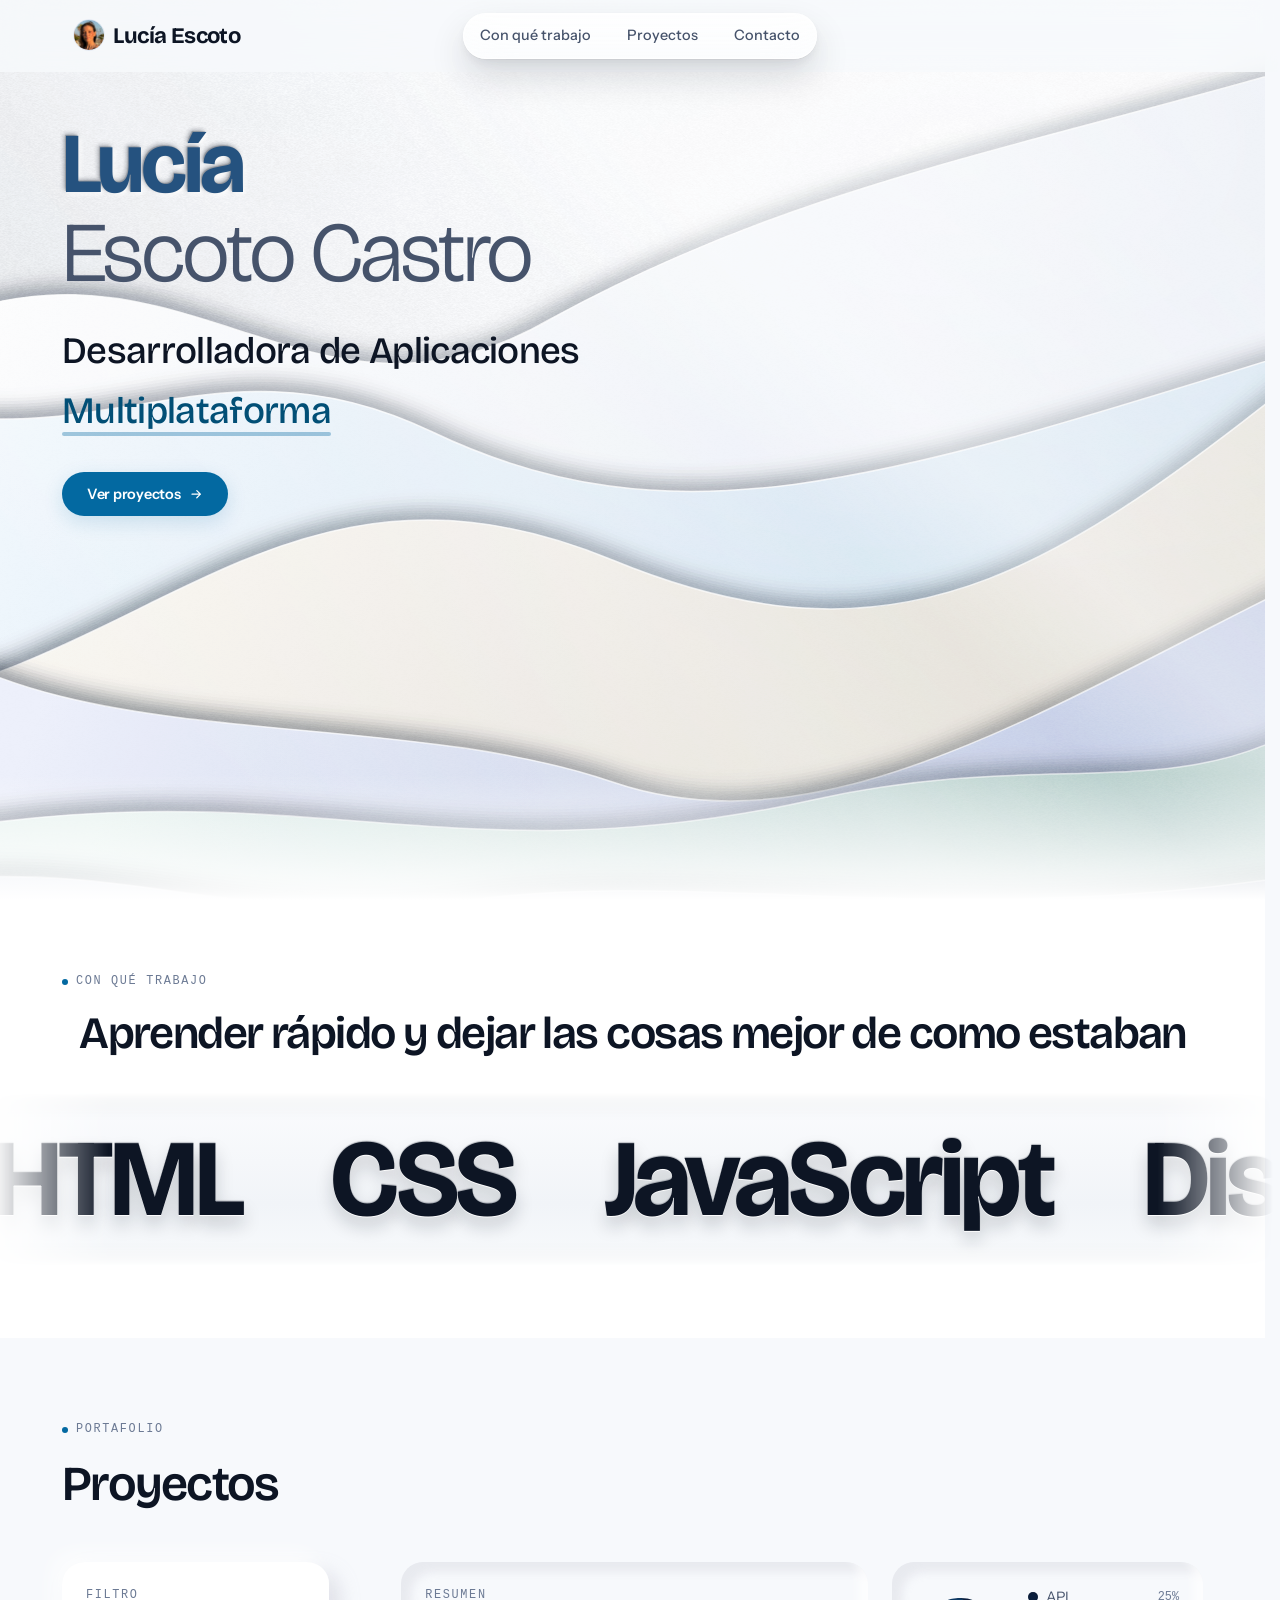
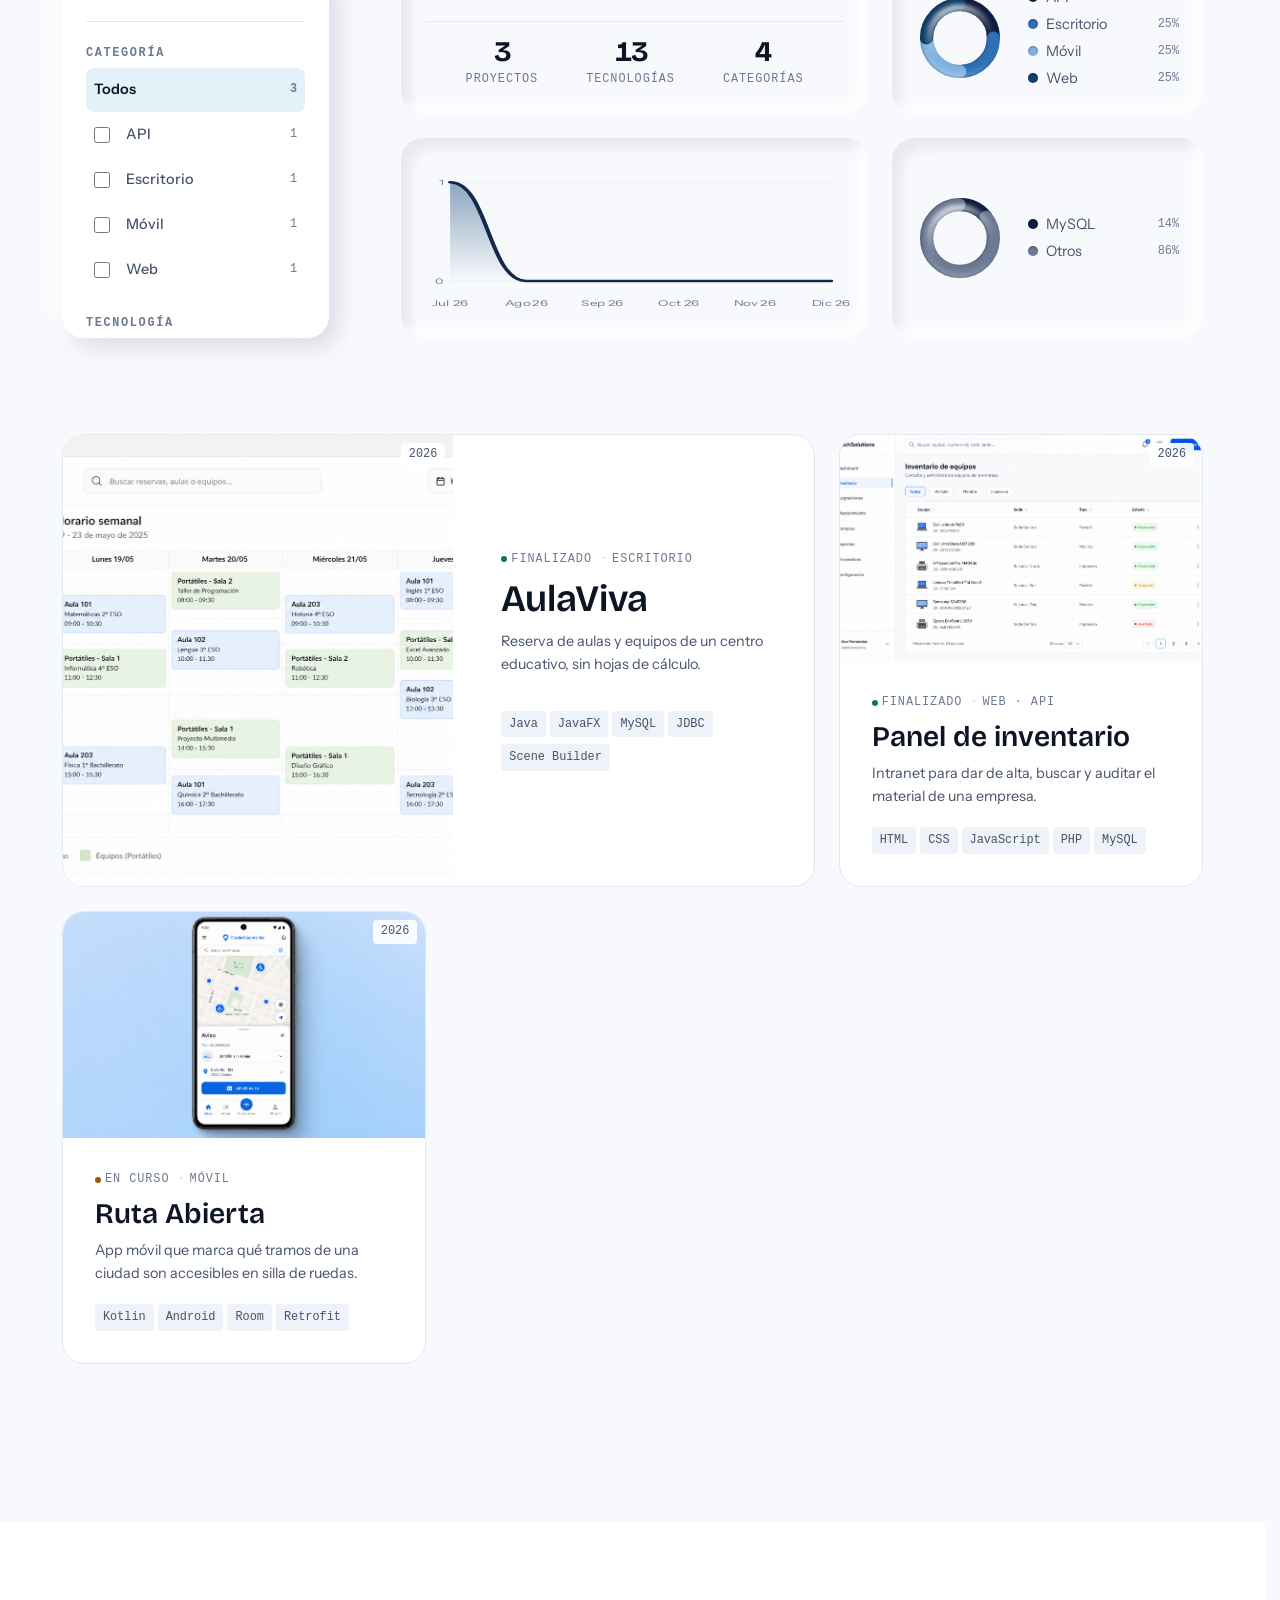
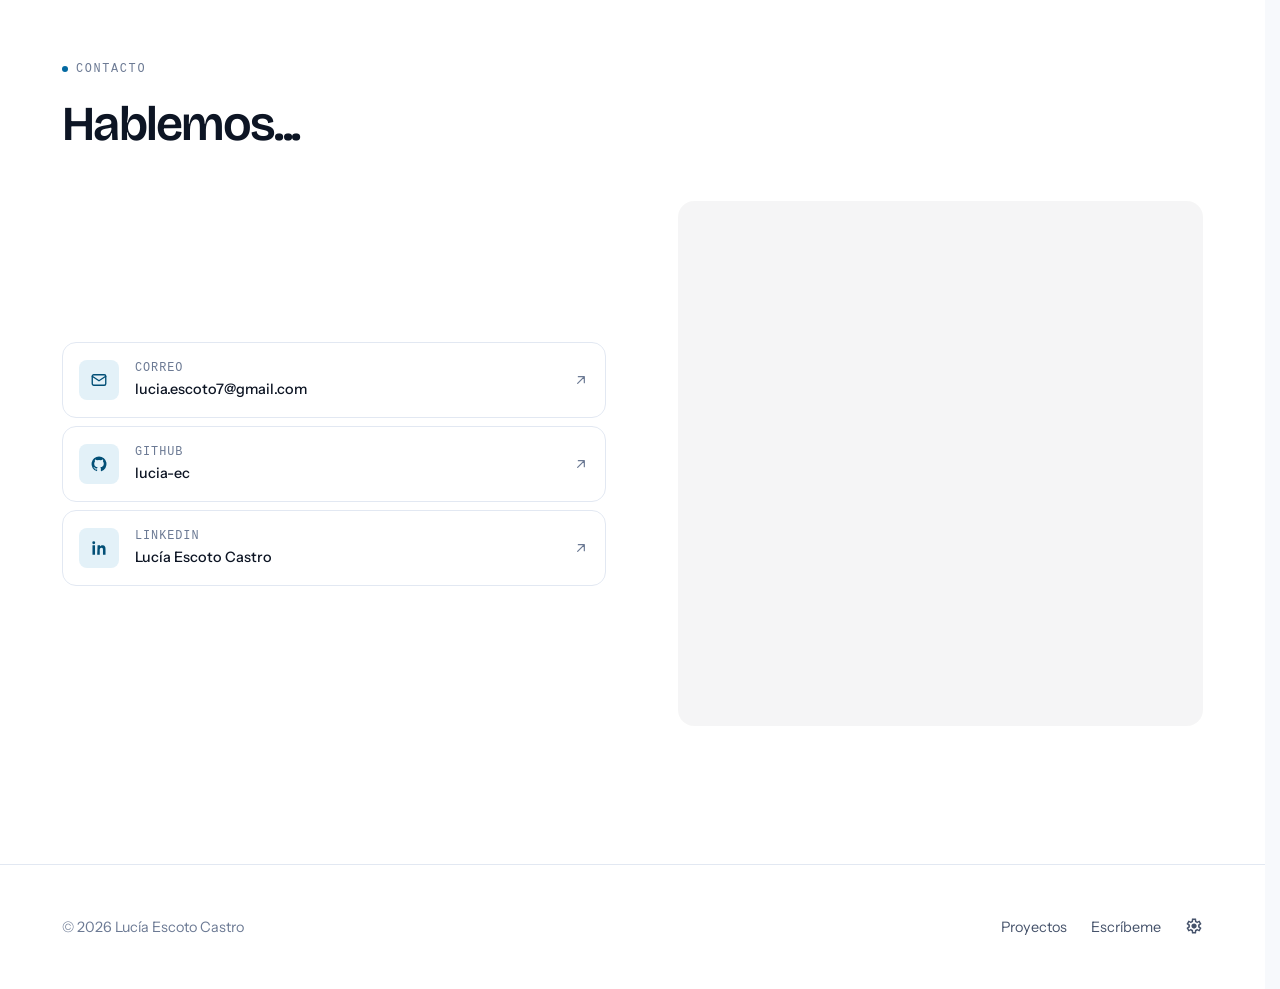
==== index.html @ 34456057 "Initial commit: estado actual del proyecto antes del gestor de proyectos" ====
<!doctype html>
<html lang="es"><head>
    <meta charset="UTF-8">
    <meta name="viewport" content="width=device-width, initial-scale=1">

    <!-- ==================================================================
         SEO y metadatos sociales
         REEMPLAZAR: cambia https://tu-dominio.com por tu URL real cuando
         publiques (canonical, og:url, og:image, twitter:image y el JSON-LD).
         ================================================================== -->
    <title>Lucía Escoto Castro · Desarrolladora de Aplicaciones Multiplataforma</title>
    <meta name="description" content="Portafolio de Lucía Escoto Castro, desarrolladora de aplicaciones multiplataforma. Proyectos de escritorio, web y móvil, formación en DAM y experiencia en prácticas.">
    <link rel="canonical" href="https://tu-dominio.com/">
    <meta name="author" content="Lucía Escoto Castro">
    <meta name="theme-color" content="#f7f9fc">

    <meta property="og:type" content="website">
    <meta property="og:locale" content="es_ES">
    <meta property="og:site_name" content="Lucía Escoto Castro">
    <meta property="og:title" content="Lucía Escoto Castro · Desarrolladora de Aplicaciones Multiplataforma">
    <meta property="og:description" content="Portafolio de proyectos de desarrollo de aplicaciones: escritorio, web y móvil.">
    <meta property="og:url" content="https://tu-dominio.com/">
    <meta property="og:image" content="https://tu-dominio.com/assets/img/og-image.png">
    <meta property="og:image:width" content="1200">
    <meta property="og:image:height" content="630">
    <meta property="og:image:alt" content="Lucía Escoto Castro, desarrolladora de aplicaciones multiplataforma">

    <meta name="twitter:card" content="summary_large_image">
    <meta name="twitter:title" content="Lucía Escoto Castro · Desarrolladora de Aplicaciones Multiplataforma">
    <meta name="twitter:description" content="Portafolio de proyectos de desarrollo de aplicaciones: escritorio, web y móvil.">
    <meta name="twitter:image" content="https://tu-dominio.com/assets/img/og-image.png">

    <!-- Favicon -->
    <link rel="icon" href="assets/icons/favicon.svg" type="image/svg+xml">
    <link rel="apple-touch-icon" href="assets/icons/favicon.svg">


    <!-- ==================================================================
         Tipografías: dos familias, con preconnect y display=swap.
         Bricolage Grotesque (titulares) + Instrument Sans (texto).
         La tercera "familia" es la mono del sistema: no descarga nada.
         ================================================================== -->
    <link rel="preconnect" href="https://fonts.googleapis.com">
    <link rel="preconnect" href="https://fonts.gstatic.com" crossorigin="">
    <link rel="stylesheet" href="https://fonts.googleapis.com/css2?family=Bricolage+Grotesque:opsz,wght@12..96,300..800&amp;family=Instrument+Sans:wght@400..700&amp;display=swap">

    <!-- ==================================================================
         Hojas de estilo. El orden importa: cada una depende de la anterior.
         ================================================================== -->
    <link rel="stylesheet" href="css/reset.css?v=64">
    <link rel="stylesheet" href="css/tokens.css?v=64">
    <link rel="stylesheet" href="css/base.css?v=64">
    <link rel="stylesheet" href="css/layout.css?v=64">
    <link rel="stylesheet" href="css/components.css?v=64">
    <link rel="stylesheet" href="css/sections.css?v=64">
    <link rel="stylesheet" href="css/animations.css?v=64">

    <!-- Datos estructurados para buscadores.
         REEMPLAZAR: url, sameAs y email con tus datos definitivos. -->
    <script type="application/ld+json">
      {
        "@context": "https://schema.org",
        "@type": "Person",
        "name": "Lucía Escoto Castro",
        "jobTitle": "Desarrolladora de Aplicaciones Multiplataforma",
        "description": "Desarrolladora de aplicaciones multiplataforma. Estudiante de DAM con experiencia en prácticas de desarrollo.",
        "url": "https://tu-dominio.com/",
        "email": "mailto:lucia.escoto7@gmail.com",
        "image": "https://tu-dominio.com/assets/img/perfil.webp",
        "knowsLanguage": ["es", "en"],
        "knowsAbout": [
          "HTML",
          "CSS",
          "JavaScript",
          "Java",
          "Kotlin",
          "SQL",
          "Desarrollo de aplicaciones multiplataforma"
        ],
        "sameAs": [
          "https://github.com/lucia-ec",
          "https://www.linkedin.com/in/USUARIO-LINKEDIN/"
        ]
      }
    </script>
  </head>

  <body>
    <!-- Salto al contenido: solo visible al tabular -->
    <a class="skip-link" href="#main">Saltar al contenido principal</a>

    <!-- ====================================================================
         HEADER FIJO
         ==================================================================== -->
    <header class="header" id="header">
      <div class="container header__inner">
        <a class="logo" href="#inicio" aria-label="Lucía Escoto Castro, inicio">
          <img class="logo__mark" src="assets/img/logo-avatar.jpg" alt="" width="32" height="32" aria-hidden="true">
          <span class="logo__text">Lucía Escoto</span>
        </a>

        <nav class="nav" id="primary-nav" aria-label="Navegación principal">
          <ul class="nav__list" role="list">
            <li><a class="nav__link" href="#sobre-mi">Con qué trabajo</a></li>
            <li><a class="nav__link" href="#proyectos">Proyectos</a></li>
            <li><a class="nav__link" href="#contacto">Contacto</a></li>
          </ul>
        </nav>

        <div class="header__actions">
          <!-- Menú hamburguesa (solo móvil y tablet) -->
          <button class="nav-toggle" id="nav-toggle" type="button" aria-expanded="false" aria-controls="primary-nav" aria-label="Abrir menú de navegación">
            <span class="nav-toggle__box" aria-hidden="true">
              <span class="nav-toggle__bar"></span>
              <span class="nav-toggle__bar"></span>
              <span class="nav-toggle__bar"></span>
            </span>
          </button>
        </div>
      </div>

      <!-- Barra de progreso de lectura -->
      <div class="progress" aria-hidden="true">
        <div class="progress__bar" id="progress-bar"></div>
      </div>
    </header>

    <!-- Velo del menú móvil -->
    <div class="nav-overlay" id="nav-overlay" aria-hidden="true"></div>

    <main id="main">
      <!-- ==================================================================
           1. HERO
           ================================================================== -->
      <section class="hero" id="inicio" aria-labelledby="hero-title">
        <!-- Ondas de fondo: la imagen original, a sangre por el lado derecho.
             Puro adorno (aria-hidden). Un velo semitransparente encima la
             atenúa hacia la izquierda para que el texto se lea bien. -->
        <div class="hero__video-bg" aria-hidden="true">
          <svg class="hero__waves" viewBox="0 0 1440 900" preserveAspectRatio="xMidYMax slice">
            <defs>
              <linearGradient id="w1" gradientUnits="userSpaceOnUse" x1="80" y1="180" x2="1000" y2="720">
                <stop offset="0" stop-color="#ffffff"></stop>
                <stop offset="1" stop-color="#e6ebf4"></stop>
              </linearGradient>
              <linearGradient id="w2" gradientUnits="userSpaceOnUse" x1="0" y1="300" x2="1080" y2="780">
                <stop offset="0" stop-color="#f7fbff"></stop>
                <stop offset="1" stop-color="#cadeee"></stop>
              </linearGradient>
              <linearGradient id="w3" gradientUnits="userSpaceOnUse" x1="160" y1="300" x2="1120" y2="860">
                <stop offset="0" stop-color="#fdfbf7"></stop>
                <stop offset="1" stop-color="#ded9cf"></stop>
              </linearGradient>
              <linearGradient id="w4" gradientUnits="userSpaceOnUse" x1="200" y1="520" x2="1180" y2="900">
                <stop offset="0" stop-color="#eef1fb"></stop>
                <stop offset="1" stop-color="#b4c0e0"></stop>
              </linearGradient>
              <linearGradient id="w5" gradientUnits="userSpaceOnUse" x1="240" y1="640" x2="1220" y2="940">
                <stop offset="0" stop-color="#e8f4f1"></stop>
                <stop offset="1" stop-color="#a3c1bd"></stop>
              </linearGradient>
              <linearGradient id="w6" gradientUnits="userSpaceOnUse" x1="280" y1="820" x2="1260" y2="980">
                <stop offset="0" stop-color="#dde3ef"></stop>
                <stop offset="1" stop-color="#8592ae"></stop>
              </linearGradient>
              <linearGradient id="ambient" gradientUnits="userSpaceOnUse" x1="1440" y1="120" x2="220" y2="940">
                <stop offset="0" stop-color="#ffffff" stop-opacity="0.6"></stop>
                <stop offset="0.55" stop-color="#ffffff" stop-opacity="0.12"></stop>
                <stop offset="1" stop-color="#0d1524" stop-opacity="0.07"></stop>
              </linearGradient>
              <linearGradient id="gloss" gradientUnits="userSpaceOnUse" x1="1180" y1="60" x2="420" y2="900">
                <stop offset="0" stop-color="#ffffff" stop-opacity="0"></stop>
                <stop offset="0.34" stop-color="#ffffff" stop-opacity="0.62"></stop>
                <stop offset="0.46" stop-color="#ffffff" stop-opacity="0.1"></stop>
                <stop offset="0.62" stop-color="#ffffff" stop-opacity="0.34"></stop>
                <stop offset="1" stop-color="#ffffff" stop-opacity="0"></stop>
              </linearGradient>
              <radialGradient id="specular" cx="0.72" cy="0.16" r="0.5">
                <stop offset="0" stop-color="#ffffff" stop-opacity="0.75"></stop>
                <stop offset="1" stop-color="#ffffff" stop-opacity="0"></stop>
              </radialGradient>
              <pattern id="grain-tile" width="128" height="128" patternUnits="userSpaceOnUse">
                <image href="assets/img/grain.png" width="128" height="128" preserveAspectRatio="none"></image>
              </pattern>
            </defs>

            <g class="hero__wave hero__wave--1">
              <g class="hero__wave-glow">
                <path class="hero__wave-edge" d="M-40,352 C260,178 380,470 640,318 C900,176 1130,146 1480,40" fill="none" stroke="#ff8c0a" stroke-opacity="0.0023" stroke-width="128" stroke-linecap="round" stroke-linejoin="round"></path>
                <path class="hero__wave-edge" d="M-40,352 C260,178 380,470 640,318 C900,176 1130,146 1480,40" fill="none" stroke="#ff8c0a" stroke-opacity="0.0041" stroke-width="115.8" stroke-linecap="round" stroke-linejoin="round"></path>
                <path class="hero__wave-edge" d="M-40,352 C260,178 380,470 640,318 C900,176 1130,146 1480,40" fill="none" stroke="#ff8c0a" stroke-opacity="0.0092" stroke-width="104.1" stroke-linecap="round" stroke-linejoin="round"></path>
                <path class="hero__wave-edge" d="M-40,352 C260,178 380,470 640,318 C900,176 1130,146 1480,40" fill="none" stroke="#ff8c0a" stroke-opacity="0.0183" stroke-width="92.8" stroke-linecap="round" stroke-linejoin="round"></path>
                <path class="hero__wave-edge" d="M-40,352 C260,178 380,470 640,318 C900,176 1130,146 1480,40" fill="none" stroke="#ff8c0a" stroke-opacity="0.032" stroke-width="82" stroke-linecap="round" stroke-linejoin="round"></path>
                <path class="hero__wave-edge" d="M-40,352 C260,178 380,470 640,318 C900,176 1130,146 1480,40" fill="none" stroke="#ff9814" stroke-opacity="0.0505" stroke-width="71.6" stroke-linecap="round" stroke-linejoin="round"></path>
                <path class="hero__wave-edge" d="M-40,352 C260,178 380,470 640,318 C900,176 1130,146 1480,40" fill="none" stroke="#ff9814" stroke-opacity="0.0724" stroke-width="61.8" stroke-linecap="round" stroke-linejoin="round"></path>
                <path class="hero__wave-edge" d="M-40,352 C260,178 380,470 640,318 C900,176 1130,146 1480,40" fill="none" stroke="#ff9814" stroke-opacity="0.0952" stroke-width="52.5" stroke-linecap="round" stroke-linejoin="round"></path>
                <path class="hero__wave-edge" d="M-40,352 C260,178 380,470 640,318 C900,176 1130,146 1480,40" fill="none" stroke="#ff9814" stroke-opacity="0.1153" stroke-width="43.7" stroke-linecap="round" stroke-linejoin="round"></path>
                <path class="hero__wave-edge" d="M-40,352 C260,178 380,470 640,318 C900,176 1130,146 1480,40" fill="none" stroke="#ff9814" stroke-opacity="0.1299" stroke-width="35.5" stroke-linecap="round" stroke-linejoin="round"></path>
                <path class="hero__wave-edge" d="M-40,352 C260,178 380,470 640,318 C900,176 1130,146 1480,40" fill="none" stroke="#ffb02c" stroke-opacity="0.1344" stroke-width="28" stroke-linecap="round" stroke-linejoin="round"></path>
                <path class="hero__wave-edge" d="M-40,352 C260,178 380,470 640,318 C900,176 1130,146 1480,40" fill="none" stroke="#ffb02c" stroke-opacity="0.1257" stroke-width="21.1" stroke-linecap="round" stroke-linejoin="round"></path>
                <path class="hero__wave-edge" d="M-40,352 C260,178 380,470 640,318 C900,176 1130,146 1480,40" fill="none" stroke="#ffb02c" stroke-opacity="0.1044" stroke-width="14.9" stroke-linecap="round" stroke-linejoin="round"></path>
                <path class="hero__wave-edge" d="M-40,352 C260,178 380,470 640,318 C900,176 1130,146 1480,40" fill="none" stroke="#ffb02c" stroke-opacity="0.073" stroke-width="9.6" stroke-linecap="round" stroke-linejoin="round"></path>
                <path class="hero__wave-edge" d="M-40,352 C260,178 380,470 640,318 C900,176 1130,146 1480,40" fill="none" stroke="#ffb02c" stroke-opacity="0.0406" stroke-width="5.1" stroke-linecap="round" stroke-linejoin="round"></path>
                <path class="hero__wave-edge" d="M-40,352 C260,178 380,470 640,318 C900,176 1130,146 1480,40" fill="none" stroke="#ffb02c" stroke-opacity="0.0151" stroke-width="1.7" stroke-linecap="round" stroke-linejoin="round"></path>
              </g>
              <g class="hero__wave-shade">
                <path class="hero__wave-edge" d="M-40,352 C260,178 380,470 640,318 C900,176 1130,146 1480,40" fill="none" stroke="#0d1524" stroke-opacity="0.0034" stroke-width="63.8" stroke-linecap="round" stroke-linejoin="round"></path>
                <path class="hero__wave-edge" d="M-40,352 C260,178 380,470 640,318 C900,176 1130,146 1480,40" fill="none" stroke="#0d1524" stroke-opacity="0.0078" stroke-width="56.3" stroke-linecap="round" stroke-linejoin="round"></path>
                <path class="hero__wave-edge" d="M-40,352 C260,178 380,470 640,318 C900,176 1130,146 1480,40" fill="none" stroke="#0d1524" stroke-opacity="0.0152" stroke-width="49.2" stroke-linecap="round" stroke-linejoin="round"></path>
                <path class="hero__wave-edge" d="M-40,352 C260,178 380,470 640,318 C900,176 1130,146 1480,40" fill="none" stroke="#0d1524" stroke-opacity="0.0256" stroke-width="42.5" stroke-linecap="round" stroke-linejoin="round"></path>
                <path class="hero__wave-edge" d="M-40,352 C260,178 380,470 640,318 C900,176 1130,146 1480,40" fill="none" stroke="#0d1524" stroke-opacity="0.0379" stroke-width="36.1" stroke-linecap="round" stroke-linejoin="round"></path>
                <path class="hero__wave-edge" d="M-40,352 C260,178 380,470 640,318 C900,176 1130,146 1480,40" fill="none" stroke="#0d1524" stroke-opacity="0.0495" stroke-width="30.1" stroke-linecap="round" stroke-linejoin="round"></path>
                <path class="hero__wave-edge" d="M-40,352 C260,178 380,470 640,318 C900,176 1130,146 1480,40" fill="none" stroke="#0d1524" stroke-opacity="0.0574" stroke-width="24.4" stroke-linecap="round" stroke-linejoin="round"></path>
                <path class="hero__wave-edge" d="M-40,352 C260,178 380,470 640,318 C900,176 1130,146 1480,40" fill="none" stroke="#0d1524" stroke-opacity="0.0594" stroke-width="19.2" stroke-linecap="round" stroke-linejoin="round"></path>
                <path class="hero__wave-edge" d="M-40,352 C260,178 380,470 640,318 C900,176 1130,146 1480,40" fill="none" stroke="#0d1524" stroke-opacity="0.0543" stroke-width="14.5" stroke-linecap="round" stroke-linejoin="round"></path>
                <path class="hero__wave-edge" d="M-40,352 C260,178 380,470 640,318 C900,176 1130,146 1480,40" fill="none" stroke="#0d1524" stroke-opacity="0.0432" stroke-width="10.3" stroke-linecap="round" stroke-linejoin="round"></path>
                <path class="hero__wave-edge" d="M-40,352 C260,178 380,470 640,318 C900,176 1130,146 1480,40" fill="none" stroke="#0d1524" stroke-opacity="0.029" stroke-width="6.6" stroke-linecap="round" stroke-linejoin="round"></path>
                <path class="hero__wave-edge" d="M-40,352 C260,178 380,470 640,318 C900,176 1130,146 1480,40" fill="none" stroke="#0d1524" stroke-opacity="0.0157" stroke-width="3.5" stroke-linecap="round" stroke-linejoin="round"></path>
                <path class="hero__wave-edge" d="M-40,352 C260,178 380,470 640,318 C900,176 1130,146 1480,40" fill="none" stroke="#0d1524" stroke-opacity="0.0057" stroke-width="1.2" stroke-linecap="round" stroke-linejoin="round"></path>
              </g>
              <path class="hero__wave-shape" fill="url(#w1)" stroke="rgb(255 255 255 / 0.8)" stroke-width="1.5" d="M-40,352 C260,178 380,470 640,318 C900,176 1130,146 1480,40 L1480,940 L-40,940 Z"></path>
            </g>
            <g class="hero__wave hero__wave--2">
              <g class="hero__wave-glow">
                <path class="hero__wave-edge" d="M-40,398 C180,470 300,326 520,432 C780,556 1000,470 1480,322" fill="none" stroke="#ff8c0a" stroke-opacity="0.0023" stroke-width="128" stroke-linecap="round" stroke-linejoin="round"></path>
                <path class="hero__wave-edge" d="M-40,398 C180,470 300,326 520,432 C780,556 1000,470 1480,322" fill="none" stroke="#ff8c0a" stroke-opacity="0.0041" stroke-width="115.8" stroke-linecap="round" stroke-linejoin="round"></path>
                <path class="hero__wave-edge" d="M-40,398 C180,470 300,326 520,432 C780,556 1000,470 1480,322" fill="none" stroke="#ff8c0a" stroke-opacity="0.0092" stroke-width="104.1" stroke-linecap="round" stroke-linejoin="round"></path>
                <path class="hero__wave-edge" d="M-40,398 C180,470 300,326 520,432 C780,556 1000,470 1480,322" fill="none" stroke="#ff8c0a" stroke-opacity="0.0183" stroke-width="92.8" stroke-linecap="round" stroke-linejoin="round"></path>
                <path class="hero__wave-edge" d="M-40,398 C180,470 300,326 520,432 C780,556 1000,470 1480,322" fill="none" stroke="#ff8c0a" stroke-opacity="0.032" stroke-width="82" stroke-linecap="round" stroke-linejoin="round"></path>
                <path class="hero__wave-edge" d="M-40,398 C180,470 300,326 520,432 C780,556 1000,470 1480,322" fill="none" stroke="#ff9814" stroke-opacity="0.0505" stroke-width="71.6" stroke-linecap="round" stroke-linejoin="round"></path>
                <path class="hero__wave-edge" d="M-40,398 C180,470 300,326 520,432 C780,556 1000,470 1480,322" fill="none" stroke="#ff9814" stroke-opacity="0.0724" stroke-width="61.8" stroke-linecap="round" stroke-linejoin="round"></path>
                <path class="hero__wave-edge" d="M-40,398 C180,470 300,326 520,432 C780,556 1000,470 1480,322" fill="none" stroke="#ff9814" stroke-opacity="0.0952" stroke-width="52.5" stroke-linecap="round" stroke-linejoin="round"></path>
                <path class="hero__wave-edge" d="M-40,398 C180,470 300,326 520,432 C780,556 1000,470 1480,322" fill="none" stroke="#ff9814" stroke-opacity="0.1153" stroke-width="43.7" stroke-linecap="round" stroke-linejoin="round"></path>
                <path class="hero__wave-edge" d="M-40,398 C180,470 300,326 520,432 C780,556 1000,470 1480,322" fill="none" stroke="#ff9814" stroke-opacity="0.1299" stroke-width="35.5" stroke-linecap="round" stroke-linejoin="round"></path>
                <path class="hero__wave-edge" d="M-40,398 C180,470 300,326 520,432 C780,556 1000,470 1480,322" fill="none" stroke="#ffb02c" stroke-opacity="0.1344" stroke-width="28" stroke-linecap="round" stroke-linejoin="round"></path>
                <path class="hero__wave-edge" d="M-40,398 C180,470 300,326 520,432 C780,556 1000,470 1480,322" fill="none" stroke="#ffb02c" stroke-opacity="0.1257" stroke-width="21.1" stroke-linecap="round" stroke-linejoin="round"></path>
                <path class="hero__wave-edge" d="M-40,398 C180,470 300,326 520,432 C780,556 1000,470 1480,322" fill="none" stroke="#ffb02c" stroke-opacity="0.1044" stroke-width="14.9" stroke-linecap="round" stroke-linejoin="round"></path>
                <path class="hero__wave-edge" d="M-40,398 C180,470 300,326 520,432 C780,556 1000,470 1480,322" fill="none" stroke="#ffb02c" stroke-opacity="0.073" stroke-width="9.6" stroke-linecap="round" stroke-linejoin="round"></path>
                <path class="hero__wave-edge" d="M-40,398 C180,470 300,326 520,432 C780,556 1000,470 1480,322" fill="none" stroke="#ffb02c" stroke-opacity="0.0406" stroke-width="5.1" stroke-linecap="round" stroke-linejoin="round"></path>
                <path class="hero__wave-edge" d="M-40,398 C180,470 300,326 520,432 C780,556 1000,470 1480,322" fill="none" stroke="#ffb02c" stroke-opacity="0.0151" stroke-width="1.7" stroke-linecap="round" stroke-linejoin="round"></path>
              </g>
              <g class="hero__wave-shade">
                <path class="hero__wave-edge" d="M-40,398 C180,470 300,326 520,432 C780,556 1000,470 1480,322" fill="none" stroke="#0d1524" stroke-opacity="0.0034" stroke-width="63.8" stroke-linecap="round" stroke-linejoin="round"></path>
                <path class="hero__wave-edge" d="M-40,398 C180,470 300,326 520,432 C780,556 1000,470 1480,322" fill="none" stroke="#0d1524" stroke-opacity="0.0078" stroke-width="56.3" stroke-linecap="round" stroke-linejoin="round"></path>
                <path class="hero__wave-edge" d="M-40,398 C180,470 300,326 520,432 C780,556 1000,470 1480,322" fill="none" stroke="#0d1524" stroke-opacity="0.0152" stroke-width="49.2" stroke-linecap="round" stroke-linejoin="round"></path>
                <path class="hero__wave-edge" d="M-40,398 C180,470 300,326 520,432 C780,556 1000,470 1480,322" fill="none" stroke="#0d1524" stroke-opacity="0.0256" stroke-width="42.5" stroke-linecap="round" stroke-linejoin="round"></path>
                <path class="hero__wave-edge" d="M-40,398 C180,470 300,326 520,432 C780,556 1000,470 1480,322" fill="none" stroke="#0d1524" stroke-opacity="0.0379" stroke-width="36.1" stroke-linecap="round" stroke-linejoin="round"></path>
                <path class="hero__wave-edge" d="M-40,398 C180,470 300,326 520,432 C780,556 1000,470 1480,322" fill="none" stroke="#0d1524" stroke-opacity="0.0495" stroke-width="30.1" stroke-linecap="round" stroke-linejoin="round"></path>
                <path class="hero__wave-edge" d="M-40,398 C180,470 300,326 520,432 C780,556 1000,470 1480,322" fill="none" stroke="#0d1524" stroke-opacity="0.0574" stroke-width="24.4" stroke-linecap="round" stroke-linejoin="round"></path>
                <path class="hero__wave-edge" d="M-40,398 C180,470 300,326 520,432 C780,556 1000,470 1480,322" fill="none" stroke="#0d1524" stroke-opacity="0.0594" stroke-width="19.2" stroke-linecap="round" stroke-linejoin="round"></path>
                <path class="hero__wave-edge" d="M-40,398 C180,470 300,326 520,432 C780,556 1000,470 1480,322" fill="none" stroke="#0d1524" stroke-opacity="0.0543" stroke-width="14.5" stroke-linecap="round" stroke-linejoin="round"></path>
                <path class="hero__wave-edge" d="M-40,398 C180,470 300,326 520,432 C780,556 1000,470 1480,322" fill="none" stroke="#0d1524" stroke-opacity="0.0432" stroke-width="10.3" stroke-linecap="round" stroke-linejoin="round"></path>
                <path class="hero__wave-edge" d="M-40,398 C180,470 300,326 520,432 C780,556 1000,470 1480,322" fill="none" stroke="#0d1524" stroke-opacity="0.029" stroke-width="6.6" stroke-linecap="round" stroke-linejoin="round"></path>
                <path class="hero__wave-edge" d="M-40,398 C180,470 300,326 520,432 C780,556 1000,470 1480,322" fill="none" stroke="#0d1524" stroke-opacity="0.0157" stroke-width="3.5" stroke-linecap="round" stroke-linejoin="round"></path>
                <path class="hero__wave-edge" d="M-40,398 C180,470 300,326 520,432 C780,556 1000,470 1480,322" fill="none" stroke="#0d1524" stroke-opacity="0.0057" stroke-width="1.2" stroke-linecap="round" stroke-linejoin="round"></path>
              </g>
              <path class="hero__wave-shape" fill="url(#w2)" stroke="rgb(255 255 255 / 0.8)" stroke-width="1.5" d="M-40,398 C180,470 300,326 520,432 C780,556 1000,470 1480,322 L1480,940 L-40,940 Z"></path>
            </g>
            <g class="hero__wave hero__wave--3">
              <g class="hero__wave-glow">
                <path class="hero__wave-edge" d="M-40,706 C240,662 380,428 700,560 C1020,692 1180,540 1480,304" fill="none" stroke="#ff8c0a" stroke-opacity="0.0023" stroke-width="128" stroke-linecap="round" stroke-linejoin="round"></path>
                <path class="hero__wave-edge" d="M-40,706 C240,662 380,428 700,560 C1020,692 1180,540 1480,304" fill="none" stroke="#ff8c0a" stroke-opacity="0.0041" stroke-width="115.8" stroke-linecap="round" stroke-linejoin="round"></path>
                <path class="hero__wave-edge" d="M-40,706 C240,662 380,428 700,560 C1020,692 1180,540 1480,304" fill="none" stroke="#ff8c0a" stroke-opacity="0.0092" stroke-width="104.1" stroke-linecap="round" stroke-linejoin="round"></path>
                <path class="hero__wave-edge" d="M-40,706 C240,662 380,428 700,560 C1020,692 1180,540 1480,304" fill="none" stroke="#ff8c0a" stroke-opacity="0.0183" stroke-width="92.8" stroke-linecap="round" stroke-linejoin="round"></path>
                <path class="hero__wave-edge" d="M-40,706 C240,662 380,428 700,560 C1020,692 1180,540 1480,304" fill="none" stroke="#ff8c0a" stroke-opacity="0.032" stroke-width="82" stroke-linecap="round" stroke-linejoin="round"></path>
                <path class="hero__wave-edge" d="M-40,706 C240,662 380,428 700,560 C1020,692 1180,540 1480,304" fill="none" stroke="#ff9814" stroke-opacity="0.0505" stroke-width="71.6" stroke-linecap="round" stroke-linejoin="round"></path>
                <path class="hero__wave-edge" d="M-40,706 C240,662 380,428 700,560 C1020,692 1180,540 1480,304" fill="none" stroke="#ff9814" stroke-opacity="0.0724" stroke-width="61.8" stroke-linecap="round" stroke-linejoin="round"></path>
                <path class="hero__wave-edge" d="M-40,706 C240,662 380,428 700,560 C1020,692 1180,540 1480,304" fill="none" stroke="#ff9814" stroke-opacity="0.0952" stroke-width="52.5" stroke-linecap="round" stroke-linejoin="round"></path>
                <path class="hero__wave-edge" d="M-40,706 C240,662 380,428 700,560 C1020,692 1180,540 1480,304" fill="none" stroke="#ff9814" stroke-opacity="0.1153" stroke-width="43.7" stroke-linecap="round" stroke-linejoin="round"></path>
                <path class="hero__wave-edge" d="M-40,706 C240,662 380,428 700,560 C1020,692 1180,540 1480,304" fill="none" stroke="#ff9814" stroke-opacity="0.1299" stroke-width="35.5" stroke-linecap="round" stroke-linejoin="round"></path>
                <path class="hero__wave-edge" d="M-40,706 C240,662 380,428 700,560 C1020,692 1180,540 1480,304" fill="none" stroke="#ffb02c" stroke-opacity="0.1344" stroke-width="28" stroke-linecap="round" stroke-linejoin="round"></path>
                <path class="hero__wave-edge" d="M-40,706 C240,662 380,428 700,560 C1020,692 1180,540 1480,304" fill="none" stroke="#ffb02c" stroke-opacity="0.1257" stroke-width="21.1" stroke-linecap="round" stroke-linejoin="round"></path>
                <path class="hero__wave-edge" d="M-40,706 C240,662 380,428 700,560 C1020,692 1180,540 1480,304" fill="none" stroke="#ffb02c" stroke-opacity="0.1044" stroke-width="14.9" stroke-linecap="round" stroke-linejoin="round"></path>
                <path class="hero__wave-edge" d="M-40,706 C240,662 380,428 700,560 C1020,692 1180,540 1480,304" fill="none" stroke="#ffb02c" stroke-opacity="0.073" stroke-width="9.6" stroke-linecap="round" stroke-linejoin="round"></path>
                <path class="hero__wave-edge" d="M-40,706 C240,662 380,428 700,560 C1020,692 1180,540 1480,304" fill="none" stroke="#ffb02c" stroke-opacity="0.0406" stroke-width="5.1" stroke-linecap="round" stroke-linejoin="round"></path>
                <path class="hero__wave-edge" d="M-40,706 C240,662 380,428 700,560 C1020,692 1180,540 1480,304" fill="none" stroke="#ffb02c" stroke-opacity="0.0151" stroke-width="1.7" stroke-linecap="round" stroke-linejoin="round"></path>
              </g>
              <g class="hero__wave-shade">
                <path class="hero__wave-edge" d="M-40,706 C240,662 380,428 700,560 C1020,692 1180,540 1480,304" fill="none" stroke="#0d1524" stroke-opacity="0.0034" stroke-width="63.8" stroke-linecap="round" stroke-linejoin="round"></path>
                <path class="hero__wave-edge" d="M-40,706 C240,662 380,428 700,560 C1020,692 1180,540 1480,304" fill="none" stroke="#0d1524" stroke-opacity="0.0078" stroke-width="56.3" stroke-linecap="round" stroke-linejoin="round"></path>
                <path class="hero__wave-edge" d="M-40,706 C240,662 380,428 700,560 C1020,692 1180,540 1480,304" fill="none" stroke="#0d1524" stroke-opacity="0.0152" stroke-width="49.2" stroke-linecap="round" stroke-linejoin="round"></path>
                <path class="hero__wave-edge" d="M-40,706 C240,662 380,428 700,560 C1020,692 1180,540 1480,304" fill="none" stroke="#0d1524" stroke-opacity="0.0256" stroke-width="42.5" stroke-linecap="round" stroke-linejoin="round"></path>
                <path class="hero__wave-edge" d="M-40,706 C240,662 380,428 700,560 C1020,692 1180,540 1480,304" fill="none" stroke="#0d1524" stroke-opacity="0.0379" stroke-width="36.1" stroke-linecap="round" stroke-linejoin="round"></path>
                <path class="hero__wave-edge" d="M-40,706 C240,662 380,428 700,560 C1020,692 1180,540 1480,304" fill="none" stroke="#0d1524" stroke-opacity="0.0495" stroke-width="30.1" stroke-linecap="round" stroke-linejoin="round"></path>
                <path class="hero__wave-edge" d="M-40,706 C240,662 380,428 700,560 C1020,692 1180,540 1480,304" fill="none" stroke="#0d1524" stroke-opacity="0.0574" stroke-width="24.4" stroke-linecap="round" stroke-linejoin="round"></path>
                <path class="hero__wave-edge" d="M-40,706 C240,662 380,428 700,560 C1020,692 1180,540 1480,304" fill="none" stroke="#0d1524" stroke-opacity="0.0594" stroke-width="19.2" stroke-linecap="round" stroke-linejoin="round"></path>
                <path class="hero__wave-edge" d="M-40,706 C240,662 380,428 700,560 C1020,692 1180,540 1480,304" fill="none" stroke="#0d1524" stroke-opacity="0.0543" stroke-width="14.5" stroke-linecap="round" stroke-linejoin="round"></path>
                <path class="hero__wave-edge" d="M-40,706 C240,662 380,428 700,560 C1020,692 1180,540 1480,304" fill="none" stroke="#0d1524" stroke-opacity="0.0432" stroke-width="10.3" stroke-linecap="round" stroke-linejoin="round"></path>
                <path class="hero__wave-edge" d="M-40,706 C240,662 380,428 700,560 C1020,692 1180,540 1480,304" fill="none" stroke="#0d1524" stroke-opacity="0.029" stroke-width="6.6" stroke-linecap="round" stroke-linejoin="round"></path>
                <path class="hero__wave-edge" d="M-40,706 C240,662 380,428 700,560 C1020,692 1180,540 1480,304" fill="none" stroke="#0d1524" stroke-opacity="0.0157" stroke-width="3.5" stroke-linecap="round" stroke-linejoin="round"></path>
                <path class="hero__wave-edge" d="M-40,706 C240,662 380,428 700,560 C1020,692 1180,540 1480,304" fill="none" stroke="#0d1524" stroke-opacity="0.0057" stroke-width="1.2" stroke-linecap="round" stroke-linejoin="round"></path>
              </g>
              <path class="hero__wave-shape" fill="url(#w3)" stroke="rgb(255 255 255 / 0.75)" stroke-width="1.5" d="M-40,706 C240,662 380,428 700,560 C1020,692 1180,540 1480,304 L1480,940 L-40,940 Z"></path>
            </g>
            <g class="hero__wave hero__wave--4">
              <g class="hero__wave-glow">
                <path class="hero__wave-edge" d="M-40,598 C120,764 460,700 700,782 C940,864 1200,660 1480,540" fill="none" stroke="#ff8c0a" stroke-opacity="0.0023" stroke-width="128" stroke-linecap="round" stroke-linejoin="round"></path>
                <path class="hero__wave-edge" d="M-40,598 C120,764 460,700 700,782 C940,864 1200,660 1480,540" fill="none" stroke="#ff8c0a" stroke-opacity="0.0041" stroke-width="115.8" stroke-linecap="round" stroke-linejoin="round"></path>
                <path class="hero__wave-edge" d="M-40,598 C120,764 460,700 700,782 C940,864 1200,660 1480,540" fill="none" stroke="#ff8c0a" stroke-opacity="0.0092" stroke-width="104.1" stroke-linecap="round" stroke-linejoin="round"></path>
                <path class="hero__wave-edge" d="M-40,598 C120,764 460,700 700,782 C940,864 1200,660 1480,540" fill="none" stroke="#ff8c0a" stroke-opacity="0.0183" stroke-width="92.8" stroke-linecap="round" stroke-linejoin="round"></path>
                <path class="hero__wave-edge" d="M-40,598 C120,764 460,700 700,782 C940,864 1200,660 1480,540" fill="none" stroke="#ff8c0a" stroke-opacity="0.032" stroke-width="82" stroke-linecap="round" stroke-linejoin="round"></path>
                <path class="hero__wave-edge" d="M-40,598 C120,764 460,700 700,782 C940,864 1200,660 1480,540" fill="none" stroke="#ff9814" stroke-opacity="0.0505" stroke-width="71.6" stroke-linecap="round" stroke-linejoin="round"></path>
                <path class="hero__wave-edge" d="M-40,598 C120,764 460,700 700,782 C940,864 1200,660 1480,540" fill="none" stroke="#ff9814" stroke-opacity="0.0724" stroke-width="61.8" stroke-linecap="round" stroke-linejoin="round"></path>
                <path class="hero__wave-edge" d="M-40,598 C120,764 460,700 700,782 C940,864 1200,660 1480,540" fill="none" stroke="#ff9814" stroke-opacity="0.0952" stroke-width="52.5" stroke-linecap="round" stroke-linejoin="round"></path>
                <path class="hero__wave-edge" d="M-40,598 C120,764 460,700 700,782 C940,864 1200,660 1480,540" fill="none" stroke="#ff9814" stroke-opacity="0.1153" stroke-width="43.7" stroke-linecap="round" stroke-linejoin="round"></path>
                <path class="hero__wave-edge" d="M-40,598 C120,764 460,700 700,782 C940,864 1200,660 1480,540" fill="none" stroke="#ff9814" stroke-opacity="0.1299" stroke-width="35.5" stroke-linecap="round" stroke-linejoin="round"></path>
                <path class="hero__wave-edge" d="M-40,598 C120,764 460,700 700,782 C940,864 1200,660 1480,540" fill="none" stroke="#ffb02c" stroke-opacity="0.1344" stroke-width="28" stroke-linecap="round" stroke-linejoin="round"></path>
                <path class="hero__wave-edge" d="M-40,598 C120,764 460,700 700,782 C940,864 1200,660 1480,540" fill="none" stroke="#ffb02c" stroke-opacity="0.1257" stroke-width="21.1" stroke-linecap="round" stroke-linejoin="round"></path>
                <path class="hero__wave-edge" d="M-40,598 C120,764 460,700 700,782 C940,864 1200,660 1480,540" fill="none" stroke="#ffb02c" stroke-opacity="0.1044" stroke-width="14.9" stroke-linecap="round" stroke-linejoin="round"></path>
                <path class="hero__wave-edge" d="M-40,598 C120,764 460,700 700,782 C940,864 1200,660 1480,540" fill="none" stroke="#ffb02c" stroke-opacity="0.073" stroke-width="9.6" stroke-linecap="round" stroke-linejoin="round"></path>
                <path class="hero__wave-edge" d="M-40,598 C120,764 460,700 700,782 C940,864 1200,660 1480,540" fill="none" stroke="#ffb02c" stroke-opacity="0.0406" stroke-width="5.1" stroke-linecap="round" stroke-linejoin="round"></path>
                <path class="hero__wave-edge" d="M-40,598 C120,764 460,700 700,782 C940,864 1200,660 1480,540" fill="none" stroke="#ffb02c" stroke-opacity="0.0151" stroke-width="1.7" stroke-linecap="round" stroke-linejoin="round"></path>
              </g>
              <g class="hero__wave-shade">
                <path class="hero__wave-edge" d="M-40,598 C120,764 460,700 700,782 C940,864 1200,660 1480,540" fill="none" stroke="#0d1524" stroke-opacity="0.0034" stroke-width="63.8" stroke-linecap="round" stroke-linejoin="round"></path>
                <path class="hero__wave-edge" d="M-40,598 C120,764 460,700 700,782 C940,864 1200,660 1480,540" fill="none" stroke="#0d1524" stroke-opacity="0.0078" stroke-width="56.3" stroke-linecap="round" stroke-linejoin="round"></path>
                <path class="hero__wave-edge" d="M-40,598 C120,764 460,700 700,782 C940,864 1200,660 1480,540" fill="none" stroke="#0d1524" stroke-opacity="0.0152" stroke-width="49.2" stroke-linecap="round" stroke-linejoin="round"></path>
                <path class="hero__wave-edge" d="M-40,598 C120,764 460,700 700,782 C940,864 1200,660 1480,540" fill="none" stroke="#0d1524" stroke-opacity="0.0256" stroke-width="42.5" stroke-linecap="round" stroke-linejoin="round"></path>
                <path class="hero__wave-edge" d="M-40,598 C120,764 460,700 700,782 C940,864 1200,660 1480,540" fill="none" stroke="#0d1524" stroke-opacity="0.0379" stroke-width="36.1" stroke-linecap="round" stroke-linejoin="round"></path>
                <path class="hero__wave-edge" d="M-40,598 C120,764 460,700 700,782 C940,864 1200,660 1480,540" fill="none" stroke="#0d1524" stroke-opacity="0.0495" stroke-width="30.1" stroke-linecap="round" stroke-linejoin="round"></path>
                <path class="hero__wave-edge" d="M-40,598 C120,764 460,700 700,782 C940,864 1200,660 1480,540" fill="none" stroke="#0d1524" stroke-opacity="0.0574" stroke-width="24.4" stroke-linecap="round" stroke-linejoin="round"></path>
                <path class="hero__wave-edge" d="M-40,598 C120,764 460,700 700,782 C940,864 1200,660 1480,540" fill="none" stroke="#0d1524" stroke-opacity="0.0594" stroke-width="19.2" stroke-linecap="round" stroke-linejoin="round"></path>
                <path class="hero__wave-edge" d="M-40,598 C120,764 460,700 700,782 C940,864 1200,660 1480,540" fill="none" stroke="#0d1524" stroke-opacity="0.0543" stroke-width="14.5" stroke-linecap="round" stroke-linejoin="round"></path>
                <path class="hero__wave-edge" d="M-40,598 C120,764 460,700 700,782 C940,864 1200,660 1480,540" fill="none" stroke="#0d1524" stroke-opacity="0.0432" stroke-width="10.3" stroke-linecap="round" stroke-linejoin="round"></path>
                <path class="hero__wave-edge" d="M-40,598 C120,764 460,700 700,782 C940,864 1200,660 1480,540" fill="none" stroke="#0d1524" stroke-opacity="0.029" stroke-width="6.6" stroke-linecap="round" stroke-linejoin="round"></path>
                <path class="hero__wave-edge" d="M-40,598 C120,764 460,700 700,782 C940,864 1200,660 1480,540" fill="none" stroke="#0d1524" stroke-opacity="0.0157" stroke-width="3.5" stroke-linecap="round" stroke-linejoin="round"></path>
                <path class="hero__wave-edge" d="M-40,598 C120,764 460,700 700,782 C940,864 1200,660 1480,540" fill="none" stroke="#0d1524" stroke-opacity="0.0057" stroke-width="1.2" stroke-linecap="round" stroke-linejoin="round"></path>
              </g>
              <path class="hero__wave-shape" fill="url(#w4)" stroke="rgb(255 255 255 / 0.7)" stroke-width="1.5" d="M-40,598 C120,764 460,700 700,782 C940,864 1200,660 1480,540 L1480,940 L-40,940 Z"></path>
            </g>
            <g class="hero__wave hero__wave--5">
              <g class="hero__wave-glow">
                <path class="hero__wave-edge" d="M-40,842 C380,758 520,884 900,800 C1180,738 1300,832 1480,658" fill="none" stroke="#ff8c0a" stroke-opacity="0.0023" stroke-width="128" stroke-linecap="round" stroke-linejoin="round"></path>
                <path class="hero__wave-edge" d="M-40,842 C380,758 520,884 900,800 C1180,738 1300,832 1480,658" fill="none" stroke="#ff8c0a" stroke-opacity="0.0041" stroke-width="115.8" stroke-linecap="round" stroke-linejoin="round"></path>
                <path class="hero__wave-edge" d="M-40,842 C380,758 520,884 900,800 C1180,738 1300,832 1480,658" fill="none" stroke="#ff8c0a" stroke-opacity="0.0092" stroke-width="104.1" stroke-linecap="round" stroke-linejoin="round"></path>
                <path class="hero__wave-edge" d="M-40,842 C380,758 520,884 900,800 C1180,738 1300,832 1480,658" fill="none" stroke="#ff8c0a" stroke-opacity="0.0183" stroke-width="92.8" stroke-linecap="round" stroke-linejoin="round"></path>
                <path class="hero__wave-edge" d="M-40,842 C380,758 520,884 900,800 C1180,738 1300,832 1480,658" fill="none" stroke="#ff8c0a" stroke-opacity="0.032" stroke-width="82" stroke-linecap="round" stroke-linejoin="round"></path>
                <path class="hero__wave-edge" d="M-40,842 C380,758 520,884 900,800 C1180,738 1300,832 1480,658" fill="none" stroke="#ff9814" stroke-opacity="0.0505" stroke-width="71.6" stroke-linecap="round" stroke-linejoin="round"></path>
                <path class="hero__wave-edge" d="M-40,842 C380,758 520,884 900,800 C1180,738 1300,832 1480,658" fill="none" stroke="#ff9814" stroke-opacity="0.0724" stroke-width="61.8" stroke-linecap="round" stroke-linejoin="round"></path>
                <path class="hero__wave-edge" d="M-40,842 C380,758 520,884 900,800 C1180,738 1300,832 1480,658" fill="none" stroke="#ff9814" stroke-opacity="0.0952" stroke-width="52.5" stroke-linecap="round" stroke-linejoin="round"></path>
                <path class="hero__wave-edge" d="M-40,842 C380,758 520,884 900,800 C1180,738 1300,832 1480,658" fill="none" stroke="#ff9814" stroke-opacity="0.1153" stroke-width="43.7" stroke-linecap="round" stroke-linejoin="round"></path>
                <path class="hero__wave-edge" d="M-40,842 C380,758 520,884 900,800 C1180,738 1300,832 1480,658" fill="none" stroke="#ff9814" stroke-opacity="0.1299" stroke-width="35.5" stroke-linecap="round" stroke-linejoin="round"></path>
                <path class="hero__wave-edge" d="M-40,842 C380,758 520,884 900,800 C1180,738 1300,832 1480,658" fill="none" stroke="#ffb02c" stroke-opacity="0.1344" stroke-width="28" stroke-linecap="round" stroke-linejoin="round"></path>
                <path class="hero__wave-edge" d="M-40,842 C380,758 520,884 900,800 C1180,738 1300,832 1480,658" fill="none" stroke="#ffb02c" stroke-opacity="0.1257" stroke-width="21.1" stroke-linecap="round" stroke-linejoin="round"></path>
                <path class="hero__wave-edge" d="M-40,842 C380,758 520,884 900,800 C1180,738 1300,832 1480,658" fill="none" stroke="#ffb02c" stroke-opacity="0.1044" stroke-width="14.9" stroke-linecap="round" stroke-linejoin="round"></path>
                <path class="hero__wave-edge" d="M-40,842 C380,758 520,884 900,800 C1180,738 1300,832 1480,658" fill="none" stroke="#ffb02c" stroke-opacity="0.073" stroke-width="9.6" stroke-linecap="round" stroke-linejoin="round"></path>
                <path class="hero__wave-edge" d="M-40,842 C380,758 520,884 900,800 C1180,738 1300,832 1480,658" fill="none" stroke="#ffb02c" stroke-opacity="0.0406" stroke-width="5.1" stroke-linecap="round" stroke-linejoin="round"></path>
                <path class="hero__wave-edge" d="M-40,842 C380,758 520,884 900,800 C1180,738 1300,832 1480,658" fill="none" stroke="#ffb02c" stroke-opacity="0.0151" stroke-width="1.7" stroke-linecap="round" stroke-linejoin="round"></path>
              </g>
              <g class="hero__wave-shade">
                <path class="hero__wave-edge" d="M-40,842 C380,758 520,884 900,800 C1180,738 1300,832 1480,658" fill="none" stroke="#0d1524" stroke-opacity="0.0034" stroke-width="63.8" stroke-linecap="round" stroke-linejoin="round"></path>
                <path class="hero__wave-edge" d="M-40,842 C380,758 520,884 900,800 C1180,738 1300,832 1480,658" fill="none" stroke="#0d1524" stroke-opacity="0.0078" stroke-width="56.3" stroke-linecap="round" stroke-linejoin="round"></path>
                <path class="hero__wave-edge" d="M-40,842 C380,758 520,884 900,800 C1180,738 1300,832 1480,658" fill="none" stroke="#0d1524" stroke-opacity="0.0152" stroke-width="49.2" stroke-linecap="round" stroke-linejoin="round"></path>
                <path class="hero__wave-edge" d="M-40,842 C380,758 520,884 900,800 C1180,738 1300,832 1480,658" fill="none" stroke="#0d1524" stroke-opacity="0.0256" stroke-width="42.5" stroke-linecap="round" stroke-linejoin="round"></path>
                <path class="hero__wave-edge" d="M-40,842 C380,758 520,884 900,800 C1180,738 1300,832 1480,658" fill="none" stroke="#0d1524" stroke-opacity="0.0379" stroke-width="36.1" stroke-linecap="round" stroke-linejoin="round"></path>
                <path class="hero__wave-edge" d="M-40,842 C380,758 520,884 900,800 C1180,738 1300,832 1480,658" fill="none" stroke="#0d1524" stroke-opacity="0.0495" stroke-width="30.1" stroke-linecap="round" stroke-linejoin="round"></path>
                <path class="hero__wave-edge" d="M-40,842 C380,758 520,884 900,800 C1180,738 1300,832 1480,658" fill="none" stroke="#0d1524" stroke-opacity="0.0574" stroke-width="24.4" stroke-linecap="round" stroke-linejoin="round"></path>
                <path class="hero__wave-edge" d="M-40,842 C380,758 520,884 900,800 C1180,738 1300,832 1480,658" fill="none" stroke="#0d1524" stroke-opacity="0.0594" stroke-width="19.2" stroke-linecap="round" stroke-linejoin="round"></path>
                <path class="hero__wave-edge" d="M-40,842 C380,758 520,884 900,800 C1180,738 1300,832 1480,658" fill="none" stroke="#0d1524" stroke-opacity="0.0543" stroke-width="14.5" stroke-linecap="round" stroke-linejoin="round"></path>
                <path class="hero__wave-edge" d="M-40,842 C380,758 520,884 900,800 C1180,738 1300,832 1480,658" fill="none" stroke="#0d1524" stroke-opacity="0.0432" stroke-width="10.3" stroke-linecap="round" stroke-linejoin="round"></path>
                <path class="hero__wave-edge" d="M-40,842 C380,758 520,884 900,800 C1180,738 1300,832 1480,658" fill="none" stroke="#0d1524" stroke-opacity="0.029" stroke-width="6.6" stroke-linecap="round" stroke-linejoin="round"></path>
                <path class="hero__wave-edge" d="M-40,842 C380,758 520,884 900,800 C1180,738 1300,832 1480,658" fill="none" stroke="#0d1524" stroke-opacity="0.0157" stroke-width="3.5" stroke-linecap="round" stroke-linejoin="round"></path>
                <path class="hero__wave-edge" d="M-40,842 C380,758 520,884 900,800 C1180,738 1300,832 1480,658" fill="none" stroke="#0d1524" stroke-opacity="0.0057" stroke-width="1.2" stroke-linecap="round" stroke-linejoin="round"></path>
              </g>
              <path class="hero__wave-shape" fill="url(#w5)" stroke="rgb(255 255 255 / 0.6)" stroke-width="1.5" d="M-40,842 C380,758 520,884 900,800 C1180,738 1300,832 1480,658 L1480,940 L-40,940 Z"></path>
            </g>
            <g class="hero__wave hero__wave--6">
              <g class="hero__wave-glow">
                <path class="hero__wave-edge" d="M-40,888 C200,846 320,934 560,900 C800,866 1080,942 1480,858" fill="none" stroke="#ff8c0a" stroke-opacity="0.0023" stroke-width="128" stroke-linecap="round" stroke-linejoin="round"></path>
                <path class="hero__wave-edge" d="M-40,888 C200,846 320,934 560,900 C800,866 1080,942 1480,858" fill="none" stroke="#ff8c0a" stroke-opacity="0.0041" stroke-width="115.8" stroke-linecap="round" stroke-linejoin="round"></path>
                <path class="hero__wave-edge" d="M-40,888 C200,846 320,934 560,900 C800,866 1080,942 1480,858" fill="none" stroke="#ff8c0a" stroke-opacity="0.0092" stroke-width="104.1" stroke-linecap="round" stroke-linejoin="round"></path>
                <path class="hero__wave-edge" d="M-40,888 C200,846 320,934 560,900 C800,866 1080,942 1480,858" fill="none" stroke="#ff8c0a" stroke-opacity="0.0183" stroke-width="92.8" stroke-linecap="round" stroke-linejoin="round"></path>
                <path class="hero__wave-edge" d="M-40,888 C200,846 320,934 560,900 C800,866 1080,942 1480,858" fill="none" stroke="#ff8c0a" stroke-opacity="0.032" stroke-width="82" stroke-linecap="round" stroke-linejoin="round"></path>
                <path class="hero__wave-edge" d="M-40,888 C200,846 320,934 560,900 C800,866 1080,942 1480,858" fill="none" stroke="#ff9814" stroke-opacity="0.0505" stroke-width="71.6" stroke-linecap="round" stroke-linejoin="round"></path>
                <path class="hero__wave-edge" d="M-40,888 C200,846 320,934 560,900 C800,866 1080,942 1480,858" fill="none" stroke="#ff9814" stroke-opacity="0.0724" stroke-width="61.8" stroke-linecap="round" stroke-linejoin="round"></path>
                <path class="hero__wave-edge" d="M-40,888 C200,846 320,934 560,900 C800,866 1080,942 1480,858" fill="none" stroke="#ff9814" stroke-opacity="0.0952" stroke-width="52.5" stroke-linecap="round" stroke-linejoin="round"></path>
                <path class="hero__wave-edge" d="M-40,888 C200,846 320,934 560,900 C800,866 1080,942 1480,858" fill="none" stroke="#ff9814" stroke-opacity="0.1153" stroke-width="43.7" stroke-linecap="round" stroke-linejoin="round"></path>
                <path class="hero__wave-edge" d="M-40,888 C200,846 320,934 560,900 C800,866 1080,942 1480,858" fill="none" stroke="#ff9814" stroke-opacity="0.1299" stroke-width="35.5" stroke-linecap="round" stroke-linejoin="round"></path>
                <path class="hero__wave-edge" d="M-40,888 C200,846 320,934 560,900 C800,866 1080,942 1480,858" fill="none" stroke="#ffb02c" stroke-opacity="0.1344" stroke-width="28" stroke-linecap="round" stroke-linejoin="round"></path>
                <path class="hero__wave-edge" d="M-40,888 C200,846 320,934 560,900 C800,866 1080,942 1480,858" fill="none" stroke="#ffb02c" stroke-opacity="0.1257" stroke-width="21.1" stroke-linecap="round" stroke-linejoin="round"></path>
                <path class="hero__wave-edge" d="M-40,888 C200,846 320,934 560,900 C800,866 1080,942 1480,858" fill="none" stroke="#ffb02c" stroke-opacity="0.1044" stroke-width="14.9" stroke-linecap="round" stroke-linejoin="round"></path>
                <path class="hero__wave-edge" d="M-40,888 C200,846 320,934 560,900 C800,866 1080,942 1480,858" fill="none" stroke="#ffb02c" stroke-opacity="0.073" stroke-width="9.6" stroke-linecap="round" stroke-linejoin="round"></path>
                <path class="hero__wave-edge" d="M-40,888 C200,846 320,934 560,900 C800,866 1080,942 1480,858" fill="none" stroke="#ffb02c" stroke-opacity="0.0406" stroke-width="5.1" stroke-linecap="round" stroke-linejoin="round"></path>
                <path class="hero__wave-edge" d="M-40,888 C200,846 320,934 560,900 C800,866 1080,942 1480,858" fill="none" stroke="#ffb02c" stroke-opacity="0.0151" stroke-width="1.7" stroke-linecap="round" stroke-linejoin="round"></path>
              </g>
              <g class="hero__wave-shade">
                <path class="hero__wave-edge" d="M-40,888 C200,846 320,934 560,900 C800,866 1080,942 1480,858" fill="none" stroke="#0d1524" stroke-opacity="0.0034" stroke-width="63.8" stroke-linecap="round" stroke-linejoin="round"></path>
                <path class="hero__wave-edge" d="M-40,888 C200,846 320,934 560,900 C800,866 1080,942 1480,858" fill="none" stroke="#0d1524" stroke-opacity="0.0078" stroke-width="56.3" stroke-linecap="round" stroke-linejoin="round"></path>
                <path class="hero__wave-edge" d="M-40,888 C200,846 320,934 560,900 C800,866 1080,942 1480,858" fill="none" stroke="#0d1524" stroke-opacity="0.0152" stroke-width="49.2" stroke-linecap="round" stroke-linejoin="round"></path>
                <path class="hero__wave-edge" d="M-40,888 C200,846 320,934 560,900 C800,866 1080,942 1480,858" fill="none" stroke="#0d1524" stroke-opacity="0.0256" stroke-width="42.5" stroke-linecap="round" stroke-linejoin="round"></path>
                <path class="hero__wave-edge" d="M-40,888 C200,846 320,934 560,900 C800,866 1080,942 1480,858" fill="none" stroke="#0d1524" stroke-opacity="0.0379" stroke-width="36.1" stroke-linecap="round" stroke-linejoin="round"></path>
                <path class="hero__wave-edge" d="M-40,888 C200,846 320,934 560,900 C800,866 1080,942 1480,858" fill="none" stroke="#0d1524" stroke-opacity="0.0495" stroke-width="30.1" stroke-linecap="round" stroke-linejoin="round"></path>
                <path class="hero__wave-edge" d="M-40,888 C200,846 320,934 560,900 C800,866 1080,942 1480,858" fill="none" stroke="#0d1524" stroke-opacity="0.0574" stroke-width="24.4" stroke-linecap="round" stroke-linejoin="round"></path>
                <path class="hero__wave-edge" d="M-40,888 C200,846 320,934 560,900 C800,866 1080,942 1480,858" fill="none" stroke="#0d1524" stroke-opacity="0.0594" stroke-width="19.2" stroke-linecap="round" stroke-linejoin="round"></path>
                <path class="hero__wave-edge" d="M-40,888 C200,846 320,934 560,900 C800,866 1080,942 1480,858" fill="none" stroke="#0d1524" stroke-opacity="0.0543" stroke-width="14.5" stroke-linecap="round" stroke-linejoin="round"></path>
                <path class="hero__wave-edge" d="M-40,888 C200,846 320,934 560,900 C800,866 1080,942 1480,858" fill="none" stroke="#0d1524" stroke-opacity="0.0432" stroke-width="10.3" stroke-linecap="round" stroke-linejoin="round"></path>
                <path class="hero__wave-edge" d="M-40,888 C200,846 320,934 560,900 C800,866 1080,942 1480,858" fill="none" stroke="#0d1524" stroke-opacity="0.029" stroke-width="6.6" stroke-linecap="round" stroke-linejoin="round"></path>
                <path class="hero__wave-edge" d="M-40,888 C200,846 320,934 560,900 C800,866 1080,942 1480,858" fill="none" stroke="#0d1524" stroke-opacity="0.0157" stroke-width="3.5" stroke-linecap="round" stroke-linejoin="round"></path>
                <path class="hero__wave-edge" d="M-40,888 C200,846 320,934 560,900 C800,866 1080,942 1480,858" fill="none" stroke="#0d1524" stroke-opacity="0.0057" stroke-width="1.2" stroke-linecap="round" stroke-linejoin="round"></path>
              </g>
              <path class="hero__wave-shape" fill="url(#w6)" stroke="rgb(255 255 255 / 0.5)" stroke-width="1.5" d="M-40,888 C200,846 320,934 560,900 C800,866 1080,942 1480,858 L1480,940 L-40,940 Z"></path>
            </g>

            <rect class="hero__gloss" x="0" y="0" width="1440" height="900" fill="url(#gloss)"></rect>
            <rect class="hero__specular" x="0" y="0" width="1440" height="900" fill="url(#specular)"></rect>
            <rect class="hero__ambient" x="0" y="0" width="1440" height="900" fill="url(#ambient)"></rect>
            <rect class="hero__grain" x="0" y="0" width="1440" height="900" fill="url(#grain-tile)"></rect>
          </svg>
          <div class="hero__video-overlay"></div>
          <div class="hero__fade-bottom"></div>
        </div>

        <div class="container hero__inner">
          <div class="hero__content">
            <h1 class="hero__title" id="hero-title">
              <span class="hero__title-line">Lucía</span>
              <span class="hero__title-line hero__title-line--light">Escoto Castro</span>
            </h1>
            <p class="hero__role">
              Desarrolladora de Aplicaciones 
<em>Multiplataforma</em>
            </p>

            <div class="hero__actions">
              <a class="btn btn--primary" href="#proyectos">
                Ver proyectos
                <svg class="btn__icon" viewBox="0 0 24 24" fill="none" stroke="currentColor" stroke-width="2" stroke-linecap="round" stroke-linejoin="round" aria-hidden="true">
                  <path d="M5 12h14M13 6l6 6-6 6"></path>
                </svg>
              </a>
            </div>
          </div>
        </div>
      </section>

      <!-- ==================================================================
           2. CON QUÉ TRABAJO
           ================================================================== -->
      <section class="section section--tinted" id="sobre-mi" aria-labelledby="about-title">
        <div class="container">
          <div class="section__header" data-reveal-cycle="">
            <p class="eyebrow">
              <span class="eyebrow__dot" aria-hidden="true"></span>Con qué trabajo
            </p>
            <h2 class="section__title section__title--single-line" id="about-title">
              Aprender rápido y dejar las cosas mejor de como estaban
            </h2>
          </div>

            <!-- Rotador de palabras: una banda que cruza la pantalla de lado
                 a lado y por la que las palabras clave desfilan de derecha a
                 izquierda, en bucle. El ritmo lo pone el CSS (keyframes
                 word-cycle); los lectores de pantalla leen la lista completa
                 en su orden natural. -->
            <div class="skills-rotator">
              <ul class="word-cycle" role="list" aria-label="Tecnologías y áreas con las que trabajo">
                <li class="word-cycle__item">
                  <span class="word-cycle__word">HTML</span>
                </li>
                <li class="word-cycle__item">
                  <span class="word-cycle__word">CSS</span>
                </li>
                <li class="word-cycle__item">
                  <span class="word-cycle__word">JavaScript</span>
                </li>
                <li class="word-cycle__item">
                  <span class="word-cycle__word">Diseño responsive</span>
                </li>
                <li class="word-cycle__item">
                  <span class="word-cycle__word">Accesibilidad</span>
                </li>
                <li class="word-cycle__item">
                  <span class="word-cycle__word">Flexbox y Grid</span>
                </li>
                <li class="word-cycle__item">
                  <span class="word-cycle__word">MySQL</span>
                </li>
                <li class="word-cycle__item">
                  <span class="word-cycle__word">Git</span>
                </li>
                <li class="word-cycle__item">
                  <span class="word-cycle__word">GitHub</span>
                </li>
                <li class="word-cycle__item">
                  <span class="word-cycle__word">VS Code</span>
                </li>
                <li class="word-cycle__item" aria-hidden="true">
                  <span class="word-cycle__word">HTML</span>
                </li>
                <li class="word-cycle__item" aria-hidden="true">
                  <span class="word-cycle__word">CSS</span>
                </li>
                <li class="word-cycle__item" aria-hidden="true">
                  <span class="word-cycle__word">JavaScript</span>
                </li>
                <li class="word-cycle__item" aria-hidden="true">
                  <span class="word-cycle__word">Diseño responsive</span>
                </li>
                <li class="word-cycle__item" aria-hidden="true">
                  <span class="word-cycle__word">Accesibilidad</span>
                </li>
                <li class="word-cycle__item" aria-hidden="true">
                  <span class="word-cycle__word">Flexbox y Grid</span>
                </li>
                <li class="word-cycle__item" aria-hidden="true">
                  <span class="word-cycle__word">MySQL</span>
                </li>
                <li class="word-cycle__item" aria-hidden="true">
                  <span class="word-cycle__word">Git</span>
                </li>
                <li class="word-cycle__item" aria-hidden="true">
                  <span class="word-cycle__word">GitHub</span>
                </li>
                <li class="word-cycle__item" aria-hidden="true">
                  <span class="word-cycle__word">VS Code</span>
                </li>
              </ul>
            </div>
        </div>
      </section>

      <!-- ==================================================================
           3. PORTAFOLIO — la sección protagonista
           ================================================================== -->
      <section class="section portfolio" id="proyectos" aria-labelledby="portfolio-title">
        <div class="container">
          <div class="portfolio__header" data-reveal="">
            <p class="eyebrow">
              <span class="eyebrow__dot" aria-hidden="true"></span>Portafolio
            </p>
            <h2 class="section__title" id="portfolio-title">Proyectos</h2>
          </div>

          <div class="portfolio__body">
            <!-- Filtros: bloque oscuro en el lateral, lista compacta sin
                 recuadro por elemento. Se puede marcar más de uno por grupo
                 a la vez. Solo se ven cuatro valores de cada uno; "Ver más"
                 despliega el resto dentro del propio bloque, que nunca crece
                 más alto que el panel de cifras de al lado
                 (js/modules/filters.js). -->
            <aside class="portfolio__sidebar" aria-label="Filtros de proyectos">
              <p class="dashboard-card__title portfolio__sidebar-title">Filtro</p>
              <div class="filter-group">
                <h3 class="filter-group__label" id="filter-category-label">Categoría</h3>
                <div class="filter-group__list" id="filters-category" role="group" aria-labelledby="filter-category-label"></div>
              </div>
              <div class="filter-group">
                <h3 class="filter-group__label" id="filter-tag-label">Tecnología</h3>
                <div class="filter-group__list" id="filters-tag" role="group" aria-labelledby="filter-tag-label"></div>
              </div>
            </aside>

            <!-- Panel de cifras: se recalcula entero desde js/data/projects.js
                 cada vez que carga la página. Nada de esto es un número
                 escrito a mano. Dos tercios (resumen arriba, publicaciones
                 por mes debajo) + un tercio (los dos anillos, uno debajo del
                 otro). Cada tarjeta mide lo que pide su contenido. -->
            <div class="dashboard">
              <div class="dashboard-card dashboard-card--summary" data-reveal="">
                <p class="dashboard-card__title">Resumen</p>
                <div class="counters">
                  <div class="counter" data-reveal="">
                    <span class="counter__value" id="count-projects" data-count="0">0</span>
                    <span class="counter__label">Proyectos</span>
                  </div>
                  <div class="counter" data-reveal="">
                    <span class="counter__value" id="count-technologies" data-count="0">0</span>
                    <span class="counter__label">Tecnologías</span>
                  </div>
                  <div class="counter" data-reveal="">
                    <span class="counter__value" id="count-categories" data-count="0">0</span>
                    <span class="counter__label">Categorías</span>
                  </div>
                </div>
              </div>

              <div class="dashboard-card dashboard-card--monthly" data-reveal="" aria-label="Publicaciones por mes">
                <svg class="dashboard-line-chart" id="chart-monthly" viewBox="0 0 100 60" preserveAspectRatio="none" aria-hidden="true"></svg>
              </div>

              <div class="dashboard-card dashboard-card--donut dashboard-card--categories" data-reveal="" aria-label="Proyectos por categoría">
                <div class="dashboard-donut-row">
                  <svg class="dashboard-donut" id="chart-categories" viewBox="0 0 100 100" aria-hidden="true"></svg>
                  <ul class="dashboard-legend" id="legend-categories"></ul>
                </div>
              </div>

              <div class="dashboard-card dashboard-card--donut dashboard-card--technologies" data-reveal="" aria-label="Tecnologías utilizadas">
                <div class="dashboard-donut-row">
                  <svg class="dashboard-donut" id="chart-technologies" viewBox="0 0 100 100" aria-hidden="true"></svg>
                  <ul class="dashboard-legend" id="legend-technologies"></ul>
                </div>
              </div>
            </div>
          </div>

          <div class="portfolio__main">
              <!-- Anuncio para lectores de pantalla del resultado del filtrado -->
              <p class="visually-hidden" id="projects-status" role="status" aria-live="polite"></p>

              <div class="project-grid" id="project-grid">
                <!-- Contenido de reserva: JavaScript lo sustituye por las tarjetas.
                     Si ves esto en el navegador, el JS no se ha cargado: abre la
                     web con un servidor local (ver README) en lugar de doble clic. -->
                <p class="empty-state">
                  <span class="empty-state__title">Cargando proyectos…</span>
                  Si este mensaje no desaparece, sirve la web con un servidor local:
                  los módulos de JavaScript no se cargan al abrir el archivo
                  directamente.
                </p>
              </div>

              <!-- Estado vacío del filtrado -->
              <div class="empty-state" id="projects-empty" hidden="">
                <svg class="empty-state__icon" viewBox="0 0 24 24" fill="none" stroke="currentColor" stroke-width="1.5" stroke-linecap="round" stroke-linejoin="round" aria-hidden="true">
                  <circle cx="11" cy="11" r="7"></circle>
                  <path d="M20 20l-3.5-3.5"></path>
                </svg>
                <p class="empty-state__title">Ningún proyecto con esos filtros</p>
                <p>Prueba con otra categoría o vuelve a pulsar el filtro activo para quitarlo.</p>
              </div>
          </div>
        </div>
      </section>

      <!-- ==================================================================
           4. CONTACTO
           ================================================================== -->
      <section class="section section--tinted" id="contacto" aria-labelledby="contact-title">
        <div class="container">
          <div class="section__header" data-reveal="">
            <p class="eyebrow">
              <span class="eyebrow__dot" aria-hidden="true"></span>Contacto
            </p>
            <h2 class="section__title wave-text" id="contact-title">Hablemos<span class="wave-text__char" style="--i: 0">.</span><span class="wave-text__char" style="--i: 1">.</span><span class="wave-text__char" style="--i: 2">.</span></h2>
          </div>

          <div class="contact__body">
            <div class="contact__links" data-reveal="">
              <!-- REEMPLAZAR: revisa que el correo sea el que quieres publicar -->
              <a class="contact-link" href="mailto:lucia.escoto7@gmail.com">
                <span class="contact-link__icon" aria-hidden="true">
                  <svg viewBox="0 0 24 24" fill="none" stroke="currentColor" stroke-width="1.8" stroke-linecap="round" stroke-linejoin="round">
                    <rect x="3" y="5" width="18" height="14" rx="2"></rect>
                    <path d="M3 7l9 6 9-6"></path>
                  </svg>
                </span>
                <span class="contact-link__text">
                  <span class="contact-link__label">Correo</span>
                  <span class="contact-link__value">lucia.escoto7@gmail.com</span>
                </span>
                <svg class="contact-link__arrow" viewBox="0 0 24 24" fill="none" stroke="currentColor" stroke-width="1.8" stroke-linecap="round" stroke-linejoin="round" aria-hidden="true">
                  <path d="M7 17L17 7M17 7H8M17 7v9"></path>
                </svg>
              </a>

              <a class="contact-link" href="https://github.com/lucia-ec" target="_blank" rel="noopener noreferrer">
                <span class="contact-link__icon" aria-hidden="true">
                  <svg viewBox="0 0 24 24" fill="currentColor">
                    <path d="M12 2a10 10 0 0 0-3.16 19.49c.5.09.68-.22.68-.48v-1.7c-2.78.6-3.37-1.34-3.37-1.34-.45-1.16-1.11-1.47-1.11-1.47-.91-.62.07-.6.07-.6 1 .07 1.53 1.03 1.53 1.03.89 1.53 2.34 1.09 2.91.83.09-.65.35-1.09.63-1.34-2.22-.25-4.56-1.11-4.56-4.95 0-1.09.39-1.99 1.03-2.69-.1-.25-.45-1.27.1-2.65 0 0 .84-.27 2.75 1.03a9.5 9.5 0 0 1 5 0c1.91-1.3 2.75-1.03 2.75-1.03.55 1.38.2 2.4.1 2.65.64.7 1.03 1.6 1.03 2.69 0 3.85-2.34 4.7-4.57 4.95.36.31.68.92.68 1.85v2.75c0 .26.18.58.69.48A10 10 0 0 0 12 2z"></path>
                  </svg>
                </span>
                <span class="contact-link__text">
                  <span class="contact-link__label">GitHub</span>
                  <span class="contact-link__value">lucia-ec</span>
                </span>
                <svg class="contact-link__arrow" viewBox="0 0 24 24" fill="none" stroke="currentColor" stroke-width="1.8" stroke-linecap="round" stroke-linejoin="round" aria-hidden="true">
                  <path d="M7 17L17 7M17 7H8M17 7v9"></path>
                </svg>
              </a>

              <!-- REEMPLAZAR: pon la URL de tu perfil de LinkedIn.
                   Si aún no tienes, borra este bloque entero. -->
              <a class="contact-link" href="https://www.linkedin.com/in/lucía-escoto-b07252305" target="_blank" rel="noopener noreferrer">
                <span class="contact-link__icon" aria-hidden="true">
                  <svg viewBox="0 0 24 24" fill="currentColor">
                    <path d="M6.94 5a1.94 1.94 0 1 1-3.88 0 1.94 1.94 0 0 1 3.88 0zM3.3 8.4h3.4V21H3.3zM10.1 8.4h3.26v1.72h.05c.45-.86 1.56-1.77 3.22-1.77 3.44 0 4.07 2.27 4.07 5.22V21h-3.4v-6.03c0-1.44-.03-3.29-2-3.29-2 0-2.31 1.57-2.31 3.19V21h-3.4z"></path>
                  </svg>
                </span>
                <span class="contact-link__text">
                  <span class="contact-link__label">LinkedIn</span>
                  <span class="contact-link__value">Lucía Escoto Castro</span>
                </span>
                <svg class="contact-link__arrow" viewBox="0 0 24 24" fill="none" stroke="currentColor" stroke-width="1.8" stroke-linecap="round" stroke-linejoin="round" aria-hidden="true">
                  <path d="M7 17L17 7M17 7H8M17 7v9"></path>
                </svg>
              </a>
            </div>

            <!-- PLACEHOLDER MASCOTA: hueco reservado para la mascota definitiva. -->
            <div class="contact__figure" data-placeholder="mascota" aria-hidden="true">
              <div class="contact-mascota contact-mascota--placeholder"></div>
            </div>
          </div>
        </div>
      </section>
    </main>

    <!-- ====================================================================
         FOOTER
         ==================================================================== -->
    <footer class="footer">
      <div class="container footer__inner">
        <p class="footer__meta">
          © <span id="current-year">2026</span> Lucía Escoto Castro
        </p>
        <ul class="footer__nav" role="list">
          <li><a class="footer__link" href="#proyectos">Proyectos</a></li>
          <li>
            <a class="footer__link" href="mailto:lucia.escoto7@gmail.com">Escríbeme</a>
          </li>
          <!-- Enlace discreto al panel de administración: no es un secreto
               (cualquiera que mire el código lo encontraría igual), pero no
               hace falta destacarlo ante quien visita el portafolio. -->
          <li>
            <a
              class="footer__link footer__link--icon"
              href="admin.html"
              aria-label="Gestión de proyectos"
              title="Gestión de proyectos"
            >
              <svg viewBox="0 -960 960 960" fill="currentColor" aria-hidden="true">
                <path d="m370-80-16-128q-13-5-24.5-12T307-235l-119 50L78-375l103-78q-1-7-1-13.5v-27q0-6.5 1-13.5L78-585l110-190 119 50q11-8 23-15t24-12l16-128h220l16 128q13 5 24.5 12t22.5 15l119-50 110 190-103 78q1 7 1 13.5v27q0 6.5-2 13.5l103 78-110 190-118-50q-11 8-23 15t-24 12L590-80H370Zm70-80h79l14-106q31-8 57.5-23.5T639-327l99 41 39-68-86-65q5-14 7-29.5t2-31.5q0-16-2-31.5t-7-29.5l86-65-39-68-99 42q-22-23-48.5-38.5T533-694l-13-106h-79l-14 106q-31 8-57.5 23.5T321-633l-99-41-39 68 86 64q-5 15-7 30t-2 32q0 16 2 31t7 30l-86 65 39 68 99-42q22 23 48.5 38.5T427-266l13 106Zm42-180q58 0 99-41t41-99q0-58-41-99t-99-41q-59 0-99.5 41T342-480q0 58 40.5 99t99.5 41Zm-2-140Z"></path>
              </svg>
            </a>
          </li>
        </ul>
      </div>
    </footer>

    <!-- ====================================================================
         MODAL DE DETALLE DE PROYECTO
         El contenido lo inyecta js/modules/modal.js al abrirlo.
         ==================================================================== -->
    <div class="modal" id="project-modal" aria-hidden="true">
      <div class="modal__backdrop" id="modal-backdrop"></div>
      <div class="modal__dialog" id="modal-dialog" role="dialog" aria-modal="true" aria-labelledby="modal-title">
        <button class="icon-btn modal__close" id="modal-close" type="button" aria-label="Cerrar el detalle del proyecto">
          <svg viewBox="0 0 24 24" fill="none" stroke="currentColor" stroke-width="1.8" stroke-linecap="round" aria-hidden="true">
            <path d="M6 6l12 12M18 6L6 18"></path>
          </svg>
        </button>
        <div class="modal__content" id="modal-content"></div>
      </div>
    </div>

    <!-- Los módulos ES se difieren por defecto: no hace falta el atributo defer -->
    <script type="module" src="js/main.js?v=64"></script>
  

</body></html>
---- css/tokens.css ----
/* ============================================================================
   tokens.css — El sistema de diseño. Única fuente de verdad.
   QUÉ HACE: declara TODAS las variables del proyecto (color, tipografía,
   escala de espaciado, radios, sombras, curvas de easing, duraciones y
   medidas de layout). Solo hay tema claro: la web no tiene modo oscuro.
   QUÉ NO HACE: no estiliza ningún elemento ni componente. Aquí no hay
   selectores de clase ni de etiqueta: solo :root.

   REGLA DEL PROYECTO: ningún otro archivo CSS escribe un color, un tamaño de
   fuente o un espaciado "a mano". Todo se consume desde aquí con var().
   Para recolorear la web entera, basta con editar el bloque de paleta.
   ============================================================================ */

:root {
  /* ------------------------------------------------------------------
     PALETA — Tema claro (por defecto)
     Concepto: "azul tinta sobre papel frío". Neutros fríos con un único
     acento azul usado con mucha contención (CTA, foco, detalles activos).
     ------------------------------------------------------------------ */
  --color-paper: #f7f9fc; /* fondo de página */
  --color-surface: #ffffff; /* tarjetas, modal, header */
  --color-surface-2: #eef2f9; /* superficie hundida: chips, campos */
  --color-ink: #0d1524; /* texto principal (casi negro azulado) */
  --color-ink-2: #46536b; /* texto secundario */
  --color-ink-3: #6c7a94; /* texto terciario, metadatos */
  --color-line: #e2e8f2; /* bordes suaves */
  --color-line-strong: #cbd5e6; /* bordes marcados */

  --color-accent: #0369a1; /* acento azul (acero) */
  --color-accent-ink: #024f76; /* variante para texto sobre claro (contraste AA) */
  --color-accent-contrast: #ffffff; /* texto sobre el acento */
  --color-accent-soft: #e3f1f8; /* tinte de fondo del acento */
  --color-accent-glow: rgb(3 105 161 / 0.16); /* halos y resplandores */

  --chart-line: #2d3648; /* línea principal del gráfico de publicaciones (navy) */
  --chart-line-contrast: #ffffff; /* texto sobre --chart-line */

  --color-success: #0f7a52;
  --color-warning: #9a5b09;
  --color-danger: #c02626;

  /* Colores de categoría para el mapa conceptual de "Con qué trabajo".
     Única excepción contenida a la regla de "un solo acento": aquí el color
     por rama es lo que hace legible el mapa de un vistazo. No se usan en
     ningún otro sitio de la web. Constantes en los dos temas (igual que
     hacían antes los colores de sintaxis del hero). */
  --map-hub: #ff8c42;
  --map-lang: #ff5d8f;
  --map-ui: #ffc93c;
  --map-data: #f76e6e;
  --map-tools: #a35ee8;
  /* Estos colores son pastel-vivos, no oscuros: el texto blanco no se lee
     bien encima. Un tinta oscura constante (no depende del tema) en vez de
     --color-ink, que en oscuro se vuelve casi blanca. */
  --map-ink: #2a1420;

  /* Color del anillo de foco: siempre visible en ambos temas */
  --color-focus: var(--color-accent);

  /* ------------------------------------------------------------------
     TIPOGRAFÍA
     Display: Bricolage Grotesque (grotesca con carácter, eje óptico).
     Texto:   Instrument Sans (neutra, muy legible en tamaños pequeños).
     Utilidad: pila mono del sistema, sin descarga adicional.
     ------------------------------------------------------------------ */
  --font-display: 'Bricolage Grotesque', 'Helvetica Neue', Arial, sans-serif;
  --font-body: 'Instrument Sans', system-ui, -apple-system, 'Segoe UI', sans-serif;
  --font-mono: ui-monospace, SFMono-Regular, 'SF Mono', Menlo, Consolas, monospace;

  /* Escala tipográfica fluida (clamp: mínimo móvil → máximo escritorio) */
  --step--2: clamp(0.69rem, 0.67rem + 0.09vw, 0.75rem);
  --step--1: clamp(0.83rem, 0.8rem + 0.15vw, 0.9rem);
  --step-0: clamp(1rem, 0.97rem + 0.16vw, 1.0625rem);
  --step-1: clamp(1.2rem, 1.14rem + 0.31vw, 1.4rem);
  --step-2: clamp(1.44rem, 1.32rem + 0.57vw, 1.8rem);
  --step-3: clamp(1.73rem, 1.53rem + 1vw, 2.4rem);
  --step-4: clamp(2.07rem, 1.75rem + 1.62vw, 3.1rem);
  --step-5: clamp(2.49rem, 1.98rem + 2.55vw, 4.1rem);
  --step-6: clamp(2.9rem, 2.15rem + 3.75vw, 5.4rem);

  /* Pesos y ejes */
  --weight-light: 300;
  --weight-regular: 400;
  --weight-medium: 500;
  --weight-semibold: 600;
  --weight-bold: 700;

  /* Interletrado: los titulares grandes necesitan cerrarse */
  --tracking-tight: -0.035em;
  --tracking-snug: -0.018em;
  --tracking-normal: 0;
  --tracking-wide: 0.08em;
  --tracking-wider: 0.14em;

  --leading-tight: 1.04;
  --leading-snug: 1.2;
  --leading-normal: 1.6;
  --leading-relaxed: 1.75;

  /* ------------------------------------------------------------------
     ESPACIADO — escala de base 4px, sin valores intermedios inventados
     ------------------------------------------------------------------ */
  --space-3xs: 0.25rem; /*  4px */
  --space-2xs: 0.5rem; /*  8px */
  --space-xs: 0.75rem; /* 12px */
  --space-sm: 1rem; /* 16px */
  --space-md: 1.5rem; /* 24px */
  --space-lg: 2rem; /* 32px */
  --space-xl: 3rem; /* 48px */
  --space-2xl: 4.5rem; /* 72px */
  --space-3xl: 6.5rem; /* 104px */

  /* Ritmo vertical entre secciones (fluido) */
  --space-section: clamp(4.5rem, 3rem + 7vw, 9rem);

  /* ------------------------------------------------------------------
     RADIOS
     ------------------------------------------------------------------ */
  --radius-xs: 4px;
  --radius-sm: 8px;
  --radius-md: 14px;
  --radius-lg: 22px;
  --radius-xl: 32px;
  --radius-full: 999px;
  /* Máscara orgánica del retrato: no es un círculo plano */
  --radius-organic: 58% 42% 47% 53% / 46% 51% 49% 54%;

  /* ------------------------------------------------------------------
     SOMBRAS — en capas, muy suaves. Nunca una sombra dura.
     ------------------------------------------------------------------ */
  --shadow-1: 0 1px 2px rgb(13 21 36 / 0.04), 0 2px 6px rgb(13 21 36 / 0.04);
  --shadow-2: 0 2px 4px rgb(13 21 36 / 0.04), 0 8px 20px rgb(13 21 36 / 0.07);
  --shadow-3: 0 4px 8px rgb(13 21 36 / 0.05), 0 18px 44px rgb(13 21 36 / 0.11);
  --shadow-accent: 0 6px 20px var(--color-accent-glow);

  /* ------------------------------------------------------------------
     MOVIMIENTO — curvas y duraciones. Nunca un cubic-bezier suelto.
     ------------------------------------------------------------------ */
  --ease-out: cubic-bezier(0.22, 1, 0.36, 1);
  --ease-in-out: cubic-bezier(0.65, 0, 0.35, 1);
  --ease-spring: cubic-bezier(0.34, 1.4, 0.64, 1);

  --dur-1: 140ms;
  --dur-2: 240ms;
  --dur-3: 420ms;
  --dur-4: 720ms;

  /* Retardo base del reveal escalonado (se multiplica por el índice) */
  --stagger: 70ms;

  /* ------------------------------------------------------------------
     LAYOUT
     ------------------------------------------------------------------ */
  --container: 76rem; /* 1216px */
  --container-narrow: 46rem; /* 736px — medida de lectura cómoda */
  --gutter: clamp(1.25rem, 0.9rem + 1.8vw, 2.5rem);
  --header-h: 4.5rem; /* altura del header en reposo */
  --header-h-compact: 3.75rem; /* altura del header comprimido */
  --tap-min: 2.75rem; /* 44px: área táctil mínima */

  /* Superficies "de cristal": la píldora flotante de navegación.
     Degradado + brillo interior superior + sombra de elevación marcada:
     así se lee como una lámina de cristal real, no como un tinte plano. */
  --glass-bg-top: rgb(255 255 255 / 0.92);
  --glass-bg-bottom: rgb(255 255 255 / 0.62);
  --glass-border: rgb(255 255 255 / 0.95);
  --glass-inset-highlight: rgb(255 255 255 / 0.8);
  --glass-highlight: rgb(255 255 255 / 0.95);
  --glass-shadow: 0 1px 1px rgb(13 21 36 / 0.04),
    0 4px 10px rgb(13 21 36 / 0.06), 0 18px 36px rgb(13 21 36 / 0.14);
  --glass-blur: blur(24px) saturate(190%);

  color-scheme: light;
}
---- css/base.css ----
/* ============================================================================
   base.css — Elementos HTML base y utilidades globales.
   QUÉ HACE: aplica los tokens a los elementos nativos (body, títulos, párrafos,
   enlaces, listas, selección, foco), define la tipografía fluida y un puñado
   de utilidades reutilizables.
   QUÉ NO HACE: no define componentes (botones, tarjetas, modal) ni layout de
   secciones. Eso vive en components.css / layout.css / sections.css.
   ============================================================================ */

/* Desplazamiento suave + compensación del header fijo al saltar a un ancla.
   Todo el desfase vive aquí, en scroll-padding-top; los destinos (secciones,
   hero) no llevan scroll-margin-top. Así, al pulsar un enlace del menú, el
   aterrizaje es exacto: la sección empieza justo donde el header termina. */
html {
  scroll-behavior: smooth;
  scroll-padding-top: var(--header-h);
}

body {
  background-color: var(--color-paper);
  color: var(--color-ink);
  font-family: var(--font-body);
  font-size: var(--step-0);
  line-height: var(--leading-normal);
  font-weight: var(--weight-regular);
  /* Transición de tema: solo color, nunca layout */
  transition: background-color var(--dur-2) var(--ease-out),
    color var(--dur-2) var(--ease-out);
}

/* Bloquea el scroll del body cuando hay una capa modal abierta.
   Dos clases distintas para que cerrar el menú no desbloquee el modal. */
body.is-modal-open,
body.is-menu-open {
  overflow: hidden;
}

/* --------------------------------------------------------------------------
   Titulares — la tipografía es el elemento principal del diseño
   -------------------------------------------------------------------------- */
h1,
h2,
h3,
h4 {
  font-family: var(--font-display);
  font-weight: var(--weight-semibold);
  line-height: var(--leading-snug);
  letter-spacing: var(--tracking-snug);
  color: var(--color-ink);
}

h1 {
  font-size: var(--step-6);
  line-height: var(--leading-tight);
  letter-spacing: var(--tracking-tight);
  font-weight: var(--weight-bold);
}

h2 {
  font-size: var(--step-4);
  letter-spacing: var(--tracking-tight);
}

h3 {
  font-size: var(--step-2);
}

h4 {
  font-size: var(--step-1);
}

p {
  color: var(--color-ink-2);
}

strong,
b {
  font-weight: var(--weight-semibold);
  color: var(--color-ink);
}

small {
  font-size: var(--step--1);
}

/* Enlaces dentro de texto corrido: subrayado discreto que se refuerza al pasar */
.prose a,
p > a {
  color: var(--color-accent-ink);
  text-decoration: underline;
  text-decoration-thickness: 1px;
  text-underline-offset: 0.18em;
  transition: text-decoration-color var(--dur-1) var(--ease-out);
  text-decoration-color: var(--color-line-strong);
}

.prose a:hover,
p > a:hover {
  text-decoration-color: currentColor;
}

/* --------------------------------------------------------------------------
   Foco — diseñado explícitamente, nunca eliminado
   -------------------------------------------------------------------------- */
:focus-visible {
  outline: 2px solid var(--color-focus);
  outline-offset: 3px;
  border-radius: var(--radius-xs);
}

::selection {
  background-color: var(--color-accent);
  color: var(--color-accent-contrast);
}

/* --------------------------------------------------------------------------
   Utilidades
   -------------------------------------------------------------------------- */

/* Texto solo para lectores de pantalla */
.visually-hidden {
  position: absolute;
  width: 1px;
  height: 1px;
  padding: 0;
  margin: -1px;
  overflow: hidden;
  clip-path: inset(50%);
  white-space: nowrap;
  border: 0;
}

/* Enlace de salto al contenido: aparece solo al tabular */
.skip-link {
  position: absolute;
  top: var(--space-sm);
  left: var(--space-sm);
  z-index: 999;
  padding: var(--space-2xs) var(--space-sm);
  background-color: var(--color-accent);
  color: var(--color-accent-contrast);
  border-radius: var(--radius-sm);
  font-size: var(--step--1);
  font-weight: var(--weight-medium);
  transform: translateY(-200%);
  transition: transform var(--dur-2) var(--ease-out);
}

.skip-link:focus-visible {
  transform: translateY(0);
}

/* Etiqueta de utilidad: mono, versalitas, muy espaciada. Se usa para
   eyebrows de sección y metadatos. */
.eyebrow {
  display: inline-flex;
  align-items: center;
  gap: var(--space-2xs);
  font-family: var(--font-mono);
  font-size: var(--step--2);
  font-weight: var(--weight-medium);
  letter-spacing: var(--tracking-wider);
  text-transform: uppercase;
  color: var(--color-ink-3);
}

/* Punto indicador que precede a algunos eyebrows */
.eyebrow__dot {
  width: 6px;
  height: 6px;
  border-radius: var(--radius-full);
  background-color: var(--color-accent);
  flex: none;
}

/* Párrafo introductorio de sección: un punto por encima del cuerpo */
.lead {
  font-size: var(--step-1);
  line-height: var(--leading-relaxed);
  color: var(--color-ink-2);
  max-width: 52ch;
}

/* Medida de lectura cómoda */
.measure {
  max-width: 62ch;
}

/* Regla horizontal fina y coherente con la paleta */
.rule {
  height: 1px;
  border: 0;
  background-color: var(--color-line);
}
---- css/layout.css ----
/* ============================================================================
   layout.css — Esqueleto de la página.
   QUÉ HACE: contenedores, rejillas genéricas, header fijo (con barra de
   progreso y menú móvil), estructura de <main>, cabeceras de sección y footer.
   QUÉ NO HACE: no estiliza componentes internos (tarjetas, chips, modal) ni
   el contenido concreto de cada sección.
   ============================================================================ */

/* --------------------------------------------------------------------------
   Contenedores
   -------------------------------------------------------------------------- */
.container {
  width: 100%;
  max-width: var(--container);
  margin-inline: auto;
  padding-inline: var(--gutter);
}

.container--narrow {
  max-width: var(--container-narrow);
}

/* --------------------------------------------------------------------------
   Header fijo
   -------------------------------------------------------------------------- */
.header {
  position: fixed;
  inset: 0 0 auto 0;
  z-index: 100;
  height: var(--header-h);
  display: flex;
  align-items: center;
  background-color: color-mix(in srgb, var(--color-paper) 82%, transparent);
  backdrop-filter: blur(14px) saturate(1.4);
  -webkit-backdrop-filter: blur(14px) saturate(1.4);
  border-bottom: 1px solid transparent;
  transition: height var(--dur-3) var(--ease-out),
    border-color var(--dur-3) var(--ease-out),
    box-shadow var(--dur-3) var(--ease-out),
    background-color var(--dur-3) var(--ease-out);
}

/* Estado comprimido: se activa desde navigation.js al bajar */
.header.is-compact {
  height: var(--header-h-compact);
  border-bottom-color: var(--color-line);
  box-shadow: var(--shadow-1);
  background-color: color-mix(in srgb, var(--color-paper) 92%, transparent);
}

.header__inner {
  display: flex;
  align-items: center;
  justify-content: space-between;
  gap: var(--space-md);
  width: 100%;
}

/* Logotipo: monograma con las iniciales */
.logo {
  display: inline-flex;
  align-items: center;
  gap: var(--space-2xs);
  font-family: var(--font-display);
  font-weight: var(--weight-bold);
  font-size: var(--step-0);
  letter-spacing: var(--tracking-tight);
  color: var(--color-ink);
  padding: var(--space-3xs);
  border-radius: var(--radius-sm);
}

.logo__mark {
  display: block;
  width: 2rem;
  height: 2rem;
  flex: none;
  border-radius: var(--radius-full);
  border: 1.5px solid var(--color-line);
  object-fit: cover;
  transition: border-color var(--dur-2) var(--ease-out),
    transform var(--dur-2) var(--ease-spring);
}

.logo:hover .logo__mark {
  border-color: var(--color-accent);
  transform: rotate(-6deg);
}

.logo__text {
  display: none;
  font-size: var(--step-1);
}

/* Barra de progreso de lectura, anclada al borde inferior del header */
.progress {
  position: absolute;
  inset: auto 0 0 0;
  height: 2px;
  background-color: transparent;
  pointer-events: none;
}

.progress__bar {
  height: 100%;
  width: 100%;
  transform: scaleX(0);
  transform-origin: 0 50%;
  background: linear-gradient(
    90deg,
    var(--color-accent) 0%,
    color-mix(in srgb, var(--color-accent) 55%, var(--color-ink)) 100%
  );
  will-change: transform;
}

/* --------------------------------------------------------------------------
   Navegación
   -------------------------------------------------------------------------- */
.nav {
  display: flex;
  align-items: center;
}

.nav__list {
  display: flex;
  align-items: center;
  gap: var(--space-3xs);
  list-style: none;
  margin: 0;
  padding: 0;
}

.nav__link {
  display: inline-flex;
  align-items: center;
  min-height: var(--tap-min);
  padding-inline: var(--space-sm);
  font-size: var(--step--1);
  font-weight: var(--weight-medium);
  color: var(--color-ink-2);
  border-radius: var(--radius-full);
  position: relative;
  transition: color var(--dur-1) var(--ease-out);
}

.nav__link:hover {
  color: var(--color-ink);
  font-weight: var(--weight-bold);
}

.nav__link:active {
  transform: translateY(1px);
}

/* Enlace activo según la sección visible (lo marca navigation.js) */
.nav__link.is-active {
  color: var(--color-ink);
  font-weight: var(--weight-bold);
}

.nav__link.is-active::after {
  content: '';
  position: absolute;
  bottom: 0.55rem;
  left: 50%;
  width: 4px;
  height: 4px;
  border-radius: var(--radius-full);
  background-color: var(--color-accent);
  transform: translateX(-50%);
}

.header__actions {
  display: flex;
  align-items: center;
  gap: var(--space-2xs);
}

/* --------------------------------------------------------------------------
   Menú móvil — panel deslizante
   -------------------------------------------------------------------------- */
.nav-toggle {
  display: grid;
  place-items: center;
  width: var(--tap-min);
  height: var(--tap-min);
  border-radius: var(--radius-full);
  color: var(--color-ink);
  border: 1px solid var(--color-line);
  background-color: var(--color-surface);
  transition: background-color var(--dur-1) var(--ease-out),
    border-color var(--dur-1) var(--ease-out);
}

.nav-toggle:hover {
  border-color: var(--color-line-strong);
  background-color: var(--color-surface-2);
}

.nav-toggle__box {
  display: block;
  width: 18px;
  height: 12px;
  position: relative;
}

.nav-toggle__bar {
  position: absolute;
  left: 0;
  width: 100%;
  height: 1.5px;
  border-radius: var(--radius-full);
  background-color: currentColor;
  transition: transform var(--dur-2) var(--ease-out),
    opacity var(--dur-1) var(--ease-out);
}

.nav-toggle__bar:nth-child(1) {
  top: 0;
}
.nav-toggle__bar:nth-child(2) {
  top: 50%;
  transform: translateY(-50%);
}
.nav-toggle__bar:nth-child(3) {
  bottom: 0;
}

/* Estado abierto: hamburguesa → aspa */
.nav-toggle[aria-expanded='true'] .nav-toggle__bar:nth-child(1) {
  transform: translateY(5.25px) rotate(45deg);
}
.nav-toggle[aria-expanded='true'] .nav-toggle__bar:nth-child(2) {
  opacity: 0;
}
.nav-toggle[aria-expanded='true'] .nav-toggle__bar:nth-child(3) {
  transform: translateY(-5.25px) rotate(-45deg);
}

/* Velo oscuro tras el panel móvil */
.nav-overlay {
  position: fixed;
  inset: 0;
  z-index: 90;
  background-color: rgb(8 13 23 / 0.45);
  opacity: 0;
  visibility: hidden;
  /* visibility no se interpola: se retrasa hasta que termina el fundido al
     cerrar, y salta al instante al abrir. Nunca se le pone una duración. */
  transition: opacity var(--dur-2) var(--ease-out),
    visibility 0s linear var(--dur-2);
}

.nav-overlay.is-visible {
  opacity: 1;
  visibility: visible;
  transition: opacity var(--dur-2) var(--ease-out), visibility 0s;
}

/* --------------------------------------------------------------------------
   Secciones
   -------------------------------------------------------------------------- */
.section {
  /* Cada sección llena la pantalla: al saltar con el menú, toda la sección
     queda visible de principio a fin dentro de la ventana (198px menos si
     el contenido pide más altura). El desfase del header lo pone
     scroll-padding-top en html, aquí no hace falta ningún margen. */
  min-height: 100vh;
  min-height: 100svh;
  padding-block: var(--space-section);
}

/* Sección con fondo alterno para marcar cambio de bloque */
.section--tinted {
  background-color: var(--color-surface);
}

.section__header {
  display: flex;
  flex-direction: column;
  gap: var(--space-sm);
  margin-bottom: var(--space-xl);
  max-width: 60ch;
}

.section__header:has(.section__title--single-line) {
  max-width: none;
}

.section__title {
  margin: 0;
}

/* Titular de una sola línea: se sale del ancho de lectura del encabezado y
   se ajusta al ancho de la ventana para no partirse nunca. En móvil sí se
   parte: en una línea quedaría ilegible. */
@media (min-width: 48em) {
  .section__title--single-line {
    white-space: nowrap;
    font-size: min(var(--step-4), 3.5vw);
  }
}

/* Rejilla de dos columnas genérica (se colapsa en móvil) */
.grid-split {
  display: grid;
  gap: var(--space-xl);
}

/* --------------------------------------------------------------------------
   Footer
   -------------------------------------------------------------------------- */
.footer {
  border-top: 1px solid var(--color-line);
  padding-block: var(--space-xl);
  background-color: var(--color-surface);
}

.footer__inner {
  display: flex;
  flex-direction: column;
  gap: var(--space-md);
  align-items: flex-start;
}

.footer__meta {
  font-size: var(--step--1);
  color: var(--color-ink-3);
  margin: 0;
}

.footer__nav {
  display: flex;
  flex-wrap: wrap;
  gap: var(--space-xs) var(--space-md);
  list-style: none;
  margin: 0;
  padding: 0;
}

.footer__link {
  font-size: var(--step--1);
  color: var(--color-ink-2);
  padding-block: var(--space-3xs);
  transition: color var(--dur-1) var(--ease-out);
}

.footer__link:hover {
  color: var(--color-accent-ink);
}

.footer__link--icon {
  display: inline-flex;
  align-items: center;
}

.footer__link--icon svg {
  width: 1.125rem;
  height: 1.125rem;
}

/* ==========================================================================
   BREAKPOINTS — en em, mobile first
   480px = 30em · 768px = 48em · 1024px = 64em · 1280px = 80em
   ========================================================================== */

@media (min-width: 30em) {
  .logo__text {
    display: inline;
  }
}

/* A partir de tablet la navegación deja de ser un panel */
@media (min-width: 48em) {
  .grid-split {
    grid-template-columns: 1fr 1fr;
    gap: var(--space-2xl);
  }

  .footer__inner {
    flex-direction: row;
    align-items: center;
    justify-content: space-between;
  }
}

@media (min-width: 64em) {
  .nav-toggle {
    display: none;
  }

  /* Rejilla de 3 columnas: así el nav queda en el centro real de la
     cabecera, sin importar cuánto ocupen el logo o los iconos a cada lado
     (con flex + space-between quedaba centrado solo si esos dos pesaban
     lo mismo, cosa que no pasa). */
  .header__inner {
    display: grid;
    /* minmax(0, 1fr), no 1fr a secas: si no, el navegador reparte el
       espacio según el contenido de cada lado (el logo con texto pesa más
       que el botón del tema) y el nav queda descentrado hacia un lado. */
    grid-template-columns: minmax(0, 1fr) auto minmax(0, 1fr);
    align-items: center;
    gap: var(--space-md);
  }

  .logo {
    justify-self: start;
  }

  .nav {
    justify-self: center;
  }

  .header__actions {
    justify-self: end;
  }

  /* Píldora flotante de cristal, estilo Apple: degradado translúcido de
     arriba a abajo (más claro arriba, como luz atrapada en el borde
     superior del cristal), desenfoque marcado, borde casi blanco y una
     sombra de elevación real — visible siempre, no solo al pasar el ratón. */
  .nav__list {
    background-image: linear-gradient(
      180deg,
      var(--glass-bg-top),
      var(--glass-bg-bottom)
    );
    backdrop-filter: var(--glass-blur);
    -webkit-backdrop-filter: var(--glass-blur);
    border: 1px solid var(--glass-border);
    border-radius: var(--radius-full);
    padding: var(--space-3xs);
    box-shadow: inset 0 1px 0 var(--glass-inset-highlight), var(--glass-shadow);
  }

  /* El enlace activo se distingue solo por el peso de la letra (ver la
     regla base .nav__link.is-active): dentro de la píldora de cristal, un
     fondo o sombra propios se veían como un borde encima del cristal. */
  .nav__link.is-active::after {
    content: none;
  }
}

/* Panel móvil: solo por debajo de 64em. La navegación se convierte en una
   hoja lateral con posición fija. Por encima, es una barra horizontal. */
@media (max-width: 63.999em) {
  .nav {
    position: fixed;
    top: 0;
    right: 0;
    z-index: 95;
    width: min(20rem, 82vw);
    height: 100svh;
    padding: calc(var(--header-h) + var(--space-lg)) var(--space-lg)
      var(--space-lg);
    background-color: var(--color-surface);
    border-left: 1px solid var(--color-line);
    box-shadow: var(--shadow-3);
    transform: translateX(100%);
    visibility: hidden;
    /* Al abrir, visibility pasa a visible en el fotograma 0 (transición de
       0 s): si se le diera duración, el navegador la mantendría en hidden
       media transición y el primer enlace no podría recibir el foco.
       Al cerrar, se retrasa hasta que el panel ha terminado de salir. */
    transition: transform var(--dur-3) var(--ease-out),
      visibility 0s linear var(--dur-3);
    align-items: stretch;
    overflow-y: auto;
  }

  .nav.is-open {
    transform: translateX(0);
    visibility: visible;
    transition: transform var(--dur-3) var(--ease-out), visibility 0s;
  }

  .nav__list {
    flex-direction: column;
    align-items: stretch;
    gap: var(--space-3xs);
    width: 100%;
  }

  .nav__link {
    justify-content: flex-start;
    padding-inline: var(--space-sm);
    font-size: var(--step-1);
    font-family: var(--font-display);
    border-radius: var(--radius-md);
  }

  .nav__link.is-active::after {
    left: auto;
    right: var(--space-sm);
    bottom: 50%;
    transform: translateY(50%);
  }
}
---- css/components.css ----
/* ============================================================================
   components.css — Piezas reutilizables e independientes de la sección.
   QUÉ HACE: botones, chips/tags, tarjetas de proyecto, filtros, estado vacío,
   modal, campos de formulario y el conmutador de tema.
   QUÉ NO HACE: no posiciona secciones ni define el contenido concreto de
   ninguna de ellas (eso es sections.css) ni declara keyframes (animations.css).
   Metodología: BEM (bloque__elemento--modificador). Cero !important.
   ============================================================================ */

/* ==========================================================================
   Botones
   ========================================================================== */
.btn {
  display: inline-flex;
  align-items: center;
  justify-content: center;
  gap: var(--space-2xs);
  min-height: var(--tap-min);
  padding: var(--space-2xs) var(--space-md);
  border-radius: var(--radius-full);
  font-size: var(--step--1);
  font-weight: var(--weight-semibold);
  letter-spacing: var(--tracking-snug);
  border: 1px solid transparent;
  white-space: nowrap;
  transition: background-color var(--dur-2) var(--ease-out),
    color var(--dur-2) var(--ease-out),
    border-color var(--dur-2) var(--ease-out),
    box-shadow var(--dur-2) var(--ease-out),
    transform var(--dur-1) var(--ease-out);
}

.btn__icon {
  width: 1em;
  height: 1em;
  flex: none;
  transition: transform var(--dur-2) var(--ease-spring);
}

/* Primario: el único elemento que usa el acento a sangre */
.btn--primary {
  background-color: var(--color-accent);
  color: var(--color-accent-contrast);
  box-shadow: var(--shadow-accent);
}

.btn--primary:hover {
  background-color: var(--color-accent-ink);
  transform: translateY(-2px);
  box-shadow: 0 10px 26px var(--color-accent-glow);
}

.btn--primary:active {
  transform: translateY(0);
  box-shadow: none;
}

.btn--primary:hover .btn__icon {
  transform: translateX(3px);
}

/* Secundario: contorno */
.btn--ghost {
  background-color: var(--color-surface);
  color: var(--color-ink);
  border-color: var(--color-line-strong);
}

.btn--ghost:hover {
  border-color: var(--color-ink);
  transform: translateY(-2px);
  box-shadow: var(--shadow-2);
}

.btn--ghost:active {
  transform: translateY(0);
  box-shadow: none;
}

.btn--ghost:hover .btn__icon {
  transform: translateY(2px);
}

/* Terciario: solo texto, para acciones de baja jerarquía */
.btn--quiet {
  padding-inline: var(--space-2xs);
  color: var(--color-accent-ink);
  background-color: transparent;
}

.btn--quiet:hover {
  background-color: var(--color-accent-soft);
}

.btn--block {
  width: 100%;
}

/* ==========================================================================
   Botón de icono (tema, cerrar modal, volver arriba)
   ========================================================================== */
.icon-btn {
  display: grid;
  place-items: center;
  width: var(--tap-min);
  height: var(--tap-min);
  border-radius: var(--radius-full);
  color: var(--color-ink);
  border: 1px solid var(--color-line);
  background-color: var(--color-surface);
  transition: background-color var(--dur-1) var(--ease-out),
    border-color var(--dur-1) var(--ease-out),
    color var(--dur-1) var(--ease-out), transform var(--dur-2) var(--ease-spring);
}

.icon-btn:hover {
  background-color: var(--color-surface-2);
  border-color: var(--color-line-strong);
}

.icon-btn:active {
  transform: scale(0.94);
}

.icon-btn svg {
  width: 1.125rem;
  height: 1.125rem;
}

/* ==========================================================================
   Chips / tags — tecnologías, estado, metadatos
   ========================================================================== */
.chip {
  display: inline-flex;
  align-items: center;
  gap: var(--space-3xs);
  padding: 0.2rem var(--space-2xs);
  border-radius: var(--radius-xs);
  background-color: var(--color-surface-2);
  color: var(--color-ink-2);
  font-family: var(--font-mono);
  font-size: var(--step--2);
  font-weight: var(--weight-medium);
  letter-spacing: var(--tracking-normal);
  line-height: 1.7;
  white-space: nowrap;
}

.chip--accent {
  background-color: var(--color-accent-soft);
  color: var(--color-accent-ink);
}

.chip-list {
  display: flex;
  flex-wrap: wrap;
  gap: var(--space-3xs);
  list-style: none;
  margin: 0;
  padding: 0;
}

/* Indicador de estado del proyecto: punto de color + texto */
.status {
  display: inline-flex;
  align-items: center;
  gap: var(--space-3xs);
  font-family: var(--font-mono);
  font-size: var(--step--2);
  letter-spacing: var(--tracking-wide);
  text-transform: uppercase;
  color: var(--color-ink-3);
}

.status__dot {
  width: 6px;
  height: 6px;
  border-radius: var(--radius-full);
  background-color: var(--color-ink-3);
  flex: none;
}

.status--finalizado .status__dot {
  background-color: var(--color-success);
}

.status--en-curso .status__dot {
  background-color: var(--color-warning);
}

.status--prototipo .status__dot {
  background-color: var(--color-accent);
}

/* ==========================================================================
   Filtros
   Lista compacta de barra lateral, no píldoras con borde: cada fila es un
   botón de ancho completo, sin recuadro en reposo. La selección múltiple se
   lee por el color y el peso del texto (y un realce de fondo suave), no por
   una caja. Se puede marcar más de un valor por grupo a la vez.
   ========================================================================== */
.filter-group {
  display: flex;
  flex-direction: column;
  gap: var(--space-2xs);
}

.filter-group__label {
  font-family: var(--font-mono);
  font-size: var(--step--2);
  letter-spacing: var(--tracking-wider);
  text-transform: uppercase;
  color: var(--sidebar-text-muted);
  margin: 0;
}

.filter-group__list {
  display: flex;
  flex-direction: column;
  gap: 1px;
}

.filter-item {
  min-height: var(--tap-min);
  width: 100%;
  padding-inline: var(--space-2xs);
  border-radius: var(--radius-sm);
  border: none;
  background-color: transparent;
  color: var(--sidebar-text);
  font-size: var(--step--1);
  font-weight: var(--weight-medium);
  display: flex;
  align-items: center;
  gap: var(--space-sm);
  text-align: left;
  cursor: pointer;
  appearance: none;
  -webkit-appearance: none;
  transition: color var(--dur-1) var(--ease-out),
    background-color var(--dur-1) var(--ease-out);
}

.filter-item__checkbox {
  flex: none;
  width: 1rem;
  height: 1rem;
  accent-color: var(--sidebar-accent);
  cursor: pointer;
}

.filter-item__label {
  flex: 1;
  overflow: hidden;
  text-overflow: ellipsis;
  white-space: nowrap;
}

.filter-item:hover {
  color: var(--sidebar-text-strong);
  background-color: var(--sidebar-hover-bg);
}

.filter-item:active {
  background-color: var(--sidebar-hover-bg);
}

.filter-item:has(.filter-item__checkbox:checked),
.filter-item--all[aria-pressed='true'] {
  background-color: var(--sidebar-active-bg);
  color: var(--sidebar-text-strong);
  font-weight: var(--weight-semibold);
}

.filter-item__count {
  font-family: var(--font-mono);
  font-size: var(--step--2);
  color: var(--sidebar-text-muted);
  flex: none;
}

/* Valores ocultos tras "Ver más": mismo aspecto que los tres visibles,
   solo que empiezan plegados. */
.filter-group__extra {
  display: flex;
  flex-direction: column;
  gap: 1px;
}

/* Sin esto, el `display` de arriba (y el `display: contents` en móvil) gana
   siempre al `[hidden]` del navegador por venir después en la cascada, así
   que "Ver más" no ocultaba nada de verdad. */
.filter-group__extra[hidden] {
  display: none;
}

.filter-group__toggle {
  min-height: var(--tap-min);
  width: 100%;
  padding-inline: var(--space-2xs);
  border: none;
  background-color: transparent;
  border-radius: var(--radius-sm);
  color: var(--sidebar-accent);
  font-family: var(--font-mono);
  font-size: var(--step--2);
  font-weight: var(--weight-medium);
  text-align: left;
  appearance: none;
  -webkit-appearance: none;
  transition: background-color var(--dur-1) var(--ease-out);
}

.filter-group__toggle:hover {
  background-color: var(--sidebar-hover-bg);
}

/* En móvil la barra lateral pasa a ser un bloque horizontal con
   desplazamiento lateral, encima de la rejilla en vez de al lado. */
@media (max-width: 63.999em) {
  .filter-group__list {
    flex-direction: row;
    flex-wrap: nowrap;
    width: 100%;
    overflow-x: auto;
    padding-block: var(--space-3xs);
    scrollbar-width: thin;
    overscroll-behavior-x: contain;
  }

  .filter-item {
    width: auto;
    flex: none;
  }

  /* "Ver más" añade más elementos a la misma fila con scroll, no una
     columna aparte metida dentro de ella. */
  .filter-group__extra {
    display: contents;
  }

  .filter-group__toggle {
    width: auto;
    flex: none;
  }
}

/* ==========================================================================
   Tarjeta de proyecto
   ========================================================================== */
.card {
  position: relative;
  display: flex;
  flex-direction: column;
  background-color: var(--color-surface);
  border: 1px solid var(--color-line);
  border-radius: var(--radius-lg);
  overflow: hidden;
  transition: transform var(--dur-3) var(--ease-out),
    box-shadow var(--dur-3) var(--ease-out),
    border-color var(--dur-3) var(--ease-out);
}

.card:hover {
  transform: translateY(-4px);
  box-shadow: var(--shadow-3);
  border-color: var(--color-line-strong);
}

/* El foco del teclado recae en el botón interno, pero el anillo se dibuja
   alrededor de toda la tarjeta para que sea evidente dónde estás. */
.card:has(.card__trigger:focus-visible) {
  outline: 2px solid var(--color-focus);
  outline-offset: 3px;
}

.card__media {
  position: relative;
  aspect-ratio: 16 / 10;
  overflow: hidden;
  background-color: var(--color-surface-2);
  flex: none;
}

.card__img {
  width: 100%;
  height: 100%;
  object-fit: cover;
  transition: transform var(--dur-4) var(--ease-out),
    filter var(--dur-3) var(--ease-out);
}

.card:hover .card__img {
  transform: scale(1.045);
}

/* Overlay que aparece al pasar por encima */
.card__overlay {
  position: absolute;
  inset: 0;
  display: flex;
  align-items: flex-end;
  padding: var(--space-sm);
  background: linear-gradient(
    to top,
    rgb(8 13 23 / 0.72) 0%,
    rgb(8 13 23 / 0.15) 45%,
    transparent 75%
  );
  opacity: 0;
  transition: opacity var(--dur-3) var(--ease-out);
}

.card:hover .card__overlay,
.card:has(.card__trigger:focus-visible) .card__overlay {
  opacity: 1;
}

.card__overlay-cta {
  display: inline-flex;
  align-items: center;
  gap: var(--space-3xs);
  color: #fff;
  font-size: var(--step--1);
  font-weight: var(--weight-semibold);
  transform: translateY(6px);
  transition: transform var(--dur-3) var(--ease-out);
}

.card:hover .card__overlay-cta {
  transform: translateY(0);
}

.card__overlay-cta svg {
  width: 1em;
  height: 1em;
}

/* Etiqueta de año sobre la imagen */
.card__year {
  position: absolute;
  top: var(--space-2xs);
  right: var(--space-2xs);
  padding: 0.15rem var(--space-2xs);
  border-radius: var(--radius-xs);
  background-color: color-mix(in srgb, var(--color-surface) 88%, transparent);
  backdrop-filter: blur(6px);
  -webkit-backdrop-filter: blur(6px);
  font-family: var(--font-mono);
  font-size: var(--step--2);
  color: var(--color-ink-2);
}

.card__body {
  display: flex;
  flex-direction: column;
  gap: var(--space-2xs);
  padding: var(--space-md);
  flex: 1 1 auto;
}

.card__meta {
  display: flex;
  align-items: center;
  gap: var(--space-2xs);
  flex-wrap: wrap;
}

/* Separador entre estado y categorías: evita leerlos como una sola frase */
.card__meta > .status + .status::before {
  content: '·';
  color: var(--color-line-strong);
}

.card__title {
  font-size: var(--step-2);
  margin: 0;
  letter-spacing: var(--tracking-snug);
}

/* El título completo es el área clicable (patrón "stretched link"):
   un solo elemento enfocable por tarjeta, sin trampas para el teclado. */
.card__trigger {
  text-align: left;
  color: inherit;
  font: inherit;
}

.card__trigger::after {
  content: '';
  position: absolute;
  inset: 0;
  z-index: 1;
}

.card__tagline {
  font-size: var(--step--1);
  color: var(--color-ink-2);
  margin: 0;
  flex: 1 1 auto;
}

.card__footer {
  display: flex;
  align-items: center;
  justify-content: space-between;
  gap: var(--space-sm);
  margin-top: var(--space-2xs);
}

/* Modificador destacado: tarjeta a doble ancho en escritorio */
.card--featured .card__title {
  font-size: var(--step-3);
}

/* ==========================================================================
   Estado vacío
   ========================================================================== */
.empty-state {
  grid-column: 1 / -1;
  display: flex;
  flex-direction: column;
  align-items: center;
  gap: var(--space-sm);
  padding: var(--space-2xl) var(--space-md);
  border: 1px dashed var(--color-line-strong);
  border-radius: var(--radius-lg);
  text-align: center;
  color: var(--color-ink-2);
}

/* .empty-state fija su propio display: flex, lo que por cascada normal
   ganaría al display: none que aplica el atributo [hidden] del navegador.
   Esta regla, más específica, evita que el aviso se vea cuando está oculto. */
.empty-state[hidden] {
  display: none;
}

.empty-state__icon {
  width: 2.5rem;
  height: 2.5rem;
  color: var(--color-ink-3);
}

.empty-state__title {
  font-family: var(--font-display);
  font-size: var(--step-1);
  font-weight: var(--weight-semibold);
  color: var(--color-ink);
  margin: 0;
}

/* ==========================================================================
   Modal de detalle de proyecto
   ========================================================================== */
.modal {
  position: fixed;
  inset: 0;
  z-index: 200;
  display: grid;
  place-items: end center;
  visibility: hidden;
}

.modal.is-open {
  visibility: visible;
}

.modal__backdrop {
  position: absolute;
  inset: 0;
  background-color: rgb(8 13 23 / 0.6);
  backdrop-filter: blur(3px);
  -webkit-backdrop-filter: blur(3px);
  opacity: 0;
  transition: opacity var(--dur-3) var(--ease-out);
}

.modal.is-open .modal__backdrop {
  opacity: 1;
}

.modal__dialog {
  position: relative;
  width: min(56rem, 100%);
  max-height: 92svh;
  overflow-y: auto;
  overscroll-behavior: contain;
  background-color: var(--color-surface);
  border: 1px solid var(--color-line);
  border-radius: var(--radius-xl) var(--radius-xl) 0 0;
  box-shadow: var(--shadow-3);
  transform: translateY(2rem);
  opacity: 0;
  transition: transform var(--dur-3) var(--ease-out),
    opacity var(--dur-2) var(--ease-out);
}

.modal.is-open .modal__dialog {
  transform: translateY(0);
  opacity: 1;
}

.modal__close {
  position: absolute;
  top: var(--space-sm);
  right: var(--space-sm);
  z-index: 2;
  background-color: color-mix(in srgb, var(--color-surface) 85%, transparent);
  backdrop-filter: blur(8px);
  -webkit-backdrop-filter: blur(8px);
}

.modal__content {
  padding: var(--space-lg) var(--space-md) var(--space-xl);
  display: flex;
  flex-direction: column;
  gap: var(--space-md);
}

.modal__meta {
  display: flex;
  flex-wrap: wrap;
  align-items: center;
  gap: var(--space-2xs) var(--space-sm);
}

/* Separador entre estado y año */
.modal__meta > .status + .status::before {
  content: '·';
  color: var(--color-line-strong);
}

.modal__role {
  font-size: var(--step--1);
  color: var(--color-ink-2);
}

.modal__role::before {
  content: '·';
  margin-right: var(--space-2xs);
  color: var(--color-line-strong);
}

.modal__title {
  font-size: var(--step-4);
  margin: 0;
}

.modal__tagline {
  font-size: var(--step-1);
  color: var(--color-ink-2);
  margin: 0;
  max-width: 48ch;
}

.modal__gallery {
  display: flex;
  flex-direction: column;
  gap: var(--space-2xs);
  margin: 0;
}

.modal__figure {
  margin: 0;
  border-radius: var(--radius-md);
  overflow: hidden;
  border: 1px solid var(--color-line);
  background-color: var(--color-surface-2);
}

.modal__figure img {
  width: 100%;
  height: auto;
  aspect-ratio: 16 / 10;
  object-fit: cover;
}

.modal__section-title {
  font-family: var(--font-mono);
  font-size: var(--step--2);
  letter-spacing: var(--tracking-wider);
  text-transform: uppercase;
  color: var(--color-ink-3);
  margin: 0 0 var(--space-2xs);
}

.modal__description {
  max-width: 66ch;
}

.modal__highlights {
  display: flex;
  flex-direction: column;
  gap: var(--space-2xs);
  margin: 0;
  padding: 0;
  list-style: none;
  max-width: 66ch;
}

.modal__highlight {
  position: relative;
  padding-left: var(--space-md);
  color: var(--color-ink-2);
  font-size: var(--step--1);
}

/* Marca en forma de "check" dibujada en CSS: sin icono extra */
.modal__highlight::before {
  content: '';
  position: absolute;
  left: 0;
  top: 0.45em;
  width: 0.42em;
  height: 0.7em;
  border-right: 1.5px solid var(--color-accent);
  border-bottom: 1.5px solid var(--color-accent);
  transform: rotate(42deg);
}

.modal__links {
  display: flex;
  flex-wrap: wrap;
  gap: var(--space-2xs);
  padding-top: var(--space-2xs);
}

.modal__divider {
  height: 1px;
  border: 0;
  background-color: var(--color-line);
  margin: 0;
}

/* ==========================================================================
   Formulario de contacto
   ========================================================================== */
.field {
  display: flex;
  flex-direction: column;
  gap: var(--space-3xs);
}

.field__label {
  font-size: var(--step--1);
  font-weight: var(--weight-medium);
  color: var(--color-ink);
}

.field__control {
  width: 100%;
  min-height: var(--tap-min);
  padding: var(--space-2xs) var(--space-xs);
  border-radius: var(--radius-sm);
  border: 1px solid var(--color-line-strong);
  background-color: var(--color-surface);
  color: var(--color-ink);
  font-size: var(--step-0);
  transition: border-color var(--dur-1) var(--ease-out),
    box-shadow var(--dur-1) var(--ease-out);
}

.field__control::placeholder {
  color: var(--color-ink-3);
}

.field__control:hover {
  border-color: var(--color-ink-3);
}

.field__control:focus-visible {
  outline: none;
  border-color: var(--color-accent);
  box-shadow: 0 0 0 3px var(--color-accent-glow);
}

/* Estado de error: borde, mensaje y color coordinados */
.field.has-error .field__control {
  border-color: var(--color-danger);
}

.field.has-error .field__control:focus-visible {
  box-shadow: 0 0 0 3px rgb(192 38 38 / 0.18);
}

.field__error {
  font-size: var(--step--1);
  color: var(--color-danger);
  min-height: 1.25em;
}

/* Mensaje global del formulario (éxito / aviso) */
.form__status {
  font-size: var(--step--1);
  color: var(--color-ink-2);
  min-height: 1.25em;
}

/* ==========================================================================
   Enlace de contacto destacado
   ========================================================================== */
.contact-link {
  display: flex;
  align-items: center;
  gap: var(--space-sm);
  padding: var(--space-sm);
  border: 1px solid var(--color-line);
  border-radius: var(--radius-md);
  background-color: var(--color-surface);
  transition: border-color var(--dur-2) var(--ease-out),
    transform var(--dur-2) var(--ease-out),
    box-shadow var(--dur-2) var(--ease-out);
}

.contact-link:hover {
  border-color: var(--color-line-strong);
  transform: translateY(-2px);
  box-shadow: var(--shadow-2);
}

.contact-link:active {
  transform: translateY(0);
}

.contact-link__icon {
  display: grid;
  place-items: center;
  width: 2.5rem;
  height: 2.5rem;
  flex: none;
  border-radius: var(--radius-sm);
  background-color: var(--color-accent-soft);
  color: var(--color-accent-ink);
}

.contact-link__icon svg {
  width: 1.125rem;
  height: 1.125rem;
}

.contact-link__text {
  display: flex;
  flex-direction: column;
  min-width: 0;
}

.contact-link__label {
  font-family: var(--font-mono);
  font-size: var(--step--2);
  letter-spacing: var(--tracking-wide);
  text-transform: uppercase;
  color: var(--color-ink-3);
}

.contact-link__value {
  font-size: var(--step--1);
  font-weight: var(--weight-medium);
  color: var(--color-ink);
  overflow: hidden;
  text-overflow: ellipsis;
}

.contact-link__arrow {
  margin-left: auto;
  width: 1rem;
  height: 1rem;
  flex: none;
  color: var(--color-ink-3);
  transition: transform var(--dur-2) var(--ease-spring),
    color var(--dur-2) var(--ease-out);
}

.contact-link:hover .contact-link__arrow {
  transform: translate(3px, -3px);
  color: var(--color-accent);
}

/* ==========================================================================
   Ajustes responsive de componentes
   ========================================================================== */
@media (min-width: 48em) {
  .modal {
    place-items: center;
    padding: var(--space-lg);
  }

  .modal__dialog {
    border-radius: var(--radius-xl);
    max-height: 88svh;
  }

  .modal__content {
    padding: var(--space-xl);
  }

  .modal__gallery {
    display: grid;
    grid-template-columns: repeat(auto-fit, minmax(16rem, 1fr));
    gap: var(--space-2xs);
  }

  .card__body {
    padding: var(--space-lg);
  }
}


/* ==========================================================================
   Texto en ola
   Cada letra sube y baja por turnos, como los puntos del "escribiendo…".
   ========================================================================== */
.wave-text__char {
  display: inline-block;
  white-space: pre;
}
---- css/sections.css ----
/* ============================================================================
   sections.css — Estilos propios de cada sección de la página.
   QUÉ HACE: hero (indicador de scroll), sobre mí, rejilla del portafolio,
   contadores, habilidades y contacto.
   QUÉ NO HACE: no redefine componentes reutilizables (viven en components.css)
   ni contenedores/header/footer (layout.css).
   ============================================================================ */

/* ==========================================================================
   HERO
   ========================================================================== */
.hero {
  position: relative;
  /* Pantalla completa en todos los tamaños: el hero llena la ventana y
     centra su contenido. svh evita el salto de la barra del navegador. */
  min-height: 100vh;
  min-height: 100svh;
  display: flex;
  align-items: center;
  padding-top: calc(var(--header-h) + var(--space-sm));
  padding-bottom: var(--space-lg);
  overflow: hidden;
  background-color: var(--color-paper);
}

/* ==========================================================================
   Vídeo de fondo
   Puro adorno (aria-hidden en el HTML). Ocupa todo el hero, por debajo del
   contenido. El velo (.hero__video-overlay) usa el mismo tono de fondo de
   la página (--color-paper, claro u oscuro según el tema) para atenuar el
   vídeo sin taparlo del todo y que el texto se lea encima.
   ========================================================================== */
.hero__video-bg {
  position: absolute;
  inset: 0;
  z-index: 0;
  overflow: hidden;
}

/* Ondas del hero, dibujadas en SVG: cinco láminas superpuestas, cada una
   con su degradado propio y su sombra por encima (la que proyecta sobre la
   lámina de detrás). Anclado abajo y a sangre por los lados. */
.hero__waves {
  position: absolute;
  inset: 0;
  width: 100%;
  height: 100%;
}

/* La sombra va en la propia lámina (filtro SVG, que Safari sí pinta). La luz
   ámbar es una copia detrás que solo se enciende al pasar el cursor: mientras
   está oculta no se pinta, así el hero no carga doce filtros de golpe. */
/* Sombra y luz son trazos apilados sobre el borde de cada lámina, no filtros:
   el navegador los pinta como cualquier curva, sin rasterizar desenfoques.
   Al pasar el cursor se apaga la sombra y se enciende la luz ámbar. */
.hero__wave-shade,
.hero__wave-glow {
  transition: opacity 380ms var(--ease-out);
}

.hero__wave-glow {
  opacity: 0;
}

.hero__wave:hover .hero__wave-shade {
  opacity: 0;
}

.hero__wave:hover .hero__wave-glow {
  opacity: 1;
}

/* Luz ambiente: un foco suave arriba a la derecha que levanta el conjunto. */
.hero__ambient {
  pointer-events: none;
  mix-blend-mode: soft-light;
}

/* Cristal: una banda de reflejo cruzando la composición y un brillo especular
   arriba a la derecha, como la luz rebotando en un panel de vidrio. */
.hero__gloss {
  pointer-events: none;
  mix-blend-mode: screen;
  opacity: 0.65;
}

.hero__specular {
  pointer-events: none;
  mix-blend-mode: screen;
  opacity: 0.5;
}

/* Grano finísimo: quita el plano digital y da textura de impresión. */
.hero__grain {
  pointer-events: none;
  mix-blend-mode: overlay;
  opacity: 0.05;
}

@media (prefers-reduced-motion: reduce) {
  .hero__wave-halo--led {
    transition: none;
  }
}

.hero__video-overlay {
  position: absolute;
  inset: 0;
  background-color: var(--color-paper);
  /* Velo ligero: la imagen tiene que verse, no quedar tapada. */
  opacity: 0.06;
  /* Sin esto, este velo (y el fundido de abajo) tapan el ratón y las ondas
     nunca detectan el :hover que enciende su luz. */
  pointer-events: none;
}

/* Capa de legibilidad del lado del texto: el velo se va retirando hacia la
   derecha para que el vídeo se vea de verdad en el lado derecho, donde no
   hay contenido. */
.hero__video-overlay::after {
  content: '';
  position: absolute;
  inset: 0;
  background: linear-gradient(
    90deg,
    var(--color-paper) 0%,
    color-mix(in srgb, var(--color-paper) 82%, transparent) 32%,
    transparent 72%
  );
}

/* Funde el borde inferior de la imagen con la sección siguiente (Sobre mí,
   blanca), para que no se note el corte ni la costura de color. */
.hero__fade-bottom {
  position: absolute;
  inset: auto 0 0 0;
  height: 14vh;
  background: linear-gradient(to bottom, transparent, var(--color-surface));
  pointer-events: none;
}

.hero__inner {
  position: relative;
  z-index: 2;
  display: grid;
  gap: var(--space-2xl);
  align-items: center;
  /* .hero__content ocupa toda la celda de la rejilla aunque su texto (a la
     izquierda) sea más estrecho: sin esto, esa zona "vacía" de la derecha
     tapaba el ratón y las ondas de debajo nunca recibían el :hover. */
  pointer-events: none;
}

.hero__content {
  display: flex;
  flex-direction: column;
  align-items: flex-start;
  gap: var(--space-md);
}

/* El bloque de texto sube dentro del hero: el título arranca justo debajo
   del header y deja el resto de la pantalla para las olas. */
@media (min-width: 56em) {
  /* Se ancla arriba en vez de centrarse: la posición ya no depende de lo alto
     que sea el texto, así que el nombre no puede meterse bajo el header por
     grande que sea la ventana. */
  .hero {
    align-items: flex-start;
    padding-top: calc(var(--header-h) + var(--space-xl));
  }

  .hero__content {
    margin-top: 0;
  }
}

/* Ventanas anchas pero bajas: vuelve el centrado, que aprovecha mejor el poco
   alto disponible. */
@media (min-width: 56em) and (max-height: 46em) {
  .hero {
    align-items: center;
    padding-top: calc(var(--header-h) + var(--space-sm));
  }
}

.hero__title {
  margin: 0;
}

/* Segunda línea del nombre en peso ligero: contraste dentro del mismo h1 */
.hero__title-line {
  display: block;
}

.hero__title-line--light {
  font-weight: var(--weight-light);
  color: var(--color-ink-2);
}

/* "Lucía" en relieve hundido (neumorfismo): la letra toma el tono del papel
   y dos sombras encontradas —una oscura arriba a la izquierda, una luz abajo
   a la derecha— la hunden en el fondo, igual que las tarjetas de proyecto. */
.hero__title-line:not(.hero__title-line--light) {
  color: #25527f;
  text-shadow:
    -2px -2px 4px rgb(13 21 36 / 0.34),
    -1px -1px 1px rgb(13 21 36 / 0.22),
    2px 2px 5px rgb(255 255 255 / 0.95),
    1px 1px 1px rgb(255 255 255 / 0.85);
}

.hero__role {
  font-family: var(--font-display);
  font-size: var(--step-2);
  font-weight: var(--weight-medium);
  letter-spacing: var(--tracking-snug);
  color: var(--color-ink);
  margin: 0;
  /* Ancho pensado para que rompa en dos líneas y "Multiplataforma" —la
     palabra con el subrayado de acento— caiga sola en la segunda. */
  max-width: 32ch;
}

/* Subrayado de acento bajo la palabra clave del titular */
.hero__role em {
  font-style: normal;
  position: relative;
  color: var(--color-accent-ink);
}

.hero__role em::after {
  content: '';
  position: absolute;
  left: 0;
  right: 0;
  bottom: -0.08em;
  height: 0.09em;
  border-radius: var(--radius-full);
  background-color: var(--color-accent);
  opacity: 0.35;
}

.hero__actions {
  display: flex;
  flex-wrap: wrap;
  gap: var(--space-2xs);
  margin-top: var(--space-2xs);
  pointer-events: auto;
}

/* ==========================================================================
   SOBRE MÍ
   Pantalla partida en dos: quién es (tarjetas + datos) a la izquierda, con
   qué trabaja (habilidades) a la derecha. Apilado en una columna hasta 56em;
   a partir de ahí, dos mitades separadas por una línea vertical.
   ========================================================================== */

/* "Sobre mí" ajustado a la pantalla: menos padding superior y márgenes
   internos para que el bloque de la izquierda (titular + tarjeta de perfil)
   entre entero en el viewport, sin asomarse por debajo del borde. */
#sobre-mi {
  padding-top: calc(var(--header-h) + var(--space-sm));
  padding-bottom: var(--space-xl);
}

#sobre-mi .section__header {
  margin-bottom: var(--space-md);
}

#sobre-mi .profile-card {
  padding: var(--space-lg);
}

.about-split {
  display: grid;
  grid-template-columns: 1fr;
  gap: var(--space-2xl);
  margin-top: var(--space-lg);
}

.about-split__col {
  display: flex;
  flex-direction: column;
  gap: var(--space-lg);
}

@media (min-width: 56em) {
  .about-split {
    grid-template-columns: 1fr 1fr;
    gap: var(--space-3xl);
  }

  /* Sin la antigua sangría de 104px: el rotador se centra dentro de su
     columna y queda equilibrado con el hueco que deja el divisor. */
  .about-split__col--skills {
    padding-left: 0;
  }
}

/* Tarjeta de perfil: foto + condición de estudiante + datos clave, todo en
   un único bloque. El blob orgánico de fondo (--radius-organic, ya definido
   en tokens.css pero sin usar hasta ahora) rompe la monotonía sin añadir
   ningún dato nuevo: es puro adorno, por eso lleva aria-hidden. */
.profile-card {
  position: relative;
  overflow: hidden;
  padding: var(--space-xl);
  border: 1px solid var(--color-line);
  border-radius: var(--radius-lg);
  background-color: var(--color-surface);
  box-shadow: var(--shadow-2);
}

.profile-card::before {
  content: '';
  position: absolute;
  top: -4rem;
  right: -4rem;
  width: 14rem;
  height: 14rem;
  border-radius: var(--radius-organic);
  background-image: linear-gradient(
    135deg,
    var(--color-accent-soft),
    transparent 72%
  );
  pointer-events: none;
}

.profile-card__header {
  position: relative;
  display: flex;
  align-items: center;
  gap: var(--space-md);
}

.profile-card__avatar {
  display: block;
  width: 4rem;
  height: 4rem;
  flex: none;
  border-radius: var(--radius-full);
  border: 2px solid var(--color-surface);
  box-shadow: 0 0 0 1px var(--color-line);
  object-fit: cover;
}

.profile-card__intro {
  display: flex;
  flex-direction: column;
  gap: var(--space-3xs);
}

/* Titular de "Sobre mí" ceñido a la mitad de la pantalla: el titular acaba
   en el centro del viewport en vez de estirarse hasta el borde del
   contenedor. text-wrap: balance reparte el texto en líneas equilibradas
   para que no quede ninguna casi vacía. Solo a partir de tablet; en móvil
   se mantiene a ancho completo. */
@media (min-width: 48em) {
  #about-title {
    max-width: 100%;
  }
}

.profile-card__label {
  font-family: var(--font-display);
  font-weight: var(--weight-semibold);
  font-size: var(--step-1);
  color: var(--color-ink);
  margin: 0;
}

.profile-card__role {
  font-size: var(--step--1);
  color: var(--color-ink-2);
  margin: 0;
}

.profile-card__divider {
  position: relative;
  height: 1px;
  margin: var(--space-lg) 0;
  background-color: var(--color-line);
}

.profile-facts {
  position: relative;
  display: flex;
  flex-direction: column;
  gap: var(--space-md);
  margin: 0;
  padding: 0;
  list-style: none;
}

.profile-fact {
  display: grid;
  grid-template-columns: auto auto 1fr;
  align-items: center;
  gap: var(--space-xs);
}

.profile-fact__icon {
  display: flex;
  align-items: center;
  justify-content: center;
  width: 2.25rem;
  height: 2.25rem;
  flex: none;
  border-radius: var(--radius-full);
  background-color: var(--color-accent-soft);
  color: var(--color-accent-ink);
}

.profile-fact__icon svg {
  width: 1.05rem;
  height: 1.05rem;
}

.profile-fact__label {
  font-family: var(--font-mono);
  font-size: var(--step--2);
  letter-spacing: var(--tracking-wider);
  text-transform: uppercase;
  color: var(--color-ink-3);
  white-space: nowrap;
}

.profile-fact__value {
  font-size: var(--step--1);
  font-weight: var(--weight-medium);
  color: var(--color-ink);
  text-align: right;
}

/* ==========================================================================
   PORTAFOLIO — la sección protagonista
   ========================================================================== */
.portfolio {
  padding-top: calc(var(--space-section) * 0.6);
  padding-bottom: calc(var(--space-section) * 1.15);
}

.portfolio__header {
  display: flex;
  flex-direction: column;
  gap: var(--space-sm);
  margin-bottom: var(--space-xl);
}

/* Contadores derivados de los datos: nunca cifras inventadas a mano */
.counters {
  display: flex;
  flex-wrap: wrap;
  gap: var(--space-lg);
  margin-top: var(--space-md);
  padding-top: var(--space-md);
  border-top: 1px solid var(--color-line);
}

.counter {
  display: flex;
  flex-direction: column;
  gap: var(--space-3xs);
}

.counter__value {
  font-family: var(--font-display);
  font-size: var(--step-3);
  font-weight: var(--weight-bold);
  line-height: 1;
  letter-spacing: var(--tracking-tight);
  color: var(--color-ink);
  font-variant-numeric: tabular-nums;
}

.counter__label {
  font-family: var(--font-mono);
  font-size: var(--step--2);
  letter-spacing: var(--tracking-wide);
  text-transform: uppercase;
  color: var(--color-ink-3);
}

/* --------------------------------------------------------------------------
   Panel de cifras: resumen + publicaciones por mes + dos anillos. Cuatro
   tarjetas iguales que se acomodan solas según el ancho disponible.
   -------------------------------------------------------------------------- */
/* Apilado en móvil (resumen, mes, categorías, tecnologías, en ese orden).
   A partir de 64em —mismo punto en el que aparece la barra lateral— pasa a
   la rejilla que pidió: resumen y publicaciones por mes a la izquierda (uno
   encima del otro), los dos anillos a la derecha (uno encima del otro). Cada
   fila mide lo que pide su contenido más alto; las dos tarjetas de esa fila
   se estiran para quedar a la misma altura (grid stretch, el valor por
   defecto) en vez de quedar descuadradas entre sí. */
.dashboard {
  display: flex;
  flex-direction: column;
  gap: var(--space-md);
  margin-bottom: var(--space-xl);
}

.dashboard-card {
  display: flex;
  flex-direction: column;
  gap: var(--space-sm);
  padding: var(--space-md);
  border: none;
  border-radius: var(--radius-lg);
  /* Estilo "soft UI" hundido: mismo color que el fondo de la página (no
     --color-surface, que se distingue de él) y sombra hacia dentro, para
     que se lea como un hueco tallado en la superficie, no una tarjeta
     flotando encima. */
  background-color: var(--color-paper);
  box-shadow: inset -10px -10px 10px rgb(255 255 255 / 0.7),
    inset 10px 10px 10px rgb(174 174 192 / 0.2);
}

/* Solo la tarjeta de resumen lleva rótulo: sin él quedaba huérfana entre
   los otros tres bloques, que sí se explican solos (mes, categorías,
   tecnologías se leen en la propia gráfica). */
.dashboard-card__title {
  font-family: var(--font-mono);
  font-size: var(--step--2);
  letter-spacing: var(--tracking-wider);
  text-transform: uppercase;
  color: var(--color-ink-3);
  margin: 0;
}

/* Entre móvil grande y el punto de la rejilla completa, los dos anillos
   comparten fila: solos ocupaban todo el ancho para nada. */
@media (min-width: 34em) and (max-width: 63.999em) {
  .dashboard {
    display: grid;
    grid-template-columns: 1fr 1fr;
  }

  .dashboard-card--summary,
  .dashboard-card--monthly {
    grid-column: auto;
  }
}

@media (min-width: 64em) {
  .dashboard {
    display: grid;
    grid-template-columns: 3fr 2fr;
    grid-template-rows: auto auto;
    align-items: stretch;
  }

  .dashboard-card--summary {
    grid-column: 1;
    grid-row: 1;
  }

  .dashboard-card--monthly {
    grid-column: 1;
    grid-row: 2;
  }

  .dashboard-card--categories {
    grid-column: 2;
    grid-row: 1;
  }

  .dashboard-card--technologies {
    grid-column: 2;
    grid-row: 2;
  }
}

.dashboard-card .counters {
  flex-wrap: wrap;
  justify-content: center;
  align-items: center;
  gap: var(--space-xl);
  margin-top: 0;
  padding-top: var(--space-sm);
  text-align: center;
}

.dashboard-card .counter {
  align-items: center;
}

.dashboard-card .counter__value {
  font-size: var(--step-2);
}

.dashboard-card .counter__label {
  overflow: hidden;
  text-overflow: ellipsis;
  white-space: nowrap;
}

.dashboard-line-chart {
  width: 100%;
  height: 9.5rem;
  overflow: visible;
}

.dashboard-line-chart__gridline {
  stroke: var(--color-line);
  stroke-width: 0.25;
}

.dashboard-line-chart__gridlabel {
  font-size: 3px;
  font-family: var(--font-body);
  fill: var(--color-ink-3);
}

.dashboard-line-chart__gradient-start {
  stop-color: #25527f;
  stop-opacity: 0.5;
}

.dashboard-line-chart__gradient-end {
  stop-color: #25527f;
  stop-opacity: 0;
}

.dashboard-line-chart__line {
  stroke: #14294a;
  stroke-width: 1;
  stroke-linecap: round;
  stroke-linejoin: round;
}

.dashboard-line-chart__label {
  font-size: 3.2px;
  font-family: var(--font-body);
  fill: var(--color-ink-3);
}

.dashboard-card--donut {
  justify-content: center;
}

.dashboard-donut-row {
  display: flex;
  align-items: center;
  gap: var(--space-md);
}

.dashboard-donut {
  width: 5.5rem;
  height: 5.5rem;
  flex: none;
}

.dashboard-donut__track {
  stroke: var(--color-surface-2);
}

/* La pastilla de color de la leyenda también se hunde un punto. */
.dashboard-legend__swatch {
  box-shadow: inset 0 1px 2px rgb(13 21 36 / 0.35);
}

.dashboard-legend {
  display: flex;
  flex-direction: column;
  gap: var(--space-3xs);
  margin: 0;
  padding: 0;
  list-style: none;
  flex: 1;
  min-width: 0;
}

.dashboard-legend__item {
  display: flex;
  align-items: center;
  gap: var(--space-2xs);
  font-size: var(--step--1);
  color: var(--color-ink-2);
  min-width: 0;
}

.dashboard-legend__swatch {
  width: 0.6rem;
  height: 0.6rem;
  border-radius: var(--radius-full);
  flex: none;
}

.dashboard-legend__label {
  flex: 1;
  min-width: 0;
  overflow: hidden;
  text-overflow: ellipsis;
  white-space: nowrap;
}

.dashboard-legend__percent {
  margin-left: auto;
  font-family: var(--font-mono);
  font-size: var(--step--2);
  color: var(--color-ink-3);
  flex: none;
}

/* --------------------------------------------------------------------------
   Cuerpo del portafolio: filtros a la izquierda, panel de cifras a la
   derecha, en la misma fila (a partir de 64em se estiran a la misma
   altura). La rejilla de proyectos va debajo, ya fuera de esta fila, a todo
   el ancho.
   -------------------------------------------------------------------------- */
.portfolio__body {
  display: flex;
  flex-direction: column;
  gap: var(--space-lg);
  margin-bottom: var(--space-xl);
}

/* Mismo aspecto que las tarjetas del panel de la derecha (tarjeta clara,
   borde suave): variables locales para no repetir los tokens en cada regla
   de .filter-item. */
.portfolio__sidebar {
  --sidebar-text: var(--color-ink-2);
  --sidebar-text-strong: var(--color-ink);
  --sidebar-text-muted: var(--color-ink-3);
  --sidebar-accent: var(--color-accent);
  --sidebar-hover-bg: var(--color-surface-2);
  --sidebar-active-bg: var(--color-accent-soft);
  display: flex;
  flex-direction: column;
  gap: var(--space-md);
  padding: var(--space-md);
  border: none;
  border-radius: var(--radius-lg);
  background-color: var(--color-surface);
  /* "Soft UI" pero hacia fuera, al contrario que las tarjetas del panel:
     aquí el filtro tiene que leerse como que flota sobre la página, no
     como un hueco tallado en ella. */
  box-shadow: -10px -10px 20px rgb(255 255 255 / 0.7),
    10px 10px 20px rgb(174 174 192 / 0.35);
}

.portfolio__sidebar-title {
  color: var(--sidebar-text-muted);
  padding-bottom: var(--space-sm);
  border-bottom: 1px solid var(--color-line);
}

@media (min-width: 64em) {
  .portfolio__body {
    display: grid;
    grid-template-columns: 1fr 3fr;
    align-items: start;
    gap: var(--space-2xl);
  }

  /* Nunca más alto que el panel de cifras de al lado: el CSS grid por sí
     solo no lo garantiza (un hijo con overflow no impide que su contenido
     siga empujando la fila), así que js/main.js mide el panel de cifras y
     fija esta altura máxima a mano; aquí solo se prepara el scroll. */
  .portfolio__sidebar {
    overflow-y: auto;
  }
}

/* Rejilla responsive: auto-fit + minmax, sin media queries para las columnas */
.project-grid {
  display: grid;
  grid-template-columns: repeat(auto-fit, minmax(min(19rem, 100%), 1fr));
  gap: var(--space-md);
}

/* Contenedor en transición durante el filtrado */
.project-grid.is-filtering {
  opacity: 0;
  transform: translateY(6px);
}

.project-grid {
  transition: opacity var(--dur-2) var(--ease-out),
    transform var(--dur-2) var(--ease-out);
}

/* ==========================================================================
   HABILIDADES — rotador de palabras clave
   Cada apartado ("Con qué trabajo") resume sus palabras clave en una sola
   transición: las palabras entran y salen una a una en bucle. Se sustituye
   por completo el antiguo mapa conceptual: aquí solo tipografía, con aire.
   ========================================================================== */
/* Sobre mí ya solo lleva el titular y el rotador: sin la tarjeta de perfil no
   hay contenido para llenar una pantalla entera, así que la sección se ajusta
   a lo que tiene. */
#sobre-mi {
  min-height: 0;
  padding-block: var(--space-2xl);
}

#sobre-mi .section__header {
  margin-bottom: var(--space-lg);
  /* Titular centrado en la página, igual que el rotador. */
  align-items: center;
  text-align: center;
}

/* El epígrafe se queda donde estaba: pegado al margen izquierdo. */
#sobre-mi .eyebrow {
  align-self: flex-start;
  text-align: left;
}

/* Banda de lado a lado de la pantalla, gris claro, por la que desfilan las
   palabras. Se sale de la caja del contenedor a propósito. */
.skills-rotator {
  position: relative;
  width: 100vw;
  margin-inline: calc(50% - 50vw);
  display: flex;
  align-items: center;
  justify-content: flex-start;
  overflow: hidden;
  isolation: isolate;
  background:
    linear-gradient(
      180deg,
      #fbfcfe 0%,
      #f5f7fa 40%,
      #f1f4f8 64%,
      #f8fafc 100%
    );
  /* Agua: el borde de arriba entra en sombra, el de abajo devuelve luz, y hay
     un filo claro arriba como la línea de la superficie. */
  box-shadow:
    inset 0 18px 26px -16px rgb(13 21 36 / 0.2),
    inset 0 -18px 26px -18px rgb(13 21 36 / 0.14),
    inset 24px 0 34px -30px rgb(13 21 36 / 0.12),
    inset -24px 0 34px -30px rgb(13 21 36 / 0.12),
    inset 0 1px 0 rgb(255 255 255 / 1),
    inset 0 -1px 0 rgb(255 255 255 / 0.75);
  /* Bordes difuminados: la banda se desvanece en el fondo de la sección en
     lugar de cortar en seco. */
  mask-image:
    linear-gradient(to right, transparent 0, #000 9%, #000 91%, transparent 100%),
    linear-gradient(to bottom, transparent 0, #000 12%, #000 88%, transparent 100%);
  mask-composite: intersect;
  -webkit-mask-composite: source-in;
}

/* Una sola fila con las palabras separadas por un hueco fijo, que se desliza
   entera: así la distancia entre todas es exactamente la misma. La lista está
   duplicada (la copia es aria-hidden) para que el bucle no tenga costura. */
.word-cycle {
  display: flex;
  align-items: center;
  width: max-content;
  gap: clamp(3.5rem, 7vw, 10rem);
  min-height: clamp(8rem, 6rem + 6vw, 12rem);
  margin: 0;
  padding: 0;
  list-style: none;
}

.word-cycle__item {
  flex: none;
  display: flex;
  align-items: center;
  white-space: nowrap;
}

/* La palabra es el elemento protagonista de la sección: grande y en negrita
   para que domine la pantalla sobre el resto del contenido. */
.word-cycle__word {
  font-family: var(--font-display);
  font-size: clamp(3.4rem, 2rem + 6vw, 9rem);
  font-weight: var(--weight-bold);
  letter-spacing: var(--tracking-tight);
  line-height: var(--leading-snug);
  color: var(--color-ink);
  /* Mojada: luz en el canto de arriba, sombra hundida abajo. */
  text-shadow:
    0 1px 0 rgb(255 255 255 / 0.9),
    0 -1px 1px rgb(13 21 36 / 0.28),
    0 10px 18px rgb(13 21 36 / 0.18);
}

/* La palabra más larga baja un punto de tamaño: al máximo se salía del hueco
   de su columna. */
.word-cycle__word--long {
  font-size: clamp(2.9rem, 1.7rem + 5vw, 7.5rem);
}

/* ==========================================================================
   CONTACTO
   ========================================================================== */
/* Enlaces a la izquierda, dibujo a la derecha. */
.contact__body {
  display: grid;
  grid-template-columns: 1fr;
  gap: var(--space-xl);
  align-items: center;
}

@media (min-width: 56em) {
  .contact__body {
    grid-template-columns: minmax(0, 34rem) minmax(0, 1fr);
    gap: var(--space-2xl);
  }
}

.contact__figure {
  display: flex;
  justify-content: center;
}

.contact-mascota {
  width: 100%;
  max-width: 34rem;
  height: auto;
  display: block;
  /* Difuminado en los cuatro bordes para que no se vea el corte del vídeo. */
  -webkit-mask-image: radial-gradient(closest-side, #000 55%, transparent 96%);
  mask-image: radial-gradient(closest-side, #000 55%, transparent 96%);
}

/* Hueco reservado mientras no hay mascota: mismo espacio que ocupaba el vídeo. */
.contact-mascota--placeholder {
  aspect-ratio: 1 / 1;
  height: auto;
  border-radius: 1rem;
  background: rgb(13 21 36 / 0.04);
  -webkit-mask-image: none;
  mask-image: none;
}

.contact-doodle {
  width: 100%;
  max-width: 19rem;
  height: auto;
}

.contact-doodle__floor {
  fill: rgb(13 21 36 / 0.07);
}

.contact-doodle__body {
  fill: #dde5ef;
  stroke: #25527f;
  stroke-width: 2.5;
}

.contact-doodle__head {
  fill: #f0f4f9;
  stroke: #25527f;
  stroke-width: 2.5;
}

.contact-doodle__hair {
  fill: #25527f;
}

.contact-doodle__leg {
  fill: #cbd7e5;
  stroke: #25527f;
  stroke-width: 2.5;
  stroke-linejoin: round;
}

.contact-doodle__arm {
  stroke: #25527f;
  stroke-width: 2.5;
  stroke-linecap: round;
}

.contact-doodle__phone-body {
  fill: #25527f;
}

.contact-doodle__phone-screen {
  fill: #f7fafc;
}

.contact-doodle__phone-line {
  stroke: #a9bed6;
  stroke-width: 3;
  stroke-linecap: round;
}

.contact-doodle__notice-card {
  fill: #ffffff;
  stroke: #cfd9e6;
  stroke-width: 1.5;
  filter: drop-shadow(0 6px 14px rgb(13 21 36 / 0.18));
}

.contact-doodle__notice-dot {
  fill: #25527f;
}

.contact-doodle__notice-line {
  stroke: #b9c6d8;
  stroke-width: 4;
  stroke-linecap: round;
}

.contact-doodle__ping-arc {
  stroke: #25527f;
  stroke-width: 2.5;
  stroke-linecap: round;
  opacity: 0.55;
}

.contact__links {
  display: flex;
  width: 100%;
  max-width: 34rem;
  flex-direction: column;
  gap: var(--space-2xs);
}

.contact__form {
  display: flex;
  flex-direction: column;
  gap: var(--space-sm);
  padding: var(--space-md);
  border: 1px solid var(--color-line);
  border-radius: var(--radius-md);
  background-color: var(--color-surface);
}

.contact__form-title {
  font-size: var(--step-1);
  margin: 0;
}

.contact__note {
  font-size: var(--step--2);
  color: var(--color-ink-3);
  margin: 0;
}

/* ==========================================================================
   RESPONSIVE
   ========================================================================== */
@media (min-width: 48em) {
  .contact__form {
    padding: var(--space-lg);
  }
}

/* A partir de 64em las tarjetas destacadas ocupan doble ancho. */
@media (min-width: 64em) {
  .hero__inner {
    width: 100%;
  }

  .hero__title {
    font-size: clamp(3.9rem, 5.4vw + 1rem, 6.5rem);
  }

  .hero__role {
    font-size: var(--step-3);
  }

  /* La tarjeta destacada ocupa dos columnas y coloca la imagen al lado */
  .card--featured {
    grid-column: span 2;
    flex-direction: row;
  }

  .card--featured .card__media {
    width: 52%;
    aspect-ratio: auto;
  }

  .card--featured .card__body {
    width: 48%;
    justify-content: center;
    padding: var(--space-xl);
  }

  /* En la tarjeta destacada el bloque va centrado como grupo: si el tagline
     creciera, dejaría un hueco entre el texto y las tecnologías. */
  .card--featured .card__tagline {
    flex: 0 0 auto;
  }

  .card--featured .card__footer {
    margin-top: var(--space-md);
  }
}

@media (min-width: 80em) {
  .project-grid {
    grid-template-columns: repeat(3, 1fr);
  }

  .card--featured {
    grid-column: span 2;
  }
}
---- css/animations.css ----
/* ============================================================================
   animations.css — Movimiento del sitio.
   QUÉ HACE: keyframes, estados de reveal al hacer scroll, escalonado (stagger)
   por posición y el bloque obligatorio de prefers-reduced-motion.
   QUÉ NO HACE: no define transiciones de hover/focus de los componentes (esas
   viven junto a su componente, donde se entienden mejor).

   REGLA: solo se animan `transform` y `opacity`. Nada que provoque layout.
   El escalonado se hace con :nth-child en CSS, no con estilos en línea desde
   JavaScript: así el HTML servido queda limpio y no hay estilos inyectados.
   ============================================================================ */

/* ==========================================================================
   Keyframes
   ========================================================================== */

/* Entrada del hero al cargar la página */
@keyframes rise-in {
  from {
    opacity: 0;
    transform: translateY(18px);
  }
  to {
    opacity: 1;
    transform: translateY(0);
  }
}

/* ==========================================================================
   Secuencia de carga del hero
   El retardo se escalona con nth-child sobre los hijos de .hero__content.
   ========================================================================== */
.hero__content > * {
  animation: rise-in var(--dur-4) var(--ease-out) both;
}

.hero__content > *:nth-child(1) {
  animation-delay: 60ms;
}
.hero__content > *:nth-child(2) {
  animation-delay: 140ms;
}
.hero__content > *:nth-child(3) {
  animation-delay: 220ms;
}
.hero__content > *:nth-child(4) {
  animation-delay: 300ms;
}
.hero__content > *:nth-child(5) {
  animation-delay: 380ms;
}

.hero__visual {
  animation: rise-in var(--dur-4) var(--ease-out) 200ms both;
}

/* ==========================================================================
   Reveal al entrar en viewport
   scrollReveal.js solo añade/quita la clase .is-revealed. El estado inicial
   lo pone el atributo data-reveal, que JS marca como activo añadiendo
   .reveal-enabled al <html> — así, si JS no carga, todo se ve igual de bien.
   ========================================================================== */
.reveal-enabled [data-reveal] {
  opacity: 0;
  transform: translateY(22px);
  transition: opacity var(--dur-4) var(--ease-out),
    transform var(--dur-4) var(--ease-out);
}

.reveal-enabled [data-reveal='left'] {
  transform: translateX(-22px);
}

.reveal-enabled [data-reveal='right'] {
  transform: translateX(22px);
}

.reveal-enabled [data-reveal='scale'] {
  transform: scale(0.96);
}

.reveal-enabled [data-reveal].is-revealed {
  opacity: 1;
  transform: none;
}

/* --------------------------------------------------------------------------
   Escalonado por posición dentro de su contenedor.
   Se aplica a los hijos directos de las rejillas y listas que se revelan
   en bloque. 10 pasos son suficientes; a partir de ahí se reutiliza el último.
   -------------------------------------------------------------------------- */
.reveal-enabled .project-grid > [data-reveal],
.reveal-enabled .counters > [data-reveal],
.reveal-enabled .dashboard > [data-reveal],
.reveal-enabled .contact__links > [data-reveal] {
  transition-delay: calc(var(--stagger) * 0);
}

.reveal-enabled .project-grid > [data-reveal]:nth-child(2),
.reveal-enabled .counters > [data-reveal]:nth-child(2),
.reveal-enabled .dashboard > [data-reveal]:nth-child(2),
.reveal-enabled .contact__links > [data-reveal]:nth-child(2) {
  transition-delay: calc(var(--stagger) * 1);
}

.reveal-enabled .project-grid > [data-reveal]:nth-child(3),
.reveal-enabled .counters > [data-reveal]:nth-child(3),
.reveal-enabled .dashboard > [data-reveal]:nth-child(3),
.reveal-enabled .contact__links > [data-reveal]:nth-child(3) {
  transition-delay: calc(var(--stagger) * 2);
}

.reveal-enabled .dashboard > [data-reveal]:nth-child(4) {
  transition-delay: calc(var(--stagger) * 3);
}

.reveal-enabled .project-grid > [data-reveal]:nth-child(4) {
  transition-delay: calc(var(--stagger) * 3);
}

.reveal-enabled .project-grid > [data-reveal]:nth-child(5) {
  transition-delay: calc(var(--stagger) * 4);
}

.reveal-enabled .project-grid > [data-reveal]:nth-child(6) {
  transition-delay: calc(var(--stagger) * 5);
}

.reveal-enabled .project-grid > [data-reveal]:nth-child(7) {
  transition-delay: calc(var(--stagger) * 6);
}

.reveal-enabled .project-grid > [data-reveal]:nth-child(8) {
  transition-delay: calc(var(--stagger) * 7);
}

.reveal-enabled .project-grid > [data-reveal]:nth-child(n + 9) {
  transition-delay: calc(var(--stagger) * 8);
}

/* ==========================================================================
   Reveal cíclico: entra Y sale con el scroll (a diferencia de [data-reveal],
   que se revela una sola vez). scrollReveal.js alterna .is-revealed según el
   elemento esté o no en el viewport, sin dejar de observarlo nunca. Se usa en
   "Sobre mí" para que las tarjetas se sientan vivas al recorrer la página.
   ========================================================================== */
.reveal-enabled [data-reveal-cycle] {
  opacity: 0;
  transform: translateY(26px) scale(0.94);
  transition: opacity var(--dur-4) var(--ease-out),
    transform var(--dur-4) var(--ease-out);
}

.reveal-enabled [data-reveal-cycle].is-revealed {
  opacity: 1;
  transform: none;
}

/* ==========================================================================
   Rotador de palabras clave ("Con qué trabajo")
   La fila completa se desliza de derecha a izquierda a velocidad constante.
   Al llegar a la mitad (donde empieza la copia duplicada de la lista) vuelve
   al principio, y el salto no se ve.
   ========================================================================== */
@keyframes word-cycle {
  from {
    transform: translateX(0);
  }
  to {
    transform: translateX(-50%);
  }
}

.word-cycle {
  animation: word-cycle 32s linear infinite;
  will-change: transform;
}

/* ==========================================================================
   OBLIGATORIO: respeto por prefers-reduced-motion.
   Todo el contenido queda visible y en su sitio; solo desaparece el movimiento.
   ========================================================================== */
@media (prefers-reduced-motion: reduce) {
  html {
    scroll-behavior: auto;
  }

  *,
  *::before,
  *::after {
    animation-duration: 0.01ms;
    animation-iteration-count: 1;
    animation-delay: 0s;
    transition-duration: 0.01ms;
    /* Sin esto, el escalonado seguiría retrasando los cambios de estado
       aunque la transición ya no dure nada */
    transition-delay: 0s;
    scroll-behavior: auto;
  }

  /* El reveal se anula por completo: nada aparece ni se desplaza */
  .reveal-enabled [data-reveal],
  .reveal-enabled [data-reveal='left'],
  .reveal-enabled [data-reveal='right'],
  .reveal-enabled [data-reveal='scale'],
  .reveal-enabled [data-reveal-cycle] {
    opacity: 1;
    transform: none;
    transition: none;
  }

  .hero__content > *,
  .hero__visual {
    animation: none;
    opacity: 1;
    transform: none;
  }

  /* Sin parallax: JS también lo comprueba, esto es la segunda barrera */
  .hero__visual {
    transform: none;
  }

  /* El rotador de palabras deja de rotar: todas se ven quietas en lista */
  .word-cycle {
    animation: none;
    transition: none;
    opacity: 1;
    transform: none;
  }

  .card:hover,
  .card:hover .card__img,
  .btn:hover,
  .contact-link:hover {
    transform: none;
  }
}

/* ==========================================================================
   Dibujo de contacto
   La notificación entra de golpe y se queda un rato; las ondas del aviso
   salen del móvil una tras otra, en bucle.
   ========================================================================== */
@keyframes notice-in {
  0%,
  6% {
    opacity: 0;
    transform: translate(10px, 8px) scale(0.9);
  }
  14%,
  86% {
    opacity: 1;
    transform: translate(0, 0) scale(1);
  }
  96%,
  100% {
    opacity: 0;
    transform: translate(10px, 8px) scale(0.9);
  }
}

@keyframes ping-out {
  0%,
  8% {
    opacity: 0;
  }
  20% {
    opacity: 0.6;
  }
  40%,
  100% {
    opacity: 0;
  }
}

.contact-doodle__notice {
  transform-box: fill-box;
  transform-origin: left center;
  animation: notice-in 6s var(--ease-out) infinite both;
}

.contact-doodle__ping-arc {
  animation: ping-out 6s var(--ease-out) infinite both;
}

.contact-doodle__ping-arc:nth-child(2) {
  animation-delay: 0.35s;
}

@media (prefers-reduced-motion: reduce) {
  .contact-doodle__notice,
  .contact-doodle__ping-arc {
    animation: none;
    opacity: 1;
  }
}

/* ==========================================================================
   Ola de letras ("Hablemos...")
   Cada letra arranca un poco después que la anterior, así que el bache
   recorre la palabra de izquierda a derecha y vuelve a empezar.
   ========================================================================== */
@keyframes wave-char {
  0%,
  55%,
  100% {
    transform: translateY(0);
  }
  22% {
    transform: translateY(-0.18em);
  }
}

.wave-text__char {
  animation: wave-char 1.9s var(--ease-in-out) infinite both;
  animation-delay: calc(var(--i) * 0.075s);
}

@media (prefers-reduced-motion: reduce) {
  .wave-text__char {
    animation: none;
  }
}
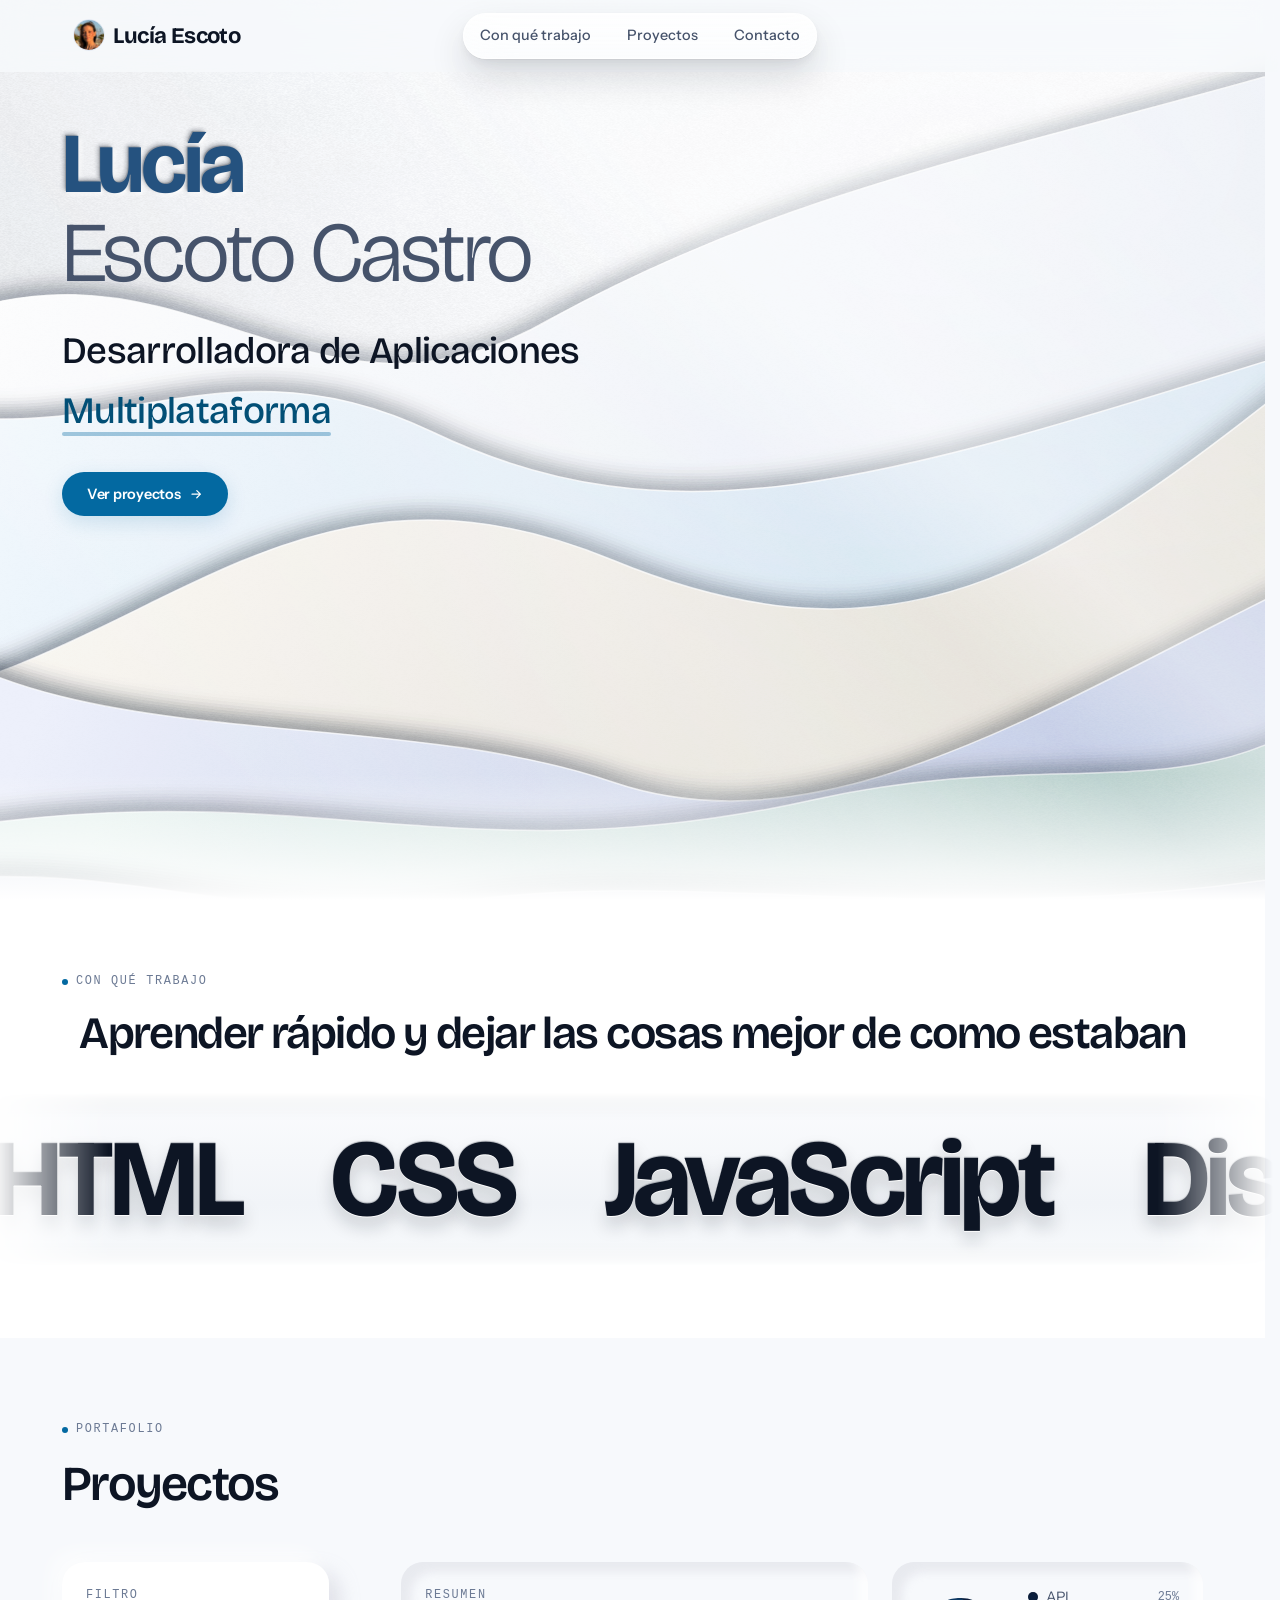
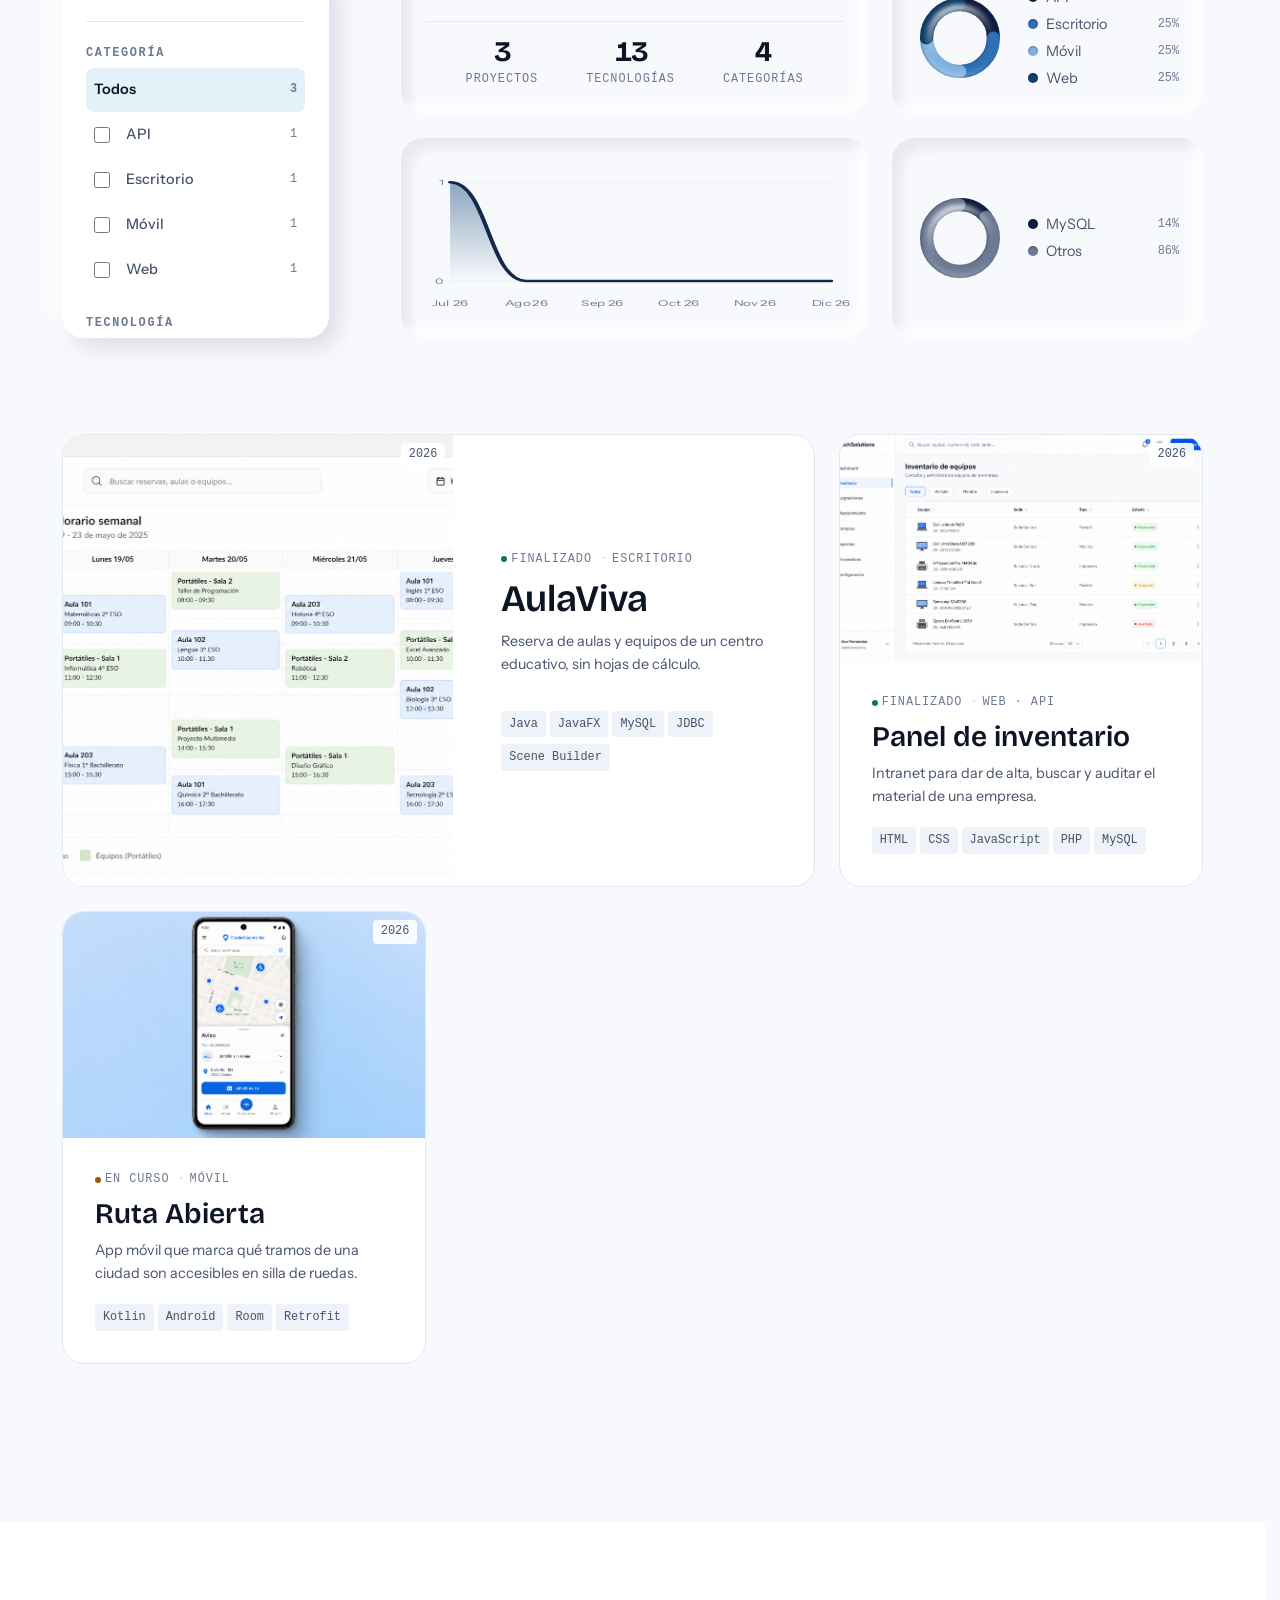
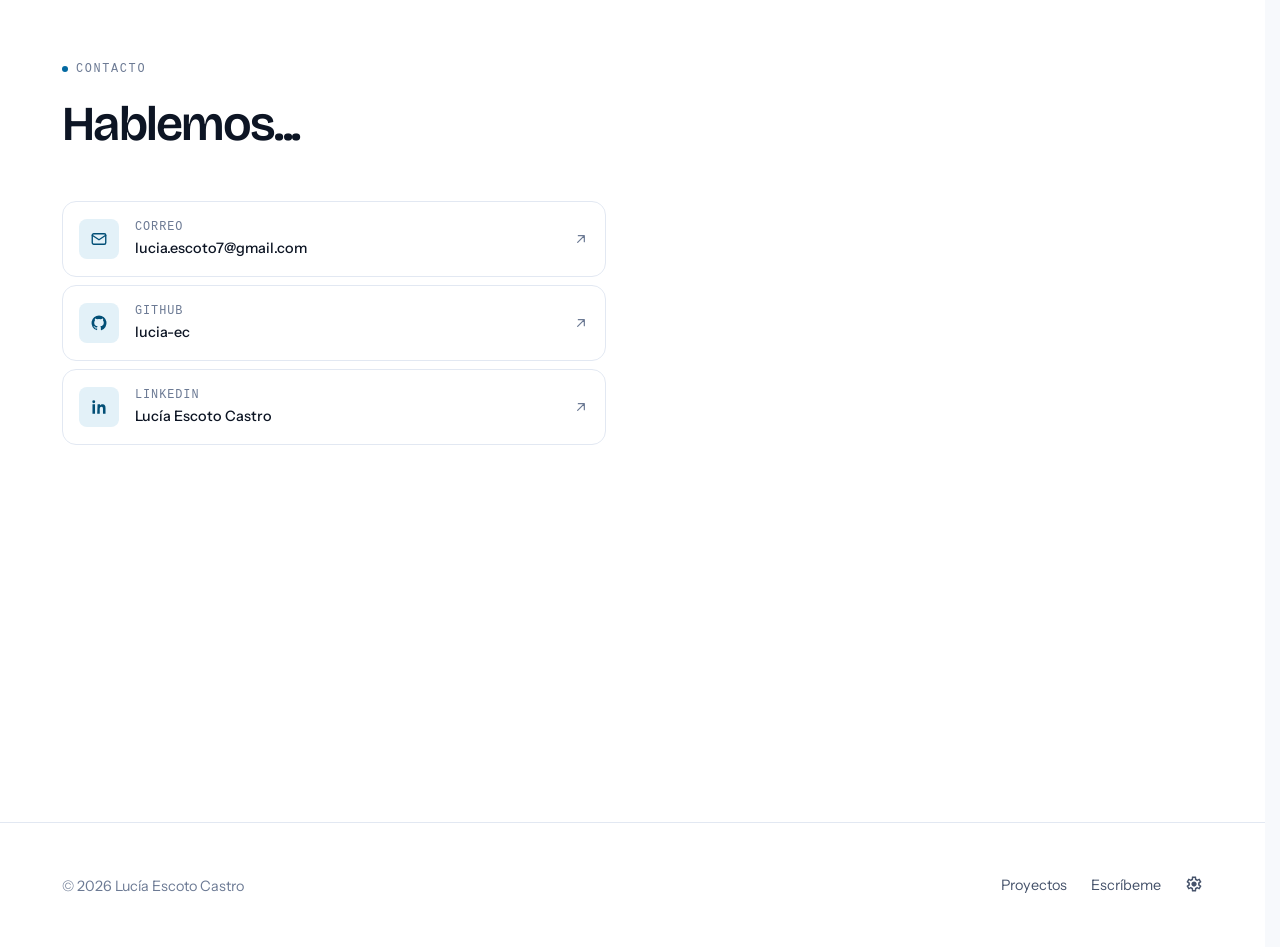
==== commit 1872d26b: "Gestor de proyectos: rediseño completo del panel de administración Añade lista de proyectos con tabl" ====
--- a/index.html
+++ b/index.html
@@ -686,11 +686,6 @@
                 </svg>
               </a>
             </div>
-
-            <!-- PLACEHOLDER MASCOTA: hueco reservado para la mascota definitiva. -->
-            <div class="contact__figure" data-placeholder="mascota" aria-hidden="true">
-              <div class="contact-mascota contact-mascota--placeholder"></div>
-            </div>
           </div>
         </div>
       </section>
@@ -744,6 +739,35 @@
       </div>
     </div>
 
+    <!-- ====================================================================
+         VISOR DE IMAGEN AMPLIADA (lightbox)
+         Se abre al pulsar cualquier foto de la galería del modal de detalle.
+         Un clic sobre la imagen alterna el zoom. Si el proyecto tiene varias
+         fotos, las flechas (o las teclas ←/→) pasan de una a otra.
+         ==================================================================== -->
+    <div class="lightbox" id="image-lightbox" aria-hidden="true">
+      <div class="lightbox__backdrop" id="lightbox-backdrop"></div>
+      <button class="icon-btn lightbox__close" id="lightbox-close" type="button" aria-label="Cerrar imagen">
+        <svg viewBox="0 0 24 24" fill="none" stroke="currentColor" stroke-width="1.8" stroke-linecap="round" aria-hidden="true">
+          <path d="M6 6l12 12M18 6L6 18"></path>
+        </svg>
+      </button>
+      <button class="icon-btn lightbox__nav lightbox__nav--prev" id="lightbox-prev" type="button" aria-label="Foto anterior">
+        <svg viewBox="0 0 24 24" fill="none" stroke="currentColor" stroke-width="1.8" stroke-linecap="round" stroke-linejoin="round" aria-hidden="true">
+          <path d="M15 18l-6-6 6-6"></path>
+        </svg>
+      </button>
+      <button class="icon-btn lightbox__nav lightbox__nav--next" id="lightbox-next" type="button" aria-label="Foto siguiente">
+        <svg viewBox="0 0 24 24" fill="none" stroke="currentColor" stroke-width="1.8" stroke-linecap="round" stroke-linejoin="round" aria-hidden="true">
+          <path d="M9 6l6 6-6 6"></path>
+        </svg>
+      </button>
+      <div class="lightbox__viewport" id="lightbox-viewport">
+        <img class="lightbox__image" id="lightbox-image" src="" alt="" />
+      </div>
+      <p class="lightbox__counter" id="lightbox-counter"></p>
+    </div>
+
     <!-- Los módulos ES se difieren por defecto: no hace falta el atributo defer -->
     <script type="module" src="js/main.js?v=64"></script>
   
--- a/css/components.css
+++ b/css/components.css
@@ -81,6 +81,36 @@
   transform: translateY(2px);
 }
 
+/* Peligro: acciones destructivas (confirmar borrado) */
+.btn--danger {
+  background-color: var(--color-danger);
+  color: var(--color-accent-contrast);
+}
+
+.btn--danger:hover {
+  background-color: color-mix(in srgb, var(--color-danger) 85%, black);
+  transform: translateY(-2px);
+}
+
+.btn--danger:active {
+  transform: translateY(0);
+}
+
+/* Éxito: guardar cambios de un proyecto que ya existía */
+.btn--success {
+  background-color: var(--color-success);
+  color: var(--color-accent-contrast);
+}
+
+.btn--success:hover {
+  background-color: color-mix(in srgb, var(--color-success) 85%, black);
+  transform: translateY(-2px);
+}
+
+.btn--success:active {
+  transform: translateY(0);
+}
+
 /* Terciario: solo texto, para acciones de baja jerarquía */
 .btn--quiet {
   padding-inline: var(--space-2xs);
@@ -674,6 +704,117 @@
   height: auto;
   aspect-ratio: 16 / 10;
   object-fit: cover;
+  cursor: pointer;
+}
+
+/* ==========================================================================
+   Visor de imagen ampliada (lightbox) — se abre desde la galería del modal.
+   ========================================================================== */
+.lightbox {
+  position: fixed;
+  inset: 0;
+  z-index: 300;
+  display: grid;
+  place-items: center;
+  visibility: hidden;
+}
+
+.lightbox.is-open {
+  visibility: visible;
+}
+
+.lightbox__backdrop {
+  position: absolute;
+  inset: 0;
+  background-color: rgb(8 13 23 / 0.88);
+  opacity: 0;
+  transition: opacity var(--dur-2) var(--ease-out);
+}
+
+.lightbox.is-open .lightbox__backdrop {
+  opacity: 1;
+}
+
+.lightbox__close {
+  position: absolute;
+  top: var(--space-md);
+  right: var(--space-md);
+  z-index: 2;
+  background-color: color-mix(in srgb, var(--color-surface) 85%, transparent);
+}
+
+.lightbox__nav {
+  position: absolute;
+  top: 50%;
+  transform: translateY(-50%);
+  z-index: 2;
+  background-color: color-mix(in srgb, var(--color-surface) 85%, transparent);
+}
+
+.lightbox__nav--prev {
+  left: var(--space-md);
+}
+
+.lightbox__nav--next {
+  right: var(--space-md);
+}
+
+.lightbox__nav[hidden] {
+  display: none;
+}
+
+.lightbox__counter {
+  position: absolute;
+  bottom: var(--space-md);
+  left: 50%;
+  transform: translateX(-50%);
+  margin: 0;
+  padding: var(--space-3xs) var(--space-sm);
+  border-radius: var(--radius-full);
+  background-color: color-mix(in srgb, var(--color-surface) 85%, transparent);
+  color: var(--color-ink);
+  font-size: var(--step--1);
+  font-weight: var(--weight-medium);
+}
+
+.lightbox__counter[hidden] {
+  display: none;
+}
+
+.lightbox__viewport {
+  position: relative;
+  width: 90vw;
+  height: 90svh;
+  display: grid;
+  place-items: center;
+  overflow: auto;
+  transform: scale(0.96);
+  opacity: 0;
+  transition: transform var(--dur-2) var(--ease-out), opacity var(--dur-2) var(--ease-out);
+}
+
+.lightbox.is-open .lightbox__viewport {
+  transform: scale(1);
+  opacity: 1;
+}
+
+.lightbox__image {
+  max-width: 90vw;
+  max-height: 90svh;
+  width: auto;
+  height: auto;
+  border-radius: var(--radius-sm);
+  cursor: zoom-in;
+  transition: transform var(--dur-2) var(--ease-out);
+}
+
+.lightbox__image.is-zoomed {
+  max-width: none;
+  max-height: none;
+  width: auto;
+  height: auto;
+  transform: scale(1.9);
+  cursor: zoom-out;
 }
 
 .modal__section-title {
--- a/css/sections.css
+++ b/css/sections.css
@@ -891,44 +891,10 @@
 /* ==========================================================================
    CONTACTO
    ========================================================================== */
-/* Enlaces a la izquierda, dibujo a la derecha. */
 .contact__body {
-  display: grid;
-  grid-template-columns: 1fr;
+  display: flex;
+  flex-direction: column;
   gap: var(--space-xl);
-  align-items: center;
-}
-
-@media (min-width: 56em) {
-  .contact__body {
-    grid-template-columns: minmax(0, 34rem) minmax(0, 1fr);
-    gap: var(--space-2xl);
-  }
-}
-
-.contact__figure {
-  display: flex;
-  justify-content: center;
-}
-
-.contact-mascota {
-  width: 100%;
-  max-width: 34rem;
-  height: auto;
-  display: block;
-  /* Difuminado en los cuatro bordes para que no se vea el corte del vídeo. */
-  -webkit-mask-image: radial-gradient(closest-side, #000 55%, transparent 96%);
-  mask-image: radial-gradient(closest-side, #000 55%, transparent 96%);
-}
-
-/* Hueco reservado mientras no hay mascota: mismo espacio que ocupaba el vídeo. */
-.contact-mascota--placeholder {
-  aspect-ratio: 1 / 1;
-  height: auto;
-  border-radius: 1rem;
-  background: rgb(13 21 36 / 0.04);
-  -webkit-mask-image: none;
-  mask-image: none;
 }
 
 .contact-doodle {
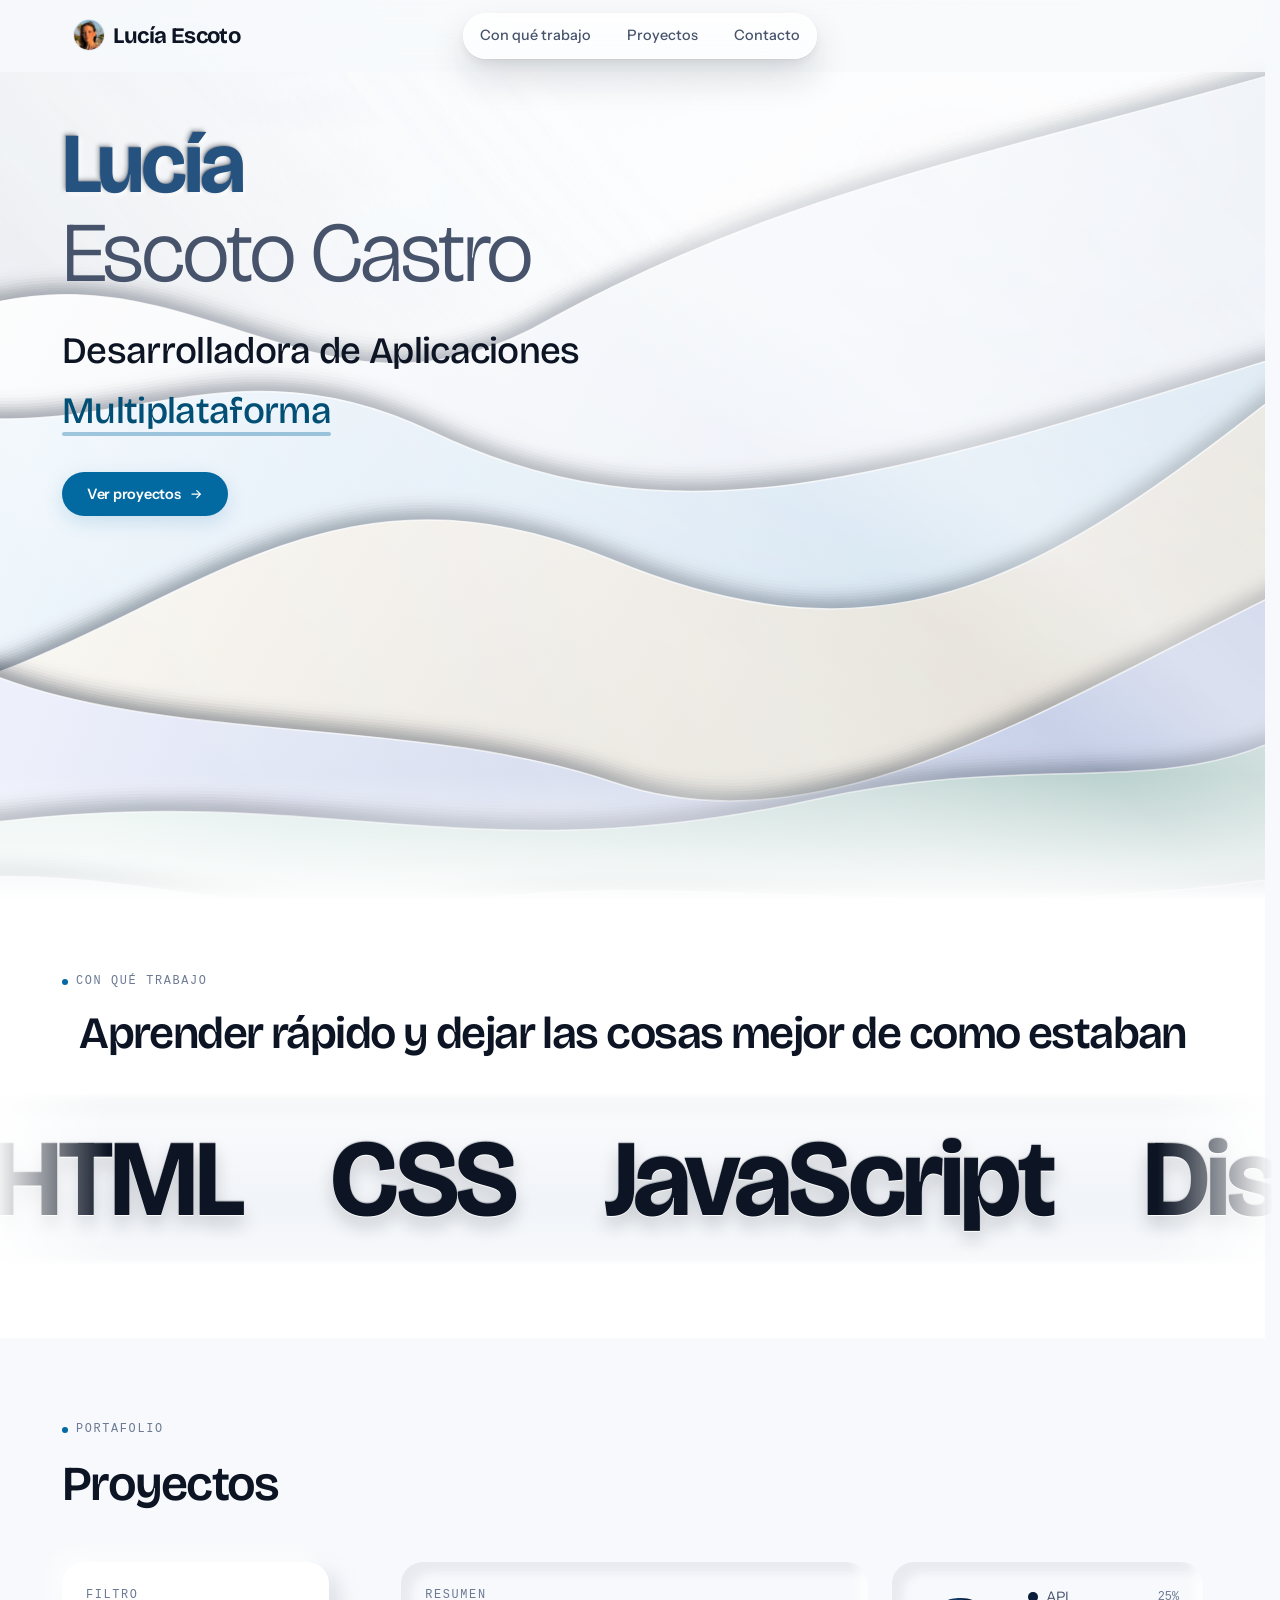
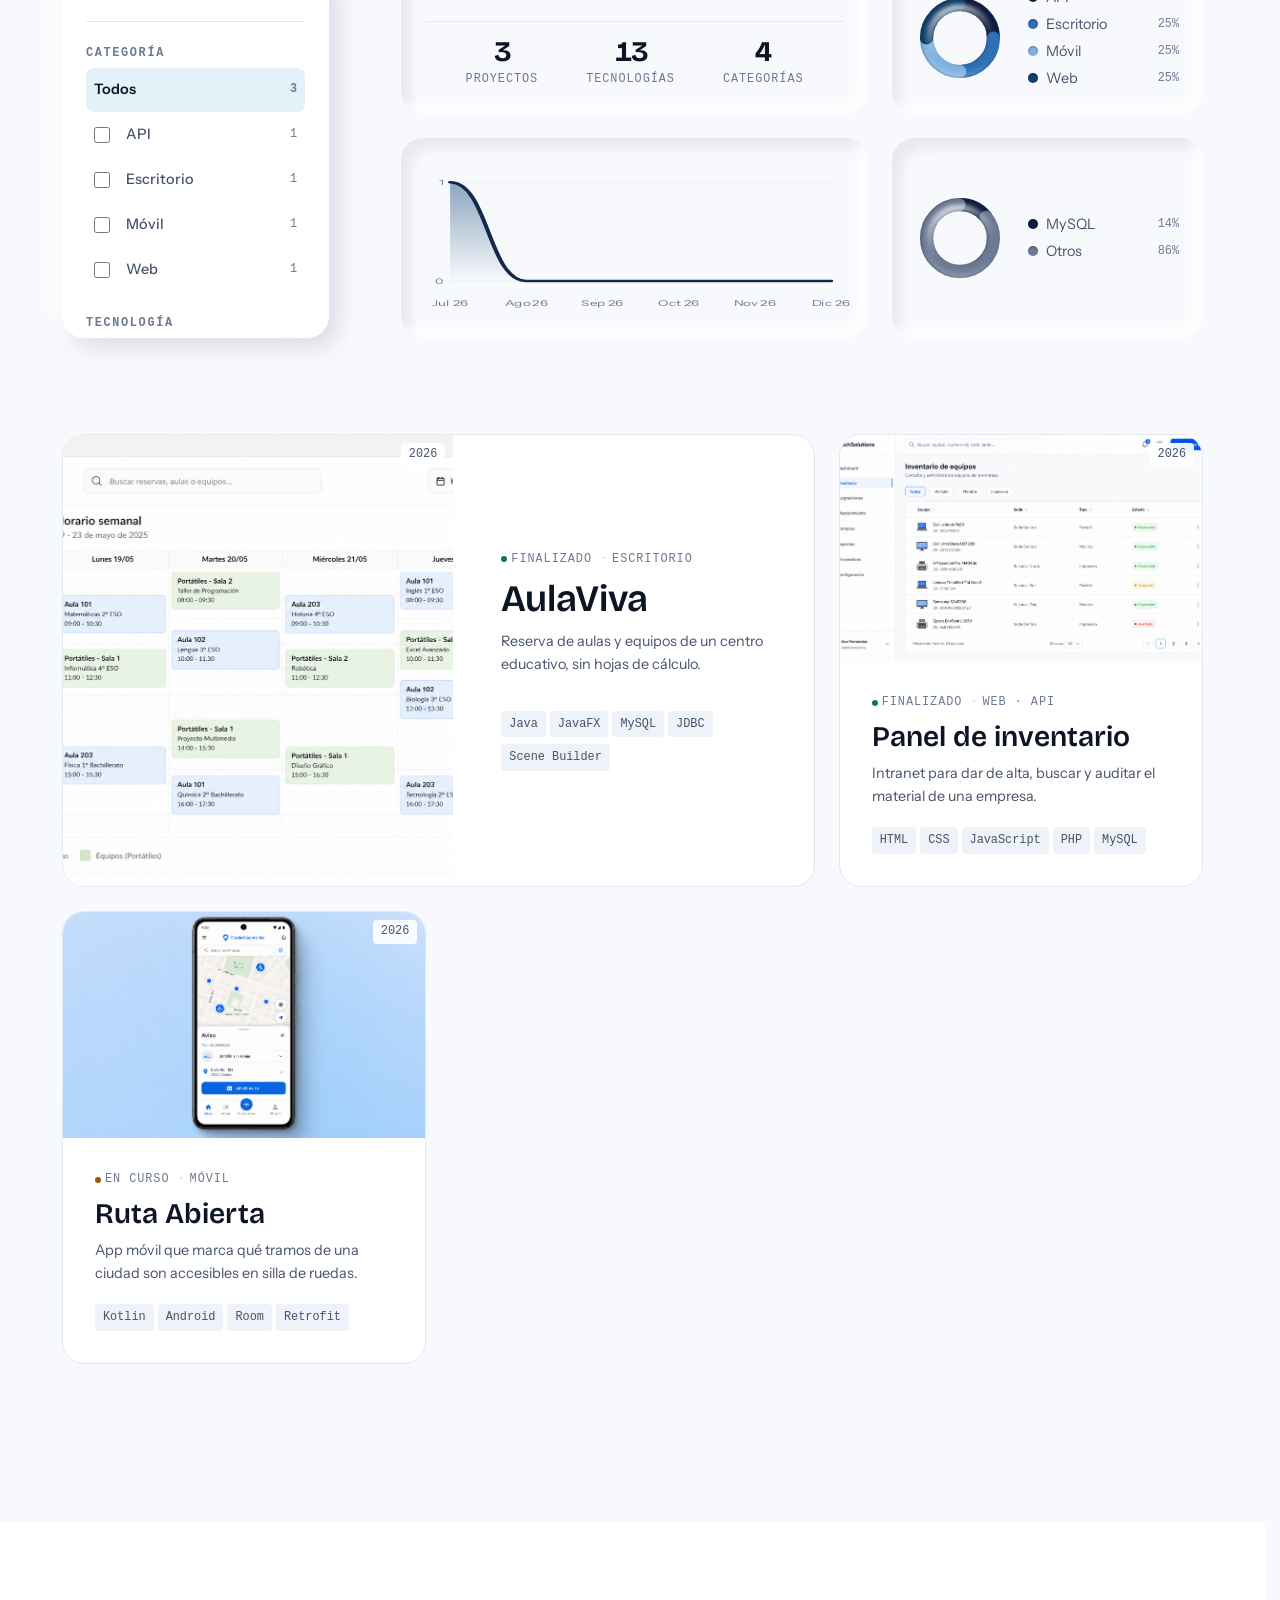
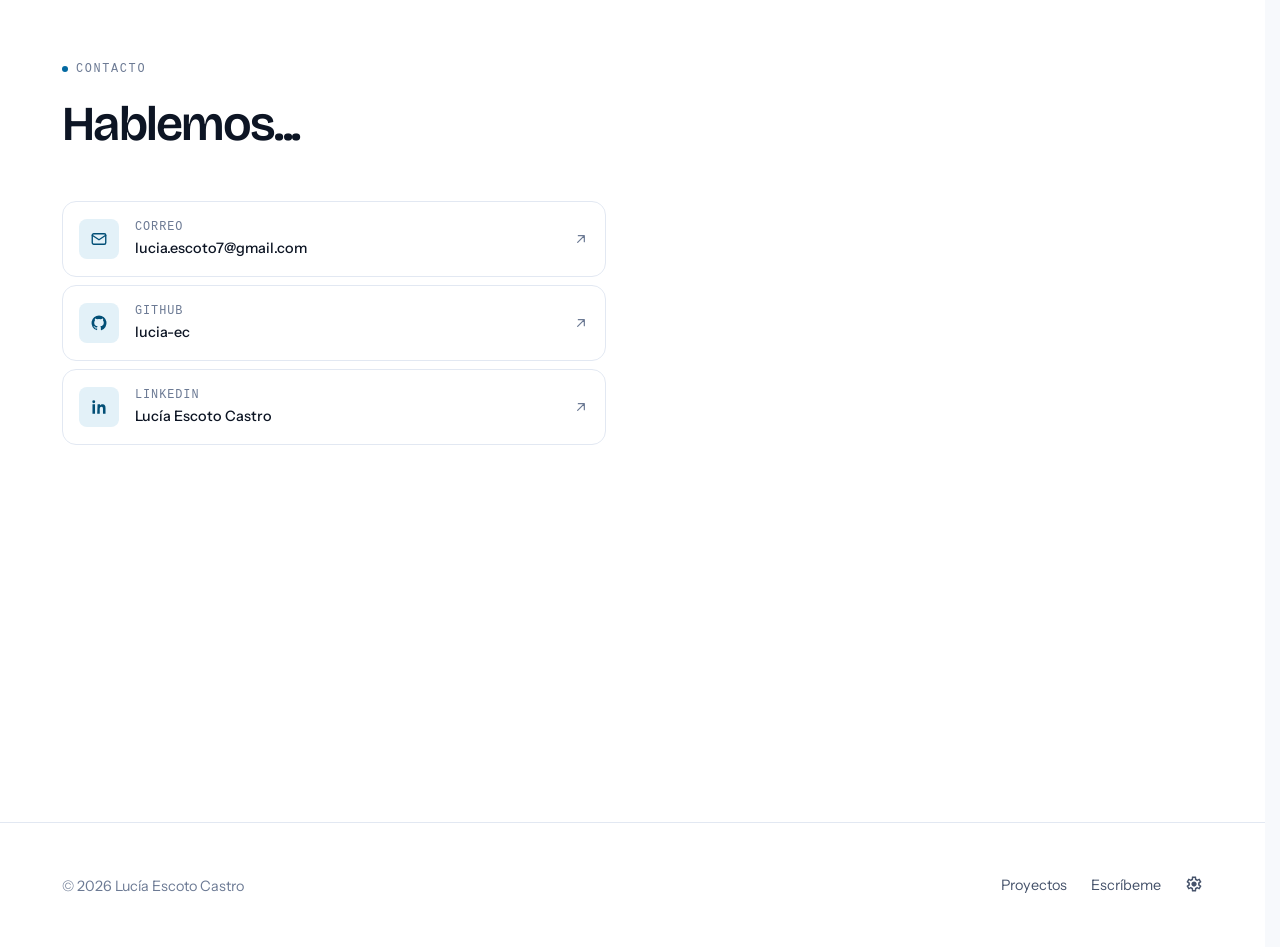
==== commit 54bebd00: "Quitar la textura de grano del hero, sin usar desde el rediseño Co-Authored-By: Claude Sonnet 5 <nor" ====
--- a/index.html
+++ b/index.html
@@ -179,9 +179,6 @@
                 <stop offset="0" stop-color="#ffffff" stop-opacity="0.75"></stop>
                 <stop offset="1" stop-color="#ffffff" stop-opacity="0"></stop>
               </radialGradient>
-              <pattern id="grain-tile" width="128" height="128" patternUnits="userSpaceOnUse">
-                <image href="assets/img/grain.png" width="128" height="128" preserveAspectRatio="none"></image>
-              </pattern>
             </defs>
 
             <g class="hero__wave hero__wave--1">
@@ -404,7 +401,6 @@
             <rect class="hero__gloss" x="0" y="0" width="1440" height="900" fill="url(#gloss)"></rect>
             <rect class="hero__specular" x="0" y="0" width="1440" height="900" fill="url(#specular)"></rect>
             <rect class="hero__ambient" x="0" y="0" width="1440" height="900" fill="url(#ambient)"></rect>
-            <rect class="hero__grain" x="0" y="0" width="1440" height="900" fill="url(#grain-tile)"></rect>
           </svg>
           <div class="hero__video-overlay"></div>
           <div class="hero__fade-bottom"></div>
--- a/css/sections.css
+++ b/css/sections.css
@@ -88,13 +88,6 @@
   pointer-events: none;
   mix-blend-mode: screen;
   opacity: 0.5;
-}
-
-/* Grano finísimo: quita el plano digital y da textura de impresión. */
-.hero__grain {
-  pointer-events: none;
-  mix-blend-mode: overlay;
-  opacity: 0.05;
 }
 
 @media (prefers-reduced-motion: reduce) {
@@ -897,83 +890,6 @@
   gap: var(--space-xl);
 }
 
-.contact-doodle {
-  width: 100%;
-  max-width: 19rem;
-  height: auto;
-}
-
-.contact-doodle__floor {
-  fill: rgb(13 21 36 / 0.07);
-}
-
-.contact-doodle__body {
-  fill: #dde5ef;
-  stroke: #25527f;
-  stroke-width: 2.5;
-}
-
-.contact-doodle__head {
-  fill: #f0f4f9;
-  stroke: #25527f;
-  stroke-width: 2.5;
-}
-
-.contact-doodle__hair {
-  fill: #25527f;
-}
-
-.contact-doodle__leg {
-  fill: #cbd7e5;
-  stroke: #25527f;
-  stroke-width: 2.5;
-  stroke-linejoin: round;
-}
-
-.contact-doodle__arm {
-  stroke: #25527f;
-  stroke-width: 2.5;
-  stroke-linecap: round;
-}
-
-.contact-doodle__phone-body {
-  fill: #25527f;
-}
-
-.contact-doodle__phone-screen {
-  fill: #f7fafc;
-}
-
-.contact-doodle__phone-line {
-  stroke: #a9bed6;
-  stroke-width: 3;
-  stroke-linecap: round;
-}
-
-.contact-doodle__notice-card {
-  fill: #ffffff;
-  stroke: #cfd9e6;
-  stroke-width: 1.5;
-  filter: drop-shadow(0 6px 14px rgb(13 21 36 / 0.18));
-}
-
-.contact-doodle__notice-dot {
-  fill: #25527f;
-}
-
-.contact-doodle__notice-line {
-  stroke: #b9c6d8;
-  stroke-width: 4;
-  stroke-linecap: round;
-}
-
-.contact-doodle__ping-arc {
-  stroke: #25527f;
-  stroke-width: 2.5;
-  stroke-linecap: round;
-  opacity: 0.55;
-}
-
 .contact__links {
   display: flex;
   width: 100%;
